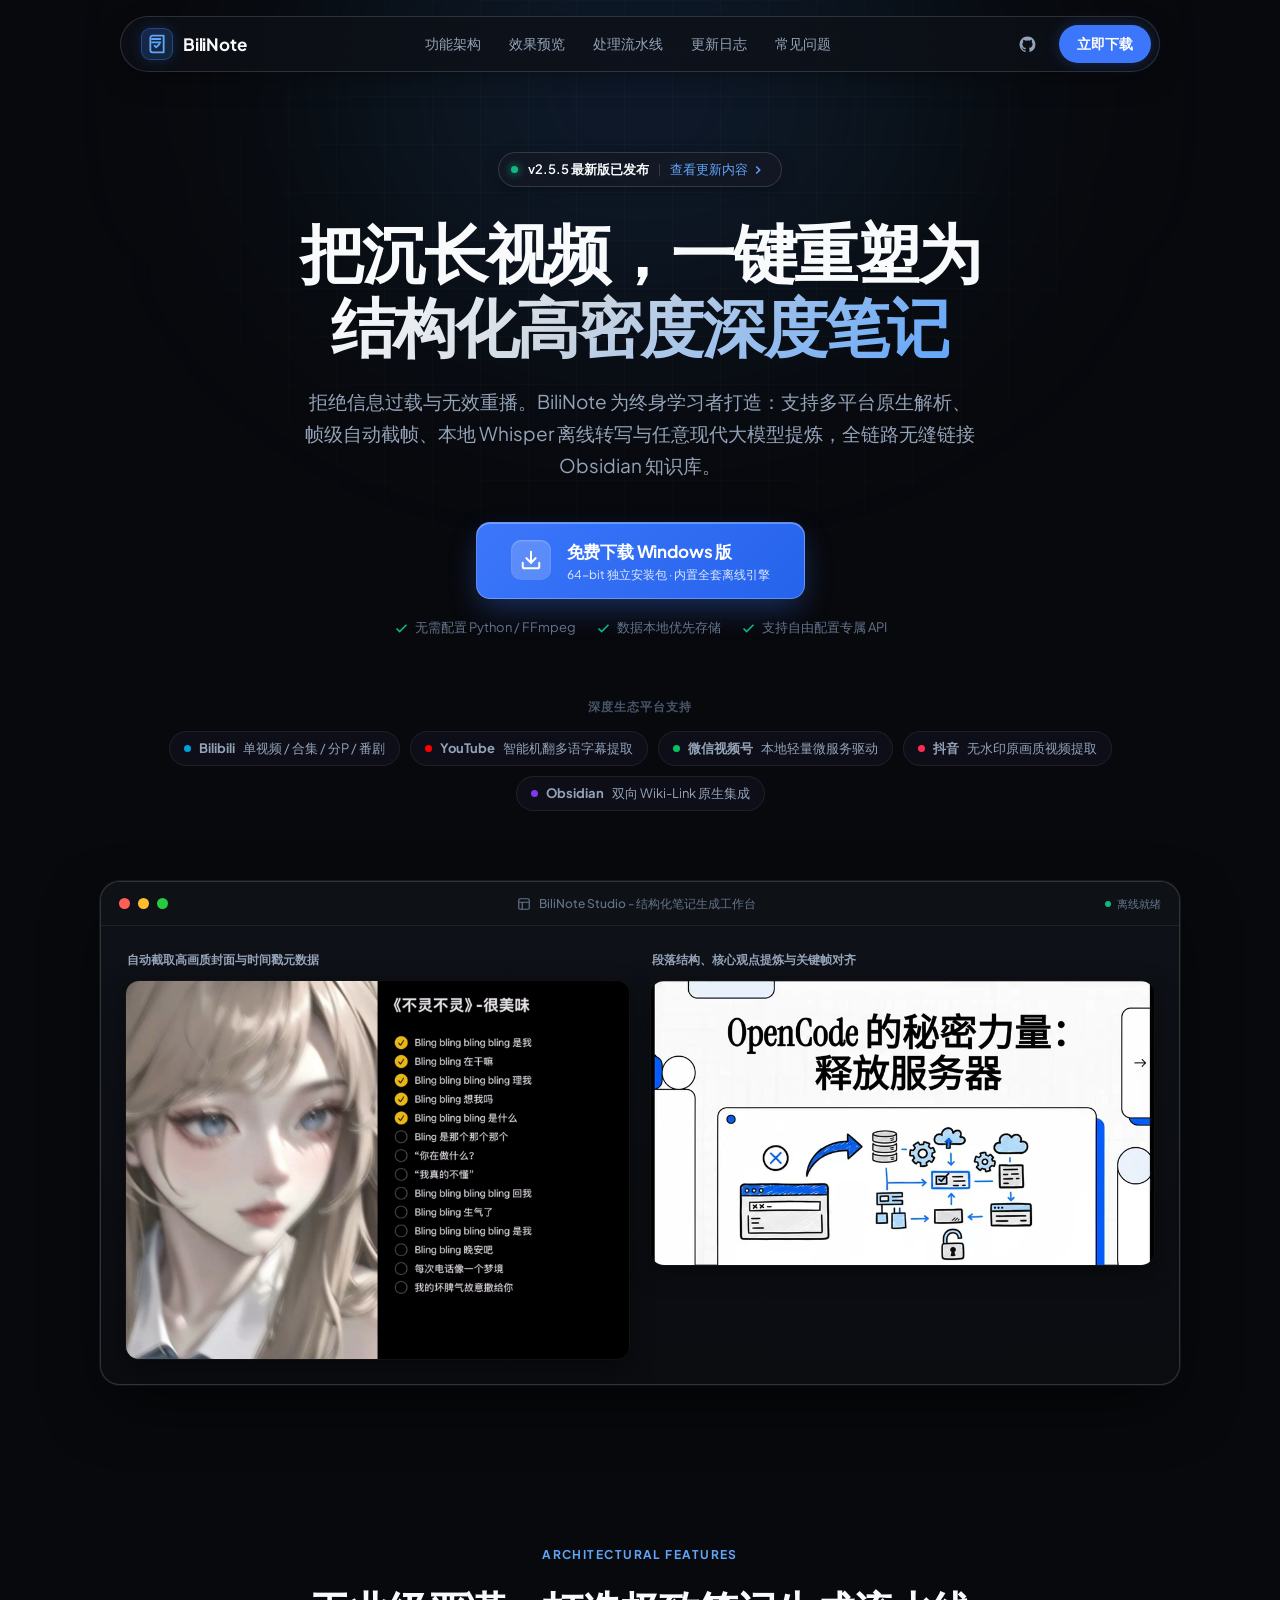
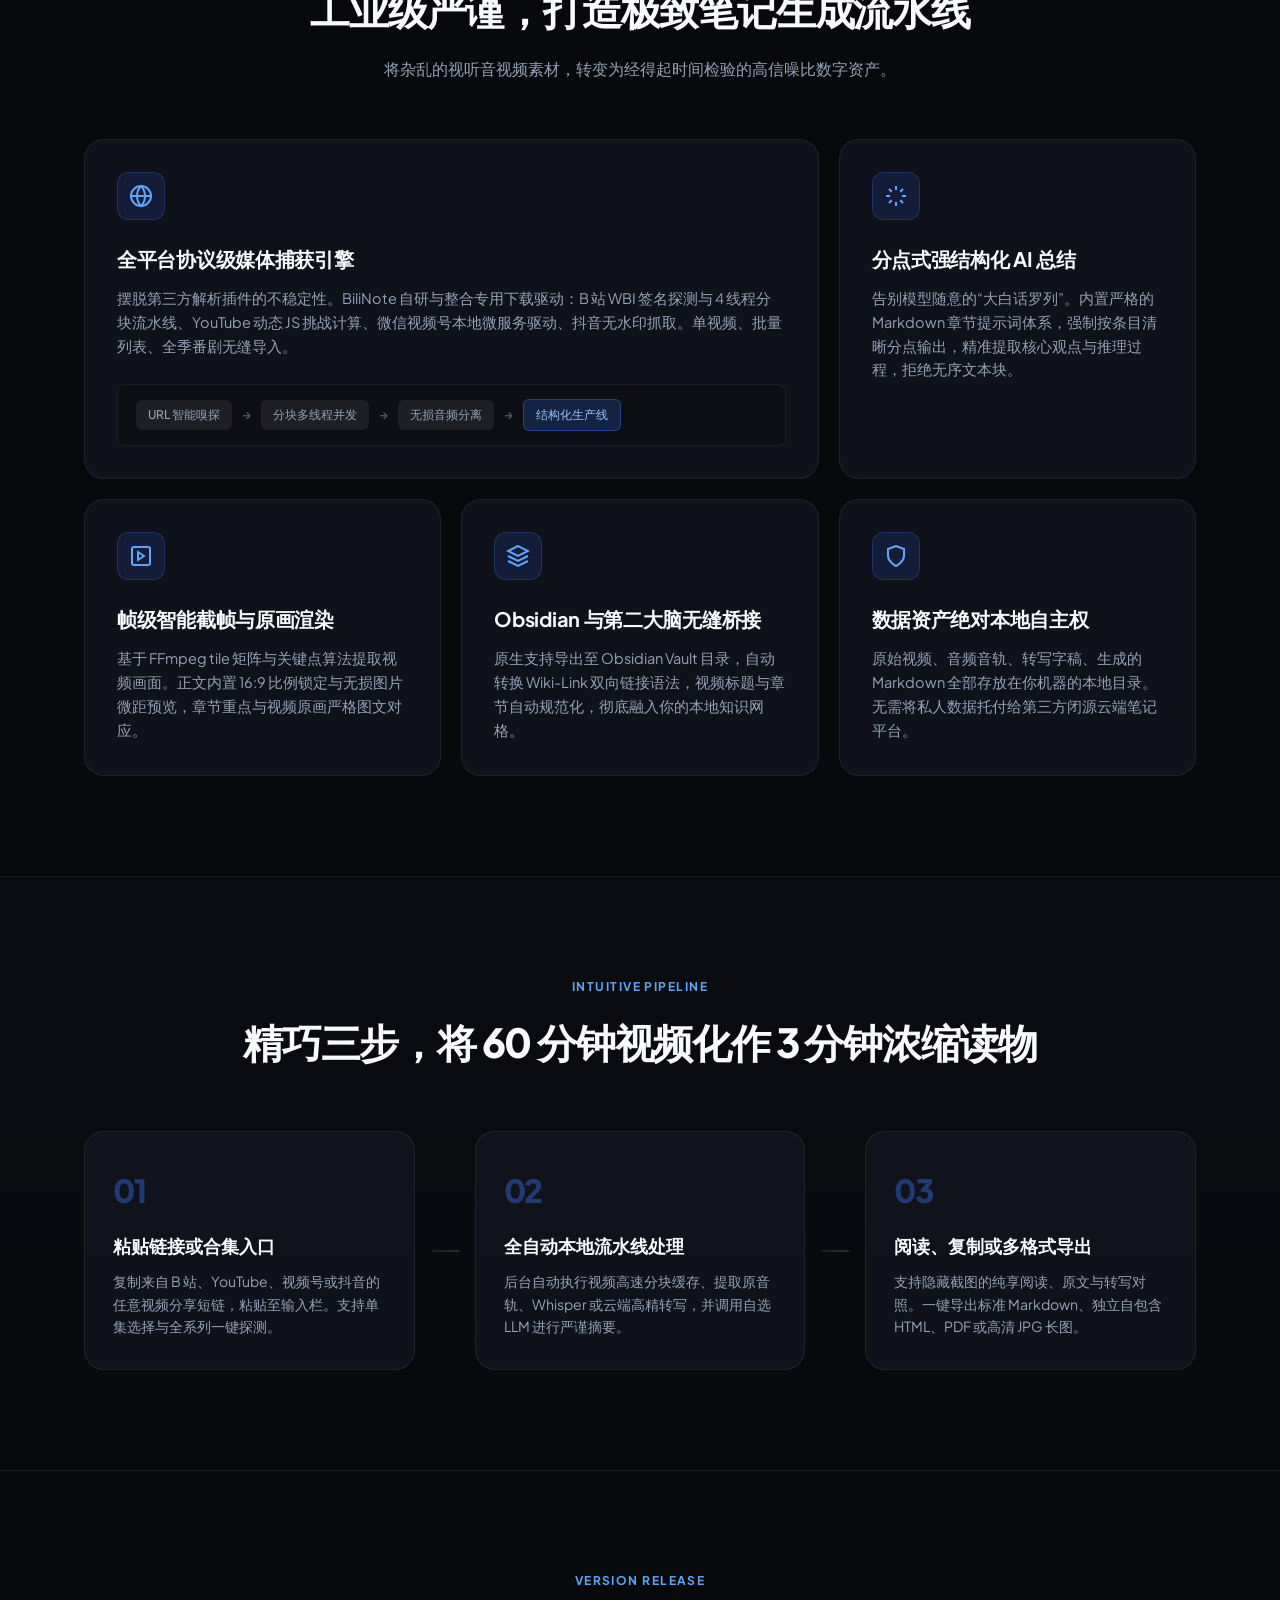
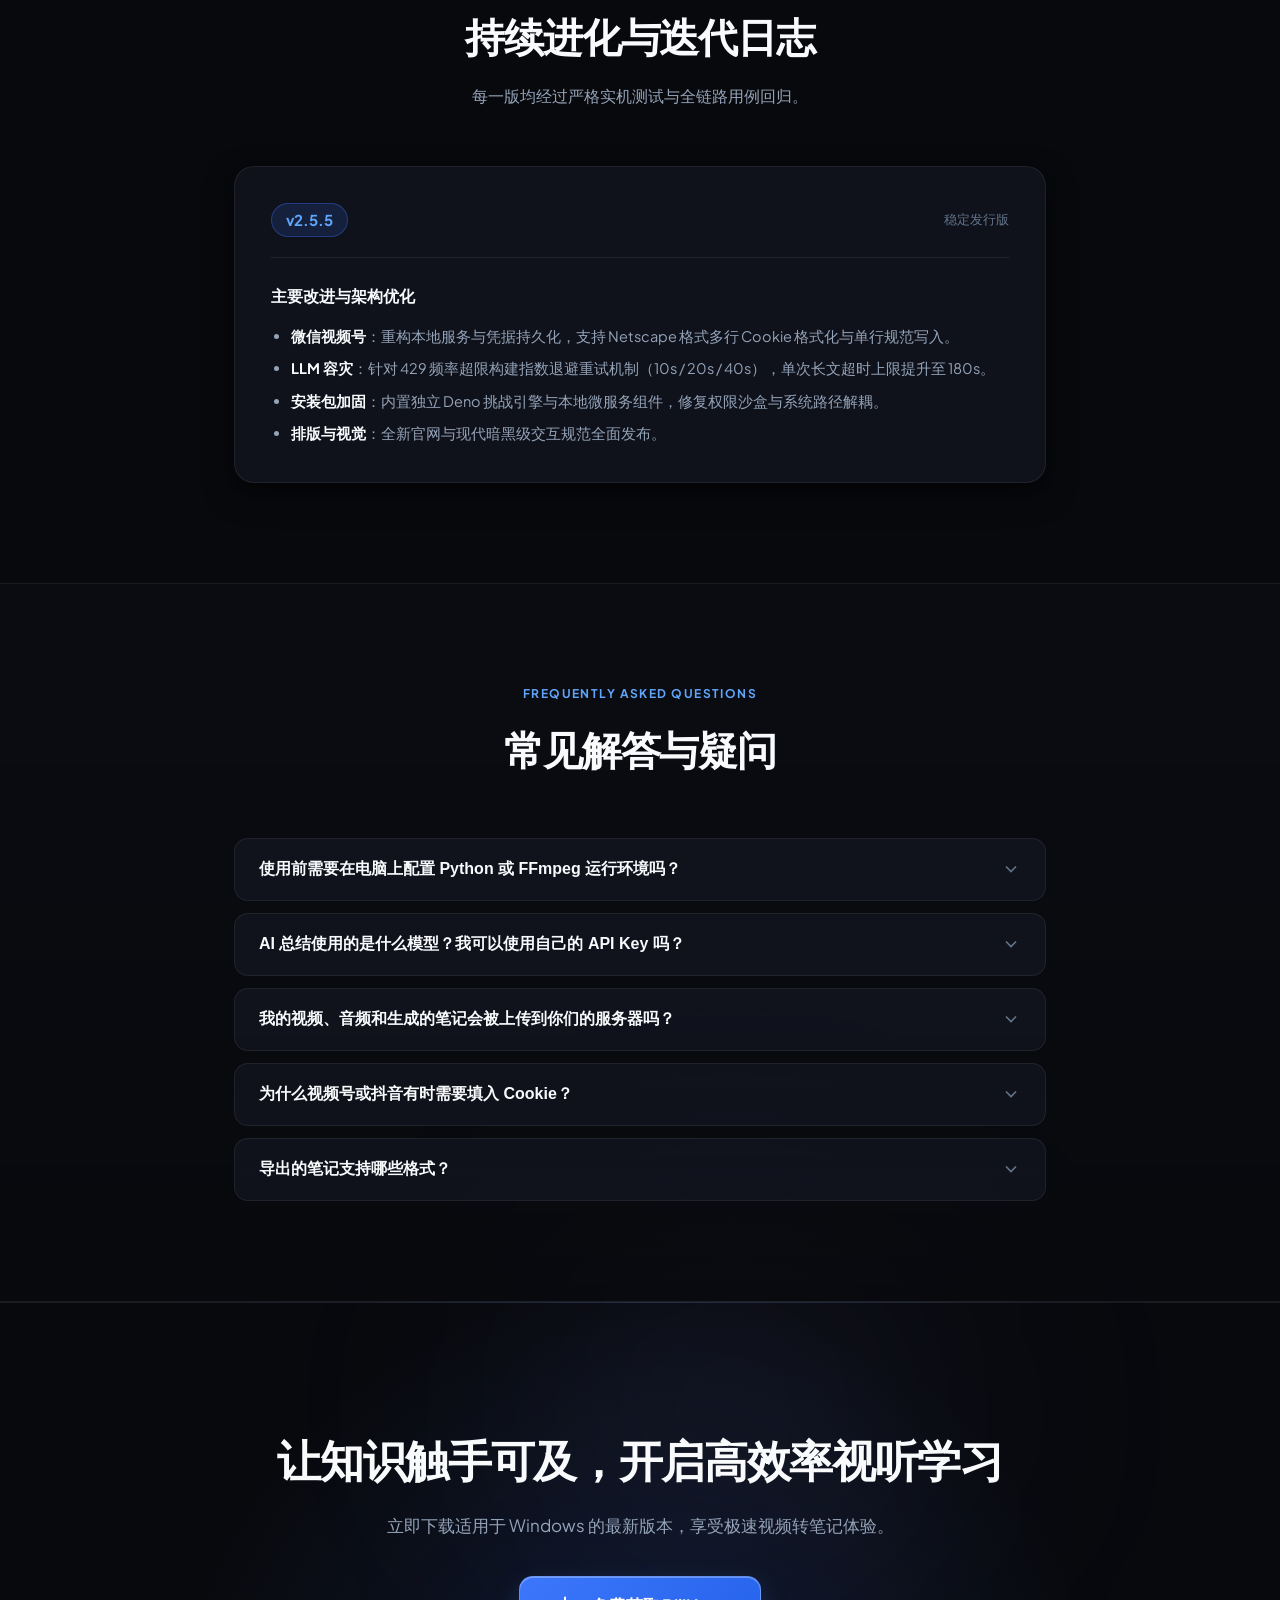
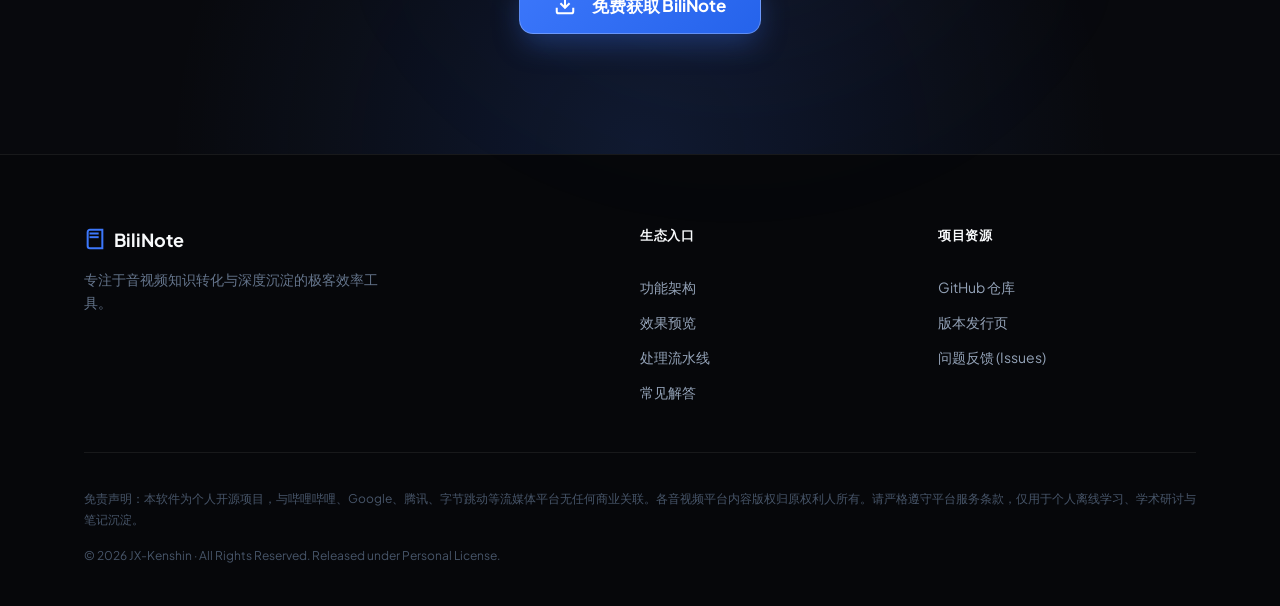
==== index.html @ 3973a1e6 "style: overhaul website design into flagship dark tech aesthetic (bento grid, app mockup, fine typog" ====
<!DOCTYPE html>
<html lang="zh-CN">
<head>
  <meta charset="UTF-8">
  <meta name="viewport" content="width=device-width, initial-scale=1.0">
  <title>BiliNote - 视频一键转 AI 结构化知识笔记</title>
  <meta name="description" content="BiliNote：面向专业学习者的现代视频笔记工具。自动解析音视频、本地帧级截帧、多引擎转写、智能大模型结构化总结，一键无缝导出 Markdown 与 Obsidian 本地知识库。">
  <link rel="preconnect" href="https://fonts.googleapis.com">
  <link rel="preconnect" href="https://fonts.gstatic.com" crossorigin>
  <link href="https://fonts.googleapis.com/css2?family=Plus+Jakarta+Sans:wght@400;500;600;700;800&display=swap" rel="stylesheet">
  <link rel="stylesheet" href="assets/styles.css">
  <link rel="icon" href="data:image/svg+xml,%3Csvg xmlns='http://www.w3.org/2000/svg' viewBox='0 0 24 24' fill='none' stroke='%233c77fb' stroke-width='2' stroke-linecap='round' stroke-linejoin='round'%3E%3Cpath d='M4 19.5v-15A2.5 2.5 0 0 1 6.5 2H20v20H6.5a2.5 2.5 0 0 1-2.5-2.5Z'/%3E%3Cpath d='M6 6h10'/%3E%3Cpath d='M6 10h10'/%3E%3C/svg%3E">
</head>
<body>
  <!-- Background Glow & Grid -->
  <div class="ambient-glow glow-top"></div>
  <div class="ambient-glow glow-bottom"></div>
  <div class="bg-grid-pattern"></div>

  <!-- Navigation -->
  <header class="nav-wrapper">
    <nav class="nav">
      <a class="brand" href="#">
        <span class="brand-badge">
          <svg width="20" height="20" viewBox="0 0 24 24" fill="none" stroke="currentColor" stroke-width="2.2" stroke-linecap="round" stroke-linejoin="round">
            <path d="M4 19.5v-15A2.5 2.5 0 0 1 6.5 2H20v20H6.5a2.5 2.5 0 0 1-2.5-2.5Z"/>
            <path d="M6 6h10"/>
            <path d="M6 10h10"/>
            <path d="m9 14 2 2 4-4"/>
          </svg>
        </span>
        <span class="brand-name">BiliNote</span>
      </a>

      <div class="nav-menu">
        <a href="#features">功能架构</a>
        <a href="#showcase">效果预览</a>
        <a href="#workflow">处理流水线</a>
        <a href="#updates">更新日志</a>
        <a href="#faq">常见问题</a>
      </div>

      <div class="nav-actions">
        <a href="https://github.com/JX-Kenshin/bilinote-site" target="_blank" rel="noopener" class="btn-ghost" title="GitHub 仓库">
          <svg width="19" height="19" viewBox="0 0 24 24" fill="currentColor">
            <path fill-rule="evenodd" clip-rule="evenodd" d="M12 2C6.477 2 2 6.484 2 12.017c0 4.425 2.865 8.18 6.839 9.504.5.092.682-.217.682-.483 0-.237-.008-.868-.013-1.703-2.782.605-3.369-1.343-3.369-1.343-.454-1.158-1.11-1.466-1.11-1.466-.908-.62.069-.608.069-.608 1.003.07 1.53 1.032 1.53 1.032.892 1.53 2.341 1.088 2.91.832.092-.647.35-1.088.636-1.338-2.22-.253-4.555-1.113-4.555-4.951 0-1.093.39-1.988 1.029-2.688-.103-.253-.446-1.272.098-2.65 0 0 .84-.27 2.75 1.026A9.564 9.564 0 0112 6.844c.85.004 1.705.115 2.504.337 1.909-1.296 2.747-1.027 2.747-1.027.546 1.379.202 2.398.1 2.651.64.7 1.028 1.595 1.028 2.688 0 3.848-2.339 4.695-4.566 4.943.359.309.678.92.678 1.855 0 1.338-.012 2.419-.012 2.747 0 .268.18.58.688.482A10.019 10.019 0 0022 12.017C22 6.484 17.522 2 12 2z"/>
          </svg>
        </a>
        <a href="#download-anchor" class="btn-nav-cta">立即下载</a>
      </div>
    </nav>
  </header>

  <!-- Hero Section -->
  <main>
    <section class="hero-section">
      <div class="container hero-container">
        <!-- Floating Pill -->
        <a href="#updates" class="hero-badge">
          <span class="badge-pulse"></span>
          <span class="badge-version" id="hero-badge-tag">v2.5.5 最新版已发布</span>
          <span class="badge-divider"></span>
          <span class="badge-cta">查看更新内容 <svg width="14" height="14" viewBox="0 0 24 24" fill="none" stroke="currentColor" stroke-width="2.5"><path d="m9 18 6-6-6-6"/></svg></span>
        </a>

        <!-- Main Title -->
        <h1 class="hero-title">
          把沉长视频，一键重塑为<br>
          <span class="title-gradient">结构化高密度深度笔记</span>
        </h1>

        <p class="hero-description">
          拒绝信息过载与无效重播。BiliNote 为终身学习者打造：支持多平台原生解析、帧级自动截帧、本地 Whisper 离线转写与任意现代大模型提炼，全链路无缝链接 Obsidian 知识库。
        </p>

        <!-- CTA Area -->
        <div class="hero-cta-wrapper" id="download-anchor">
          <a class="btn-download-hero" id="btn-download"
             href="https://github.com/JX-Kenshin/bilinote-site/releases/latest/download/BiliNote-Setup.exe"
             target="_blank" rel="noopener">
            <div class="btn-icon-wrapper">
              <svg width="22" height="22" viewBox="0 0 24 24" fill="none" stroke="currentColor" stroke-width="2.2" stroke-linecap="round" stroke-linejoin="round">
                <path d="M21 15v4a2 2 0 0 1-2 2H5a2 2 0 0 1-2-2v-4"/>
                <polyline points="7 10 12 15 17 10"/>
                <line x1="12" y1="15" x2="12" y2="3"/>
              </svg>
            </div>
            <div class="btn-label-group">
              <span class="btn-main-text">免费下载 Windows 版</span>
              <span class="btn-sub-text" id="btn-version">64-bit 独立安装包 · 内置全套离线引擎</span>
            </div>
          </a>

          <div class="hero-meta-row">
            <span class="meta-item">
              <svg width="15" height="15" viewBox="0 0 24 24" fill="none" stroke="currentColor" stroke-width="2.5"><path d="M20 6 9 17l-5-5"/></svg>
              无需配置 Python / FFmpeg
            </span>
            <span class="meta-item">
              <svg width="15" height="15" viewBox="0 0 24 24" fill="none" stroke="currentColor" stroke-width="2.5"><path d="M20 6 9 17l-5-5"/></svg>
              数据本地优先存储
            </span>
            <span class="meta-item">
              <svg width="15" height="15" viewBox="0 0 24 24" fill="none" stroke="currentColor" stroke-width="2.5"><path d="M20 6 9 17l-5-5"/></svg>
              支持自由配置专属 API
            </span>
          </div>
        </div>

        <!-- Ecosystem Platforms Floating Row -->
        <div class="platform-strip">
          <div class="platform-strip-label">深度生态平台支持</div>
          <div class="platform-chips">
            <div class="chip">
              <span class="chip-dot" style="background:#00a1d6;"></span>
              <b>Bilibili</b> 单视频 / 合集 / 分P / 番剧
            </div>
            <div class="chip">
              <span class="chip-dot" style="background:#ff0000;"></span>
              <b>YouTube</b> 智能机翻多语字幕提取
            </div>
            <div class="chip">
              <span class="chip-dot" style="background:#07c160;"></span>
              <b>微信视频号</b> 本地轻量微服务驱动
            </div>
            <div class="chip">
              <span class="chip-dot" style="background:#fe2c55;"></span>
              <b>抖音</b> 无水印原画质视频提取
            </div>
            <div class="chip">
              <span class="chip-dot" style="background:#7c3aed;"></span>
              <b>Obsidian</b> 双向 Wiki-Link 原生集成
            </div>
          </div>
        </div>

        <!-- App Window Mockup Showcase -->
        <div class="mockup-perspective" id="showcase">
          <div class="mockup-window">
            <div class="mockup-header">
              <div class="window-controls">
                <span class="ctrl ctrl-close"></span>
                <span class="ctrl ctrl-min"></span>
                <span class="ctrl ctrl-max"></span>
              </div>
              <div class="window-title">
                <svg width="14" height="14" viewBox="0 0 24 24" fill="none" stroke="currentColor" stroke-width="2"><rect width="18" height="18" x="3" y="3" rx="2"/><path d="M3 9h18"/><path d="M9 21V9"/></svg>
                BiliNote Studio - 结构化笔记生成工作台
              </div>
              <div class="window-status">
                <span class="status-indicator"></span> 离线就绪
              </div>
            </div>

            <div class="mockup-body">
              <div class="mockup-grid">
                <div class="mockup-col">
                  <div class="mockup-card-label">
                    <span>自动截取高画质封面与时间戳元数据</span>
                  </div>
                  <div class="media-frame">
                    <img src="assets/img/cover_sample.jpg" alt="BiliNote 自动生成的笔记封面" loading="lazy">
                  </div>
                </div>
                <div class="mockup-col">
                  <div class="mockup-card-label">
                    <span>段落结构、核心观点提炼与关键帧对齐</span>
                  </div>
                  <div class="media-frame">
                    <img src="assets/img/note_sample.jpg" alt="BiliNote 结构化正文与截图对齐" loading="lazy">
                  </div>
                </div>
              </div>
            </div>
          </div>
        </div>
      </div>
    </section>

    <!-- Bento Grid Features Section -->
    <section class="section" id="features">
      <div class="container">
        <div class="section-head text-center">
          <p class="section-tag">ARCHITECTURAL FEATURES</p>
          <h2 class="section-heading">工业级严谨，打造极致笔记生成流水线</h2>
          <p class="section-desc">将杂乱的视听音视频素材，转变为经得起时间检验的高信噪比数字资产。</p>
        </div>

        <div class="bento-grid">
          <!-- Card 1 (Large - 2 columns) -->
          <div class="bento-card bento-col-2">
            <div class="bento-inner">
              <div class="bento-icon-box">
                <svg width="24" height="24" viewBox="0 0 24 24" fill="none" stroke="currentColor" stroke-width="2"><circle cx="12" cy="12" r="10"/><path d="M12 2a14.5 14.5 0 0 0 0 20 14.5 14.5 0 0 0 0-20"/><path d="M2 12h20"/></svg>
              </div>
              <h3>全平台协议级媒体捕获引擎</h3>
              <p>摆脱第三方解析插件的不稳定性。BiliNote 自研与整合专用下载驱动：B 站 WBI 签名探测与 4 线程分块流水线、YouTube 动态 JS 挑战计算、微信视频号本地微服务驱动、抖音无水印抓取。单视频、批量列表、全季番剧无缝导入。</p>
              
              <div class="bento-visual-pipeline">
                <div class="pipe-node">URL 智能嗅探</div>
                <div class="pipe-arrow">→</div>
                <div class="pipe-node">分块多线程并发</div>
                <div class="pipe-arrow">→</div>
                <div class="pipe-node">无损音频分离</div>
                <div class="pipe-arrow">→</div>
                <div class="pipe-node active">结构化生产线</div>
              </div>
            </div>
          </div>

          <!-- Card 2 -->
          <div class="bento-card">
            <div class="bento-inner">
              <div class="bento-icon-box">
                <svg width="24" height="24" viewBox="0 0 24 24" fill="none" stroke="currentColor" stroke-width="2"><path d="M12 2v4"/><path d="m4.93 4.93 2.83 2.83"/><path d="M2 12h4"/><path d="m4.93 19.07 2.83-2.83"/><path d="M12 18v4"/><path d="m16.24 16.24 2.83 2.83"/><path d="M18 12h4"/><path d="m16.24 7.76 2.83-2.83"/></svg>
              </div>
              <h3>分点式强结构化 AI 总结</h3>
              <p>告别模型随意的“大白话罗列”。内置严格的 Markdown 章节提示词体系，强制按条目清晰分点输出，精准提取核心观点与推理过程，拒绝无序文本块。</p>
            </div>
          </div>

          <!-- Card 3 -->
          <div class="bento-card">
            <div class="bento-inner">
              <div class="bento-icon-box">
                <svg width="24" height="24" viewBox="0 0 24 24" fill="none" stroke="currentColor" stroke-width="2"><rect width="18" height="18" x="3" y="3" rx="2"/><path d="m9 8 6 4-6 4Z"/></svg>
              </div>
              <h3>帧级智能截帧与原画渲染</h3>
              <p>基于 FFmpeg tile 矩阵与关键点算法提取视频画面。正文内置 16:9 比例锁定与无损图片微距预览，章节重点与视频原画严格图文对应。</p>
            </div>
          </div>

          <!-- Card 4 -->
          <div class="bento-card">
            <div class="bento-inner">
              <div class="bento-icon-box">
                <svg width="24" height="24" viewBox="0 0 24 24" fill="none" stroke="currentColor" stroke-width="2"><polygon points="12 2 2 7 12 12 22 7 12 2"/><polyline points="2 17 12 22 22 17"/><polyline points="2 12 12 17 22 12"/></svg>
              </div>
              <h3>Obsidian 与第二大脑无缝桥接</h3>
              <p>原生支持导出至 Obsidian Vault 目录，自动转换 Wiki-Link 双向链接语法，视频标题与章节自动规范化，彻底融入你的本地知识网格。</p>
            </div>
          </div>

          <!-- Card 5 -->
          <div class="bento-card">
            <div class="bento-inner">
              <div class="bento-icon-box">
                <svg width="24" height="24" viewBox="0 0 24 24" fill="none" stroke="currentColor" stroke-width="2"><path d="M12 22s8-4 8-10V5l-8-3-8 3v7c0 6 8 10 8 10z"/></svg>
              </div>
              <h3>数据资产绝对本地自主权</h3>
              <p>原始视频、音频音轨、转写字稿、生成的 Markdown 全部存放在你机器的本地目录。无需将私人数据托付给第三方闭源云端笔记平台。</p>
            </div>
          </div>
        </div>
      </div>
    </section>

    <!-- Workflow / Processing Pipeline -->
    <section class="section section-darker" id="workflow">
      <div class="container">
        <div class="section-head text-center">
          <p class="section-tag">INTUITIVE PIPELINE</p>
          <h2 class="section-heading">精巧三步，将 60 分钟视频化作 3 分钟浓缩读物</h2>
        </div>

        <div class="flow-steps">
          <div class="step-card">
            <div class="step-num">01</div>
            <h4>粘贴链接或合集入口</h4>
            <p>复制来自 B 站、YouTube、视频号或抖音的任意视频分享短链，粘贴至输入栏。支持单集选择与全系列一键探测。</p>
          </div>
          <div class="step-divider-line"></div>
          <div class="step-card">
            <div class="step-num">02</div>
            <h4>全自动本地流水线处理</h4>
            <p>后台自动执行视频高速分块缓存、提取原音轨、Whisper 或云端高精转写，并调用自选 LLM 进行严谨摘要。</p>
          </div>
          <div class="step-divider-line"></div>
          <div class="step-card">
            <div class="step-num">03</div>
            <h4>阅读、复制或多格式导出</h4>
            <p>支持隐藏截图的纯享阅读、原文与转写对照。一键导出标准 Markdown、独立自包含 HTML、PDF 或高清 JPG 长图。</p>
          </div>
        </div>
      </div>
    </section>

    <!-- Release Notes Area -->
    <section class="section" id="updates">
      <div class="container narrow-container">
        <div class="section-head text-center">
          <p class="section-tag">VERSION RELEASE</p>
          <h2 class="section-heading">持续进化与迭代日志</h2>
          <p class="section-desc">每一版均经过严格实机测试与全链路用例回归。</p>
        </div>

        <div class="release-container">
          <div class="release-header-card">
            <div class="release-badge-tag" id="release-tag-display">v2.5.5</div>
            <div class="release-date" id="release-date-display">稳定发行版</div>
          </div>
          <div class="release-markdown-view" id="release-notes-body">
            <!-- Dynamic Content or Fallback -->
            <h3>主要改进与架构优化</h3>
            <ul>
              <li><b>微信视频号</b>：重构本地服务与凭据持久化，支持 Netscape 格式多行 Cookie 格式化与单行规范写入。</li>
              <li><b>LLM 容灾</b>：针对 429 频率超限构建指数退避重试机制（10s / 20s / 40s），单次长文超时上限提升至 180s。</li>
              <li><b>安装包加固</b>：内置独立 Deno 挑战引擎与本地微服务组件，修复权限沙盒与系统路径解耦。</li>
              <li><b>排版与视觉</b>：全新官网与现代暗黑级交互规范全面发布。</li>
            </ul>
          </div>
        </div>
      </div>
    </section>

    <!-- FAQ Accordion -->
    <section class="section section-darker" id="faq">
      <div class="container narrow-container">
        <div class="section-head text-center">
          <p class="section-tag">FREQUENTLY ASKED QUESTIONS</p>
          <h2 class="section-heading">常见解答与疑问</h2>
        </div>

        <div class="accordion">
          <div class="acc-item">
            <button class="acc-trigger" type="button">
              <span>使用前需要在电脑上配置 Python 或 FFmpeg 运行环境吗？</span>
              <svg class="acc-icon" width="20" height="20" viewBox="0 0 24 24" fill="none" stroke="currentColor" stroke-width="2"><path d="m6 9 6 6 6-6"/></svg>
            </button>
            <div class="acc-content">
              <p>完全不需要。BiliNote Windows 客户端为全自包含安装包，内置了优化版 FFmpeg 二进制、Deno 挑战求解引擎、离线 Whisper 转录模型与全部依赖运行时，开箱即可独立运行。</p>
            </div>
          </div>

          <div class="acc-item">
            <button class="acc-trigger" type="button">
              <span>AI 总结使用的是什么模型？我可以使用自己的 API Key 吗？</span>
              <svg class="acc-icon" width="20" height="20" viewBox="0 0 24 24" fill="none" stroke="currentColor" stroke-width="2"><path d="m6 9 6 6 6-6"/></svg>
            </button>
            <div class="acc-content">
              <p>BiliNote 采用开放协议架构。你可以无缝连接任何提供 OpenAI 兼容接口的大模型供应商（例如商汤日日新、DeepSeek、阿里通义千问、Groq、SiliconFlow 或本地 Ollama / vLLM）。在软件设置面板中填入你的专属 Base URL 与 API Key 即可。</p>
            </div>
          </div>

          <div class="acc-item">
            <button class="acc-trigger" type="button">
              <span>我的视频、音频和生成的笔记会被上传到你们的服务器吗？</span>
              <svg class="acc-icon" width="20" height="20" viewBox="0 0 24 24" fill="none" stroke="currentColor" stroke-width="2"><path d="m6 9 6 6 6-6"/></svg>
            </button>
            <div class="acc-content">
              <p>我们没有自己的中转服务器。所有多媒体下载、截帧、本地 Whisper 转写和生成的笔记都纯粹存储在你本机的 <code>backend/data/</code> 目录下。仅当你主动配置了云端大模型 API 时，音频提取出的文字转录稿会被发送到你指定的模型服务商用于生成摘要。</p>
            </div>
          </div>

          <div class="acc-item">
            <button class="acc-trigger" type="button">
              <span>为什么视频号或抖音有时需要填入 Cookie？</span>
              <svg class="acc-icon" width="20" height="20" viewBox="0 0 24 24" fill="none" stroke="currentColor" stroke-width="2"><path d="m6 9 6 6 6-6"/></svg>
            </button>
            <div class="acc-content">
              <p>部分流媒体平台具有较严格的匿名反爬策略。B 站的大多数公开视频已实现免登录指纹自动生成；对于视频号和抖音，BiliNote 设置页面提供了非常清晰的一键 F12 抓取指引，填入一次即可稳定调用数月，Cookie 纯本地加密保存。</p>
            </div>
          </div>

          <div class="acc-item">
            <button class="acc-trigger" type="button">
              <span>导出的笔记支持哪些格式？</span>
              <svg class="acc-icon" width="20" height="20" viewBox="0 0 24 24" fill="none" stroke="currentColor" stroke-width="2"><path d="m6 9 6 6 6-6"/></svg>
            </button>
            <div class="acc-content">
              <p>支持导出为标准 Markdown（含时间戳与封面）、独立自包含离线 HTML（无网络依赖也能完美排版浏览）、矢量打印级 PDF、长图 JPG，以及直接保存到 Obsidian Vault 目录中。</p>
            </div>
          </div>
        </div>
      </div>
    </section>

    <!-- Bottom Action Banner -->
    <section class="section-cta">
      <div class="container text-center">
        <h2 class="cta-heading">让知识触手可及，开启高效率视听学习</h2>
        <p class="cta-sub">立即下载适用于 Windows 的最新版本，享受极速视频转笔记体验。</p>
        <div class="cta-btn-box">
          <a class="btn-download-hero" href="https://github.com/JX-Kenshin/bilinote-site/releases/latest/download/BiliNote-Setup.exe" target="_blank" rel="noopener">
            <svg width="22" height="22" viewBox="0 0 24 24" fill="none" stroke="currentColor" stroke-width="2.2">
              <path d="M21 15v4a2 2 0 0 1-2 2H5a2 2 0 0 1-2-2v-4"/>
              <polyline points="7 10 12 15 17 10"/>
              <line x1="12" y1="15" x2="12" y2="3"/>
            </svg>
            <span class="btn-main-text">免费获取 BiliNote</span>
          </a>
        </div>
      </div>
    </section>
  </main>

  <!-- Global Footer -->
  <footer class="footer">
    <div class="container footer-container">
      <div class="footer-top">
        <div class="footer-brand-col">
          <div class="footer-logo">
            <svg width="22" height="22" viewBox="0 0 24 24" fill="none" stroke="#3c77fb" stroke-width="2.2">
              <path d="M4 19.5v-15A2.5 2.5 0 0 1 6.5 2H20v20H6.5a2.5 2.5 0 0 1-2.5-2.5Z"/>
              <path d="M6 6h10"/>
              <path d="M6 10h10"/>
            </svg>
            <span>BiliNote</span>
          </div>
          <p class="footer-tagline">专注于音视频知识转化与深度沉淀的极客效率工具。</p>
        </div>

        <div class="footer-links-col">
          <h4>生态入口</h4>
          <a href="#features">功能架构</a>
          <a href="#showcase">效果预览</a>
          <a href="#workflow">处理流水线</a>
          <a href="#faq">常见解答</a>
        </div>

        <div class="footer-links-col">
          <h4>项目资源</h4>
          <a href="https://github.com/JX-Kenshin/bilinote-site" target="_blank" rel="noopener">GitHub 仓库</a>
          <a href="https://github.com/JX-Kenshin/bilinote-site/releases/latest" target="_blank" rel="noopener">版本发行页</a>
          <a href="https://github.com/JX-Kenshin/bilinote-site/issues" target="_blank" rel="noopener">问题反馈 (Issues)</a>
        </div>
      </div>

      <div class="footer-bottom">
        <p class="footer-disclaimer">
          免责声明：本软件为个人开源项目，与哔哩哔哩、Google、腾讯、字节跳动等流媒体平台无任何商业关联。各音视频平台内容版权归原权利人所有。请严格遵守平台服务条款，仅用于个人离线学习、学术研讨与笔记沉淀。
        </p>
        <p class="footer-copyright">
          © 2026 JX-Kenshin · All Rights Reserved. Released under Personal License.
        </p>
      </div>
    </div>
  </footer>

  <script src="assets/main.js"></script>
</body>
</html>
---- assets/styles.css ----
/* ==========================================================================
   BiliNote Official Website - International Flagship Dark Tech Design System
   Inspired by Linear, Raycast, Vercel & Craft
   ========================================================================== */

:root {
  /* Color Palette */
  --bg-black: #08090d;
  --bg-deep: #0e1117;
  --bg-surface: #141824;
  --bg-surface-elevated: #1a2030;
  --bg-card: rgba(20, 24, 36, 0.65);
  --bg-card-hover: rgba(28, 34, 52, 0.85);

  /* Primary & Accents */
  --primary: #3c77fb;
  --primary-hover: #5489fd;
  --primary-glow: rgba(60, 119, 251, 0.35);
  --primary-glow-subtle: rgba(60, 119, 251, 0.12);
  --accent-cyan: #38bdf8;
  --accent-purple: #818cf8;

  /* Text Tones */
  --text-primary: #f8fafc;
  --text-secondary: #94a3b8;
  --text-muted: #64748b;
  --text-dim: #475569;

  /* Borders & Dividers */
  --border-subtle: rgba(255, 255, 255, 0.07);
  --border-highlight: rgba(255, 255, 255, 0.14);
  --border-focus: rgba(60, 119, 251, 0.6);

  /* Shadows & Radius */
  --radius-sm: 8px;
  --radius-md: 14px;
  --radius-lg: 20px;
  --radius-pill: 9999px;
  --shadow-sm: 0 2px 8px rgba(0, 0, 0, 0.3);
  --shadow-md: 0 12px 32px -4px rgba(0, 0, 0, 0.5), 0 4px 12px -2px rgba(0, 0, 0, 0.3);
  --shadow-glow: 0 0 40px -10px var(--primary-glow);
  --shadow-window: 0 24px 64px -12px rgba(0, 0, 0, 0.7), 0 0 0 1px rgba(255, 255, 255, 0.08);

  /* Transitions */
  --ease-smooth: cubic-bezier(0.16, 1, 0.3, 1);
  --duration-normal: 0.25s;
}

/* Base Reset & Typography */
*, *::before, *::after {
  margin: 0;
  padding: 0;
  box-sizing: border-box;
}

html {
  scroll-behavior: smooth;
  color-scheme: dark;
}

body {
  font-family: 'Plus Jakarta Sans', -apple-system, BlinkMacSystemFont, "Segoe UI", "PingFang SC",
    "Hiragino Sans GB", "Microsoft YaHei", sans-serif;
  background-color: var(--bg-black);
  color: var(--text-primary);
  line-height: 1.65;
  -webkit-font-smoothing: antialiased;
  -moz-osx-font-smoothing: grayscale;
  overflow-x: hidden;
  position: relative;
}

/* Background Atmosphere */
.ambient-glow {
  position: absolute;
  border-radius: 50%;
  filter: blur(120px);
  pointer-events: none;
  z-index: 0;
}

.glow-top {
  top: -150px;
  left: 50%;
  transform: translateX(-50%);
  width: 900px;
  height: 480px;
  background: radial-gradient(circle, rgba(60, 119, 251, 0.18) 0%, rgba(56, 189, 248, 0.08) 50%, transparent 80%);
}

.glow-bottom {
  bottom: 10%;
  left: 30%;
  width: 700px;
  height: 500px;
  background: radial-gradient(circle, rgba(129, 140, 248, 0.1) 0%, transparent 70%);
}

.bg-grid-pattern {
  position: absolute;
  top: 0;
  left: 0;
  right: 0;
  height: 1200px;
  background-image: 
    linear-gradient(to right, rgba(255, 255, 255, 0.02) 1px, transparent 1px),
    linear-gradient(to bottom, rgba(255, 255, 255, 0.02) 1px, transparent 1px);
  background-size: 48px 48px;
  mask-image: radial-gradient(ellipse 60% 50% at 50% 20%, #000 30%, transparent 80%);
  pointer-events: none;
  z-index: 0;
}

/* Container */
.container {
  width: 100%;
  max-width: 1160px;
  margin: 0 auto;
  padding: 0 24px;
  position: relative;
  z-index: 1;
}

.narrow-container {
  max-width: 860px;
}

/* Navigation Bar */
.nav-wrapper {
  position: sticky;
  top: 16px;
  z-index: 100;
  display: flex;
  justify-content: center;
  padding: 0 24px;
}

.nav {
  width: 100%;
  max-width: 1040px;
  height: 56px;
  background: rgba(14, 17, 23, 0.75);
  backdrop-filter: blur(16px);
  -webkit-backdrop-filter: blur(16px);
  border: 1px solid var(--border-highlight);
  border-radius: var(--radius-pill);
  display: flex;
  align-items: center;
  justify-content: space-between;
  padding: 0 8px 0 20px;
  box-shadow: 0 10px 30px -10px rgba(0, 0, 0, 0.5);
  transition: border-color var(--duration-normal) var(--ease-smooth);
}

.nav:hover {
  border-color: rgba(255, 255, 255, 0.22);
}

.brand {
  display: flex;
  align-items: center;
  gap: 10px;
  text-decoration: none;
  color: var(--text-primary);
  font-weight: 700;
  font-size: 17px;
  letter-spacing: -0.01em;
}

.brand-badge {
  display: flex;
  align-items: center;
  justify-content: center;
  width: 32px;
  height: 32px;
  border-radius: 9px;
  background: linear-gradient(135deg, rgba(60, 119, 251, 0.25) 0%, rgba(56, 189, 248, 0.15) 100%);
  border: 1px solid rgba(60, 119, 251, 0.4);
  color: #60a5fa;
  box-shadow: 0 0 15px -3px var(--primary-glow);
}

.nav-menu {
  display: flex;
  align-items: center;
  gap: 28px;
}

.nav-menu a {
  text-decoration: none;
  color: var(--text-secondary);
  font-size: 14px;
  font-weight: 500;
  transition: color var(--duration-normal) ease;
}

.nav-menu a:hover {
  color: var(--text-primary);
}

.nav-actions {
  display: flex;
  align-items: center;
  gap: 12px;
}

.btn-ghost {
  display: flex;
  align-items: center;
  justify-content: center;
  width: 38px;
  height: 38px;
  border-radius: var(--radius-pill);
  color: var(--text-secondary);
  transition: all var(--duration-normal) ease;
  border: 1px solid transparent;
}

.btn-ghost:hover {
  color: var(--text-primary);
  background: var(--border-subtle);
  border-color: var(--border-highlight);
}

.btn-nav-cta {
  display: inline-flex;
  align-items: center;
  padding: 0 18px;
  height: 38px;
  background: var(--primary);
  color: #fff;
  text-decoration: none;
  font-size: 14px;
  font-weight: 600;
  border-radius: var(--radius-pill);
  box-shadow: 0 0 16px -2px var(--primary-glow);
  transition: all var(--duration-normal) var(--ease-smooth);
}

.btn-nav-cta:hover {
  background: var(--primary-hover);
  box-shadow: 0 0 24px 0px var(--primary-glow);
  transform: scale(1.02);
}

/* ==========================================================================
   Hero Section
   ========================================================================== */
.hero-section {
  padding: 96px 0 60px;
  text-align: center;
  position: relative;
  z-index: 1;
}

.hero-container {
  display: flex;
  flex-direction: column;
  align-items: center;
}

.hero-badge {
  display: inline-flex;
  align-items: center;
  gap: 10px;
  background: rgba(20, 24, 36, 0.75);
  border: 1px solid var(--border-highlight);
  padding: 6px 16px 6px 12px;
  border-radius: var(--radius-pill);
  text-decoration: none;
  color: var(--text-secondary);
  font-size: 13px;
  font-weight: 500;
  margin-bottom: 28px;
  box-shadow: 0 4px 16px rgba(0, 0, 0, 0.25);
  transition: all var(--duration-normal) var(--ease-smooth);
}

.hero-badge:hover {
  border-color: var(--primary);
  color: var(--text-primary);
  transform: translateY(-1px);
}

.badge-pulse {
  width: 7px;
  height: 7px;
  border-radius: 50%;
  background: #10b981;
  box-shadow: 0 0 8px #10b981;
  animation: pulse-dot 2s infinite;
}

@keyframes pulse-dot {
  0% { transform: scale(0.95); box-shadow: 0 0 0 0 rgba(16, 185, 129, 0.7); }
  70% { transform: scale(1); box-shadow: 0 0 0 6px rgba(16, 185, 129, 0); }
  100% { transform: scale(0.95); box-shadow: 0 0 0 0 rgba(16, 185, 129, 0); }
}

.badge-version {
  color: var(--text-primary);
  font-weight: 600;
}

.badge-divider {
  width: 1px;
  height: 12px;
  background: var(--border-highlight);
}

.badge-cta {
  display: flex;
  align-items: center;
  gap: 3px;
  color: #60a5fa;
}

.hero-title {
  font-size: clamp(38px, 5.5vw, 64px);
  font-weight: 800;
  line-height: 1.15;
  letter-spacing: -0.035em;
  color: var(--text-primary);
  max-width: 920px;
  margin-bottom: 22px;
}

.title-gradient {
  background: linear-gradient(135deg, #ffffff 0%, #cbd5e1 40%, #60a5fa 100%);
  -webkit-background-clip: text;
  -webkit-text-fill-color: transparent;
}

.hero-description {
  font-size: clamp(16px, 1.8vw, 19px);
  color: var(--text-secondary);
  max-width: 680px;
  line-height: 1.7;
  margin-bottom: 40px;
  font-weight: 400;
}

/* CTA Download Button Area */
.hero-cta-wrapper {
  display: flex;
  flex-direction: column;
  align-items: center;
  gap: 18px;
  margin-bottom: 48px;
}

.btn-download-hero {
  display: inline-flex;
  align-items: center;
  gap: 16px;
  background: linear-gradient(135deg, #3c77fb 0%, #2563eb 100%);
  color: #ffffff;
  text-decoration: none;
  padding: 14px 34px;
  border-radius: var(--radius-md);
  border: 1px solid rgba(255, 255, 255, 0.25);
  box-shadow: 0 12px 30px -4px var(--primary-glow), inset 0 1px 0 rgba(255, 255, 255, 0.3);
  transition: all var(--duration-normal) var(--ease-smooth);
  cursor: pointer;
  position: relative;
  overflow: hidden;
}

.btn-download-hero::after {
  content: '';
  position: absolute;
  top: 0;
  left: -100%;
  width: 100%;
  height: 100%;
  background: linear-gradient(90deg, transparent, rgba(255, 255, 255, 0.15), transparent);
  transition: left 0.6s ease;
}

.btn-download-hero:hover::after {
  left: 100%;
}

.btn-download-hero:hover {
  transform: translateY(-2px);
  box-shadow: 0 16px 36px -2px var(--primary-glow), 0 0 50px -10px var(--primary-glow);
  border-color: rgba(255, 255, 255, 0.45);
}

.btn-icon-wrapper {
  display: flex;
  align-items: center;
  justify-content: center;
  width: 40px;
  height: 40px;
  border-radius: 10px;
  background: rgba(255, 255, 255, 0.18);
  box-shadow: inset 0 1px 2px rgba(255, 255, 255, 0.3);
}

.btn-label-group {
  display: flex;
  flex-direction: column;
  align-items: flex-start;
  text-align: left;
}

.btn-main-text {
  font-size: 17px;
  font-weight: 700;
  letter-spacing: -0.01em;
}

.btn-sub-text {
  font-size: 12px;
  font-weight: 400;
  color: rgba(255, 255, 255, 0.85);
}

.hero-meta-row {
  display: flex;
  flex-wrap: wrap;
  align-items: center;
  justify-content: center;
  gap: 20px;
  font-size: 13px;
  color: var(--text-muted);
}

.meta-item {
  display: flex;
  align-items: center;
  gap: 6px;
}

.meta-item svg {
  color: #10b981;
}

/* Platform Chips Floating Strip */
.platform-strip {
  width: 100%;
  max-width: 960px;
  margin: 10px auto 60px;
  display: flex;
  flex-direction: column;
  align-items: center;
  gap: 14px;
}

.platform-strip-label {
  font-size: 12px;
  font-weight: 600;
  letter-spacing: 0.08em;
  text-transform: uppercase;
  color: var(--text-dim);
}

.platform-chips {
  display: flex;
  flex-wrap: wrap;
  justify-content: center;
  gap: 10px;
}

.chip {
  display: inline-flex;
  align-items: center;
  gap: 8px;
  padding: 6px 14px;
  background: rgba(20, 24, 36, 0.45);
  border: 1px solid var(--border-subtle);
  border-radius: var(--radius-pill);
  font-size: 13px;
  color: var(--text-secondary);
  transition: all var(--duration-normal) ease;
}

.chip:hover {
  border-color: var(--border-highlight);
  background: rgba(20, 24, 36, 0.8);
  color: var(--text-primary);
  transform: translateY(-1px);
}

.chip-dot {
  width: 7px;
  height: 7px;
  border-radius: 50%;
}

/* App Window Mockup */
.mockup-perspective {
  width: 100%;
  max-width: 1080px;
  margin-top: 10px;
  perspective: 1200px;
}

.mockup-window {
  background: var(--bg-deep);
  border-radius: var(--radius-lg);
  border: 1px solid var(--border-highlight);
  box-shadow: var(--shadow-window);
  overflow: hidden;
  transition: transform 0.4s var(--ease-smooth), box-shadow 0.4s var(--ease-smooth);
}

.mockup-window:hover {
  box-shadow: 0 32px 80px -16px rgba(0, 0, 0, 0.85), 0 0 0 1px rgba(255, 255, 255, 0.16);
}

.mockup-header {
  height: 44px;
  background: rgba(14, 17, 23, 0.95);
  border-bottom: 1px solid var(--border-subtle);
  display: flex;
  align-items: center;
  justify-content: space-between;
  padding: 0 18px;
}

.window-controls {
  display: flex;
  align-items: center;
  gap: 8px;
}

.ctrl {
  width: 11px;
  height: 11px;
  border-radius: 50%;
}

.ctrl-close { background: #ff5f56; }
.ctrl-min { background: #ffbd2e; }
.ctrl-max { background: #27c93f; }

.window-title {
  display: flex;
  align-items: center;
  gap: 8px;
  font-size: 12px;
  font-weight: 500;
  color: var(--text-muted);
}

.window-status {
  display: flex;
  align-items: center;
  gap: 6px;
  font-size: 11px;
  color: var(--text-muted);
}

.status-indicator {
  width: 6px;
  height: 6px;
  border-radius: 50%;
  background: #10b981;
}

.mockup-body {
  padding: 24px;
  background: linear-gradient(180deg, rgba(14, 17, 23, 0.6) 0%, rgba(10, 12, 16, 0.9) 100%);
}

.mockup-grid {
  display: grid;
  grid-template-columns: repeat(2, 1fr);
  gap: 20px;
}

.mockup-col {
  display: flex;
  flex-direction: column;
  gap: 10px;
}

.mockup-card-label {
  font-size: 12px;
  font-weight: 600;
  color: var(--text-secondary);
  text-align: left;
  padding-left: 2px;
}

.media-frame {
  background: #000;
  border-radius: var(--radius-md);
  border: 1px solid var(--border-subtle);
  overflow: hidden;
  box-shadow: 0 8px 24px rgba(0, 0, 0, 0.4);
}

.media-frame img {
  width: 100%;
  height: auto;
  display: block;
  object-fit: cover;
  transition: transform 0.4s var(--ease-smooth);
}

.media-frame:hover img {
  transform: scale(1.015);
}

/* ==========================================================================
   Section Common
   ========================================================================== */
.section {
  padding: 100px 0;
  position: relative;
  z-index: 1;
}

.section-darker {
  background: linear-gradient(180deg, rgba(14, 17, 23, 0.4) 0%, rgba(8, 9, 13, 0.8) 100%);
  border-top: 1px solid var(--border-subtle);
  border-bottom: 1px solid var(--border-subtle);
}

.section-head {
  margin-bottom: 56px;
}

.text-center {
  text-align: center;
}

.section-tag {
  font-size: 12px;
  font-weight: 700;
  letter-spacing: 0.12em;
  text-transform: uppercase;
  color: #60a5fa;
  margin-bottom: 12px;
}

.section-heading {
  font-size: clamp(28px, 3.5vw, 40px);
  font-weight: 800;
  letter-spacing: -0.03em;
  color: var(--text-primary);
  margin-bottom: 14px;
}

.section-desc {
  font-size: 16px;
  color: var(--text-secondary);
  max-width: 600px;
  margin: 0 auto;
}

/* ==========================================================================
   Bento Grid Layout
   ========================================================================== */
.bento-grid {
  display: grid;
  grid-template-columns: repeat(3, 1fr);
  gap: 20px;
}

.bento-col-2 {
  grid-column: span 2;
}

.bento-card {
  background: var(--bg-card);
  backdrop-filter: blur(12px);
  -webkit-backdrop-filter: blur(12px);
  border: 1px solid var(--border-subtle);
  border-radius: var(--radius-lg);
  padding: 32px;
  transition: all var(--duration-normal) var(--ease-smooth);
  position: relative;
  overflow: hidden;
}

.bento-card::before {
  content: '';
  position: absolute;
  top: 0;
  left: 0;
  right: 0;
  height: 1px;
  background: linear-gradient(90deg, transparent, rgba(255, 255, 255, 0.15), transparent);
  opacity: 0;
  transition: opacity var(--duration-normal) ease;
}

.bento-card:hover {
  background: var(--bg-card-hover);
  border-color: var(--border-highlight);
  transform: translateY(-3px);
  box-shadow: var(--shadow-md);
}

.bento-card:hover::before {
  opacity: 1;
}

.bento-inner {
  display: flex;
  flex-direction: column;
  height: 100%;
}

.bento-icon-box {
  width: 48px;
  height: 48px;
  border-radius: 12px;
  background: rgba(60, 119, 251, 0.12);
  border: 1px solid rgba(60, 119, 251, 0.25);
  color: #60a5fa;
  display: flex;
  align-items: center;
  justify-content: center;
  margin-bottom: 22px;
}

.bento-card h3 {
  font-size: 20px;
  font-weight: 700;
  letter-spacing: -0.015em;
  color: var(--text-primary);
  margin-bottom: 12px;
}

.bento-card p {
  font-size: 14.5px;
  color: var(--text-secondary);
  line-height: 1.65;
}

/* Visual pipeline inside Bento */
.bento-visual-pipeline {
  margin-top: 26px;
  padding: 14px 18px;
  background: rgba(10, 12, 16, 0.6);
  border: 1px solid var(--border-subtle);
  border-radius: var(--radius-sm);
  display: flex;
  flex-wrap: wrap;
  align-items: center;
  gap: 10px;
  font-size: 12px;
  font-weight: 500;
}

.pipe-node {
  padding: 5px 12px;
  background: var(--border-subtle);
  border-radius: 6px;
  color: var(--text-secondary);
}

.pipe-node.active {
  background: rgba(60, 119, 251, 0.2);
  border: 1px solid rgba(60, 119, 251, 0.4);
  color: #93c5fd;
}

.pipe-arrow {
  color: var(--text-dim);
  font-weight: 700;
}

/* ==========================================================================
   Workflow Steps
   ========================================================================== */
.flow-steps {
  display: grid;
  grid-template-columns: 1fr auto 1fr auto 1fr;
  align-items: center;
  gap: 16px;
}

.step-card {
  background: var(--bg-card);
  border: 1px solid var(--border-subtle);
  border-radius: var(--radius-lg);
  padding: 32px 28px;
  position: relative;
  transition: all var(--duration-normal) var(--ease-smooth);
}

.step-card:hover {
  border-color: var(--border-highlight);
  transform: translateY(-2px);
  background: var(--bg-card-hover);
}

.step-num {
  font-family: 'Plus Jakarta Sans', monospace;
  font-size: 32px;
  font-weight: 800;
  color: rgba(60, 119, 251, 0.4);
  letter-spacing: -0.04em;
  margin-bottom: 14px;
}

.step-card h4 {
  font-size: 18px;
  font-weight: 700;
  color: var(--text-primary);
  margin-bottom: 10px;
}

.step-card p {
  font-size: 14px;
  color: var(--text-secondary);
  line-height: 1.6;
}

.step-divider-line {
  width: 28px;
  height: 2px;
  background: linear-gradient(90deg, var(--border-subtle), var(--border-highlight));
}

/* ==========================================================================
   Release Container
   ========================================================================== */
.release-container {
  background: var(--bg-card);
  border: 1px solid var(--border-subtle);
  border-radius: var(--radius-lg);
  padding: 36px;
  box-shadow: var(--shadow-md);
  position: relative;
}

.release-header-card {
  display: flex;
  align-items: center;
  justify-content: space-between;
  border-bottom: 1px solid var(--border-subtle);
  padding-bottom: 20px;
  margin-bottom: 24px;
}

.release-badge-tag {
  background: rgba(60, 119, 251, 0.15);
  border: 1px solid rgba(60, 119, 251, 0.35);
  color: #60a5fa;
  font-size: 15px;
  font-weight: 700;
  padding: 4px 14px;
  border-radius: var(--radius-pill);
}

.release-date {
  font-size: 13px;
  color: var(--text-muted);
}

.release-markdown-view {
  color: var(--text-secondary);
  font-size: 14.5px;
  line-height: 1.7;
}

.release-markdown-view h3 {
  font-size: 16px;
  font-weight: 600;
  color: var(--text-primary);
  margin-bottom: 14px;
}

.release-markdown-view ul {
  padding-left: 20px;
  display: flex;
  flex-direction: column;
  gap: 8px;
}

.release-markdown-view li b {
  color: var(--text-primary);
}

/* ==========================================================================
   Accordion / FAQ
   ========================================================================== */
.accordion {
  display: flex;
  flex-direction: column;
  gap: 12px;
}

.acc-item {
  background: var(--bg-card);
  border: 1px solid var(--border-subtle);
  border-radius: var(--radius-md);
  overflow: hidden;
  transition: border-color var(--duration-normal) ease;
}

.acc-item:hover {
  border-color: var(--border-highlight);
}

.acc-trigger {
  width: 100%;
  background: transparent;
  border: none;
  padding: 20px 24px;
  display: flex;
  align-items: center;
  justify-content: space-between;
  gap: 16px;
  color: var(--text-primary);
  font-size: 16px;
  font-weight: 600;
  text-align: left;
  cursor: pointer;
  outline: none;
}

.acc-icon {
  color: var(--text-muted);
  transition: transform var(--duration-normal) var(--ease-smooth);
  flex-shrink: 0;
}

.acc-item.open .acc-icon {
  transform: rotate(180deg);
  color: var(--primary);
}

.acc-content {
  max-height: 0;
  overflow: hidden;
  transition: max-height 0.3s var(--ease-smooth);
  padding: 0 24px;
}

.acc-item.open .acc-content {
  padding-bottom: 22px;
}

.acc-content p {
  color: var(--text-secondary);
  font-size: 14.5px;
  line-height: 1.7;
}

.acc-content code {
  background: rgba(255, 255, 255, 0.08);
  padding: 2px 6px;
  border-radius: 4px;
  font-size: 13px;
  color: #93c5fd;
}

/* ==========================================================================
   Bottom Action Banner
   ========================================================================== */
.section-cta {
  padding: 120px 0;
  background: radial-gradient(circle at 50% 100%, rgba(60, 119, 251, 0.15) 0%, transparent 60%);
  border-top: 1px solid var(--border-subtle);
}

.cta-heading {
  font-size: clamp(30px, 4vw, 44px);
  font-weight: 800;
  letter-spacing: -0.03em;
  color: var(--text-primary);
  margin-bottom: 16px;
}

.cta-sub {
  font-size: 17px;
  color: var(--text-secondary);
  max-width: 580px;
  margin: 0 auto 36px;
}

.cta-btn-box {
  display: flex;
  justify-content: center;
}

/* ==========================================================================
   Footer
   ========================================================================== */
.footer {
  background: #06070a;
  border-top: 1px solid var(--border-subtle);
  padding: 70px 0 40px;
}

.footer-top {
  display: grid;
  grid-template-columns: 2fr 1fr 1fr;
  gap: 40px;
  padding-bottom: 48px;
  border-bottom: 1px solid var(--border-subtle);
}

.footer-logo {
  display: flex;
  align-items: center;
  gap: 8px;
  font-size: 18px;
  font-weight: 700;
  color: var(--text-primary);
  margin-bottom: 14px;
}

.footer-tagline {
  font-size: 14px;
  color: var(--text-muted);
  max-width: 320px;
  line-height: 1.6;
}

.footer-links-col h4 {
  font-size: 13px;
  font-weight: 700;
  letter-spacing: 0.05em;
  text-transform: uppercase;
  color: var(--text-primary);
  margin-bottom: 18px;
}

.footer-links-col {
  display: flex;
  flex-direction: column;
  gap: 12px;
}

.footer-links-col a {
  color: var(--text-secondary);
  font-size: 14px;
  text-decoration: none;
  transition: color var(--duration-normal) ease;
}

.footer-links-col a:hover {
  color: var(--primary);
}

.footer-bottom {
  padding-top: 36px;
  display: flex;
  flex-direction: column;
  gap: 16px;
}

.footer-disclaimer {
  font-size: 12px;
  color: var(--text-dim);
  line-height: 1.7;
}

.footer-copyright {
  font-size: 12px;
  color: var(--text-dim);
}

/* ==========================================================================
   Responsive Adaptations
   ========================================================================== */
@media (max-width: 960px) {
  .bento-grid {
    grid-template-columns: 1fr;
  }
  .bento-col-2 {
    grid-column: span 1;
  }
  .flow-steps {
    grid-template-columns: 1fr;
    gap: 24px;
  }
  .step-divider-line {
    display: none;
  }
  .footer-top {
    grid-template-columns: 1fr;
    gap: 32px;
  }
  .mockup-grid {
    grid-template-columns: 1fr;
  }
}

@media (max-width: 640px) {
  .nav-menu {
    display: none;
  }
  .hero-section {
    padding: 60px 0 40px;
  }
  .hero-meta-row {
    flex-direction: column;
    gap: 8px;
  }
  .btn-download-hero {
    width: 100%;
    justify-content: center;
  }
}
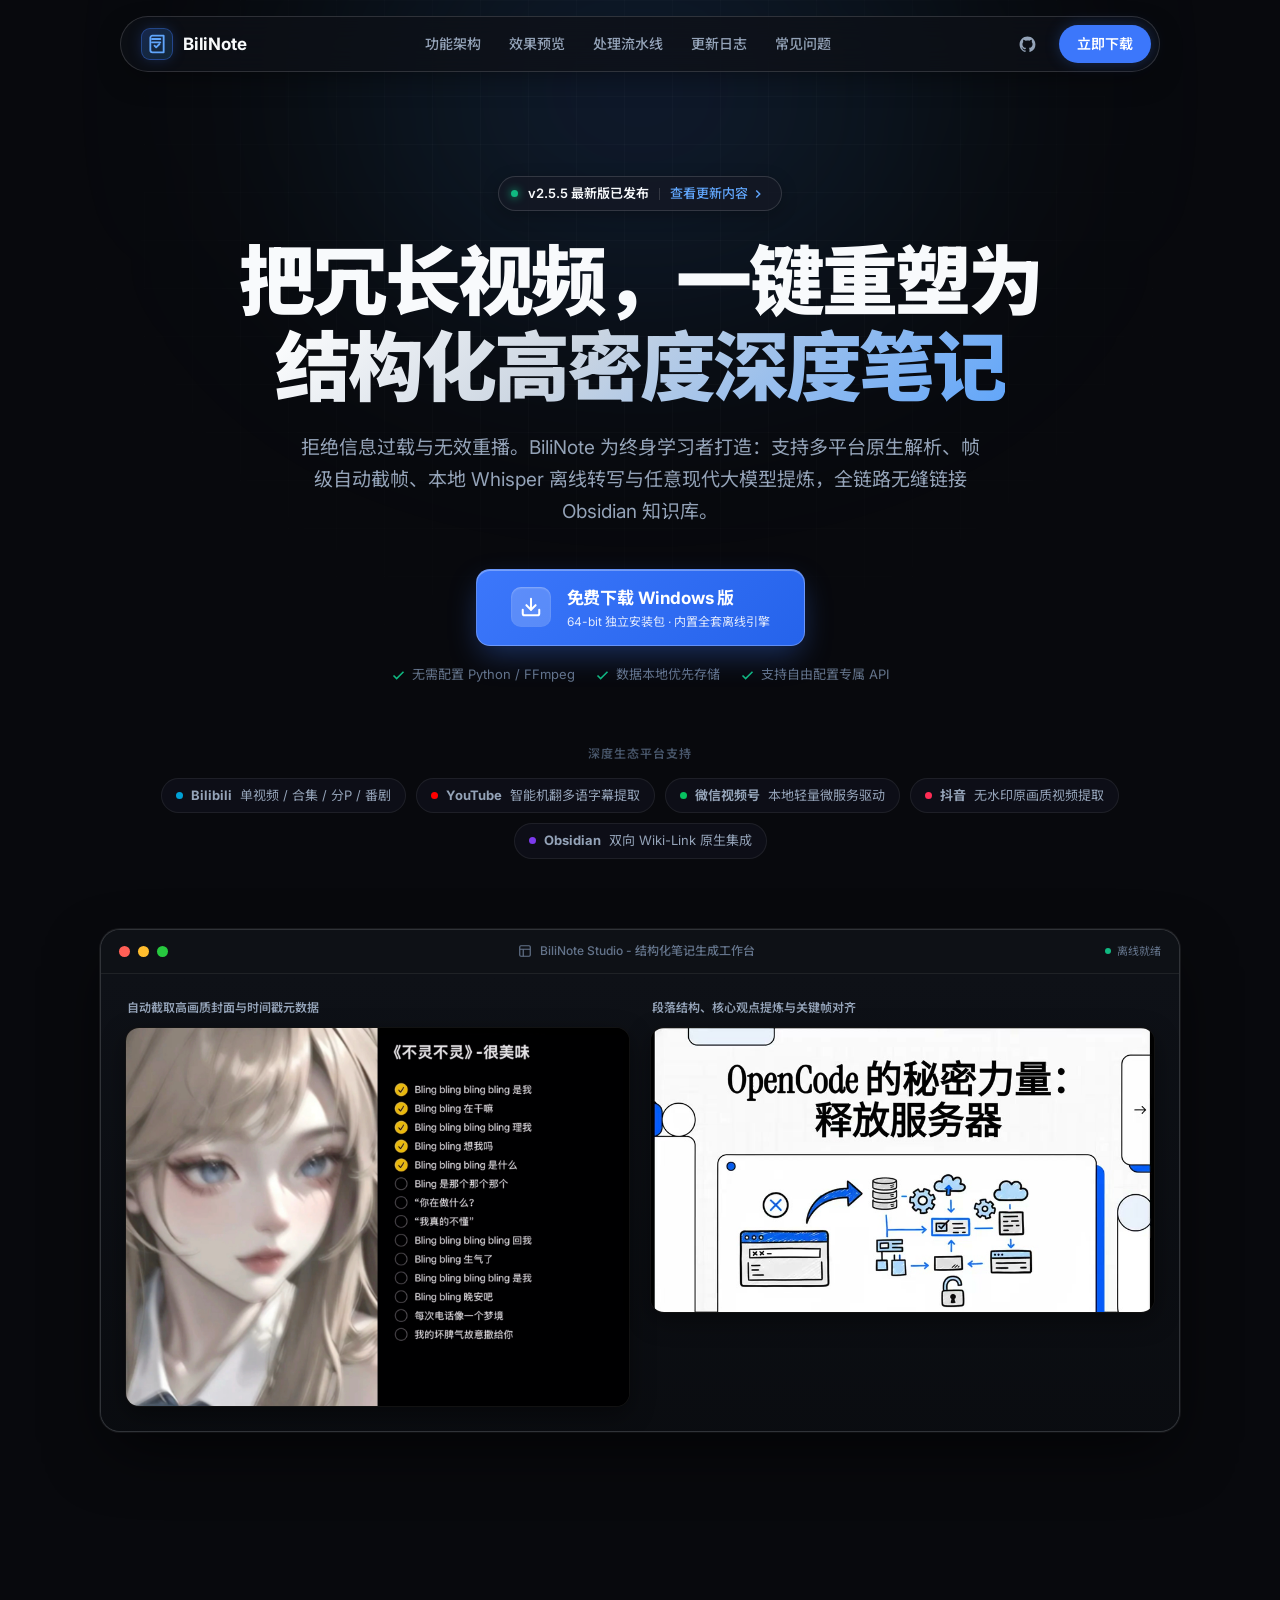
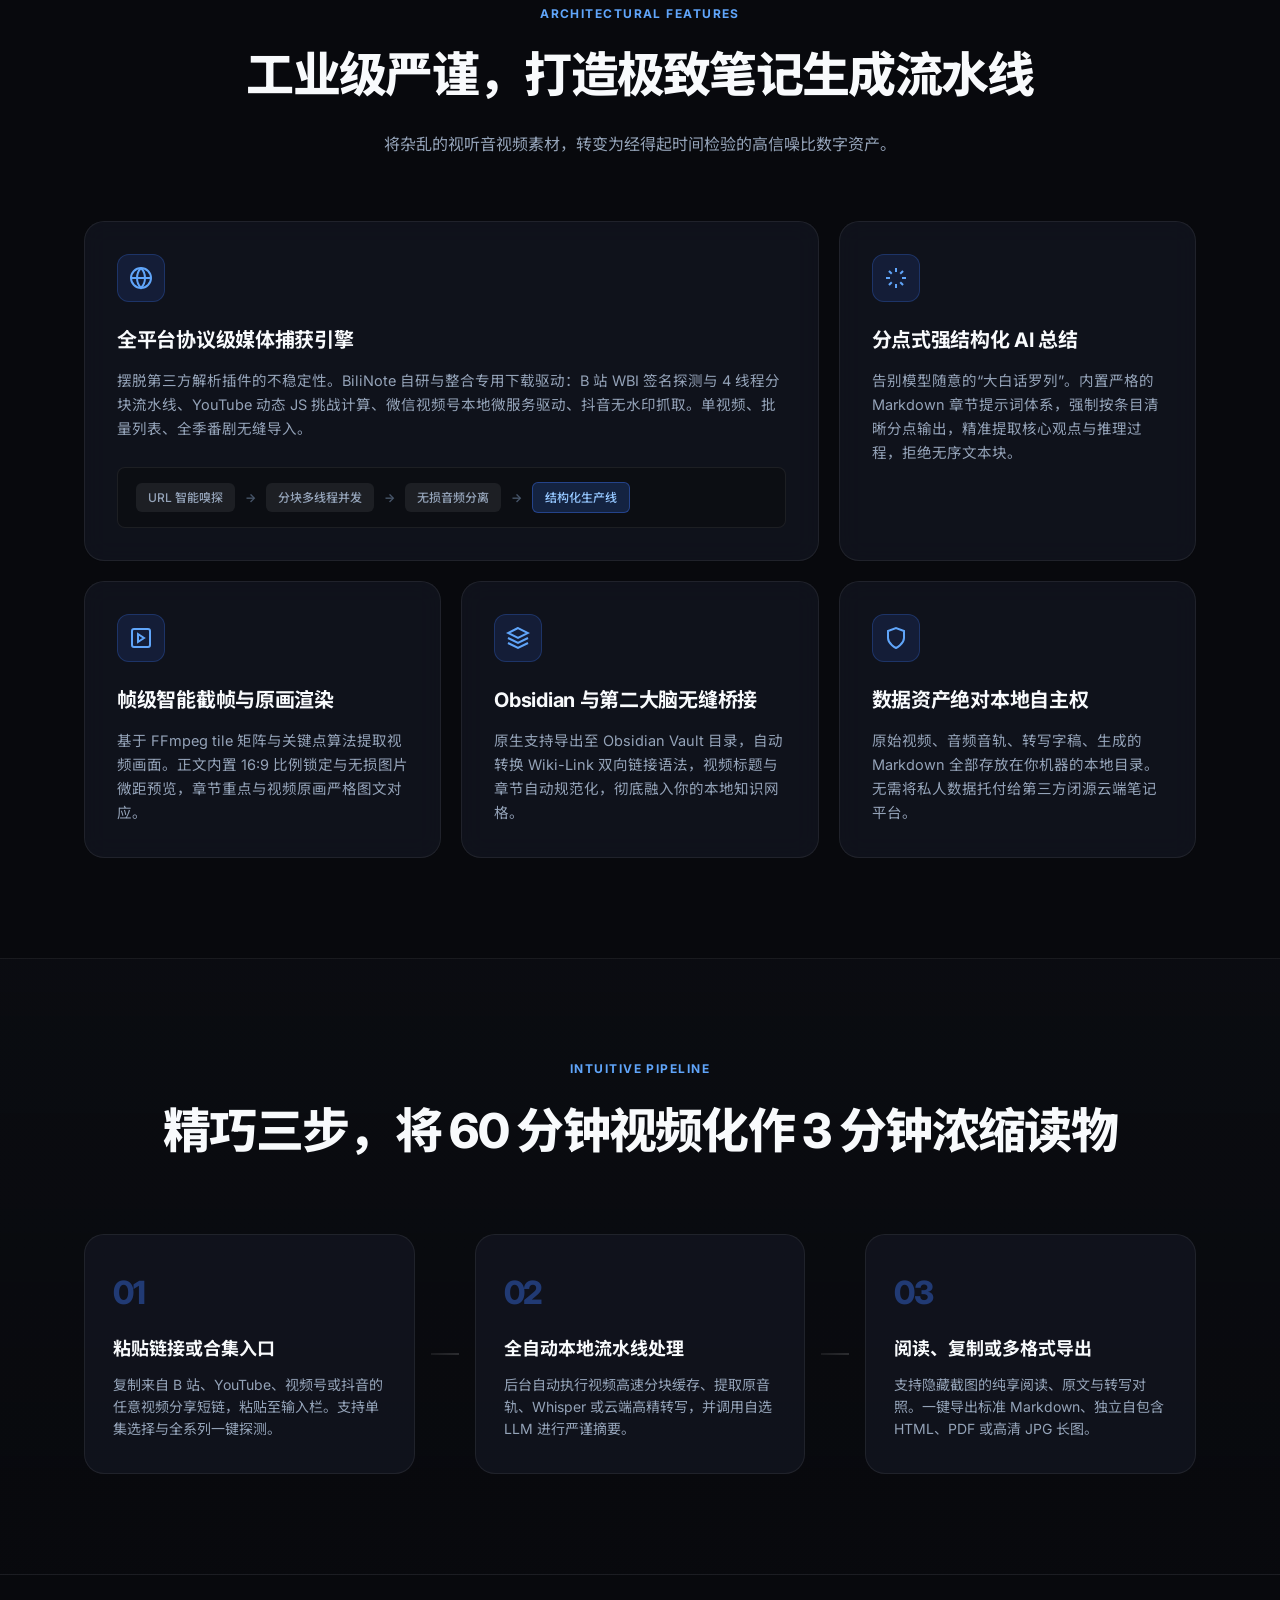
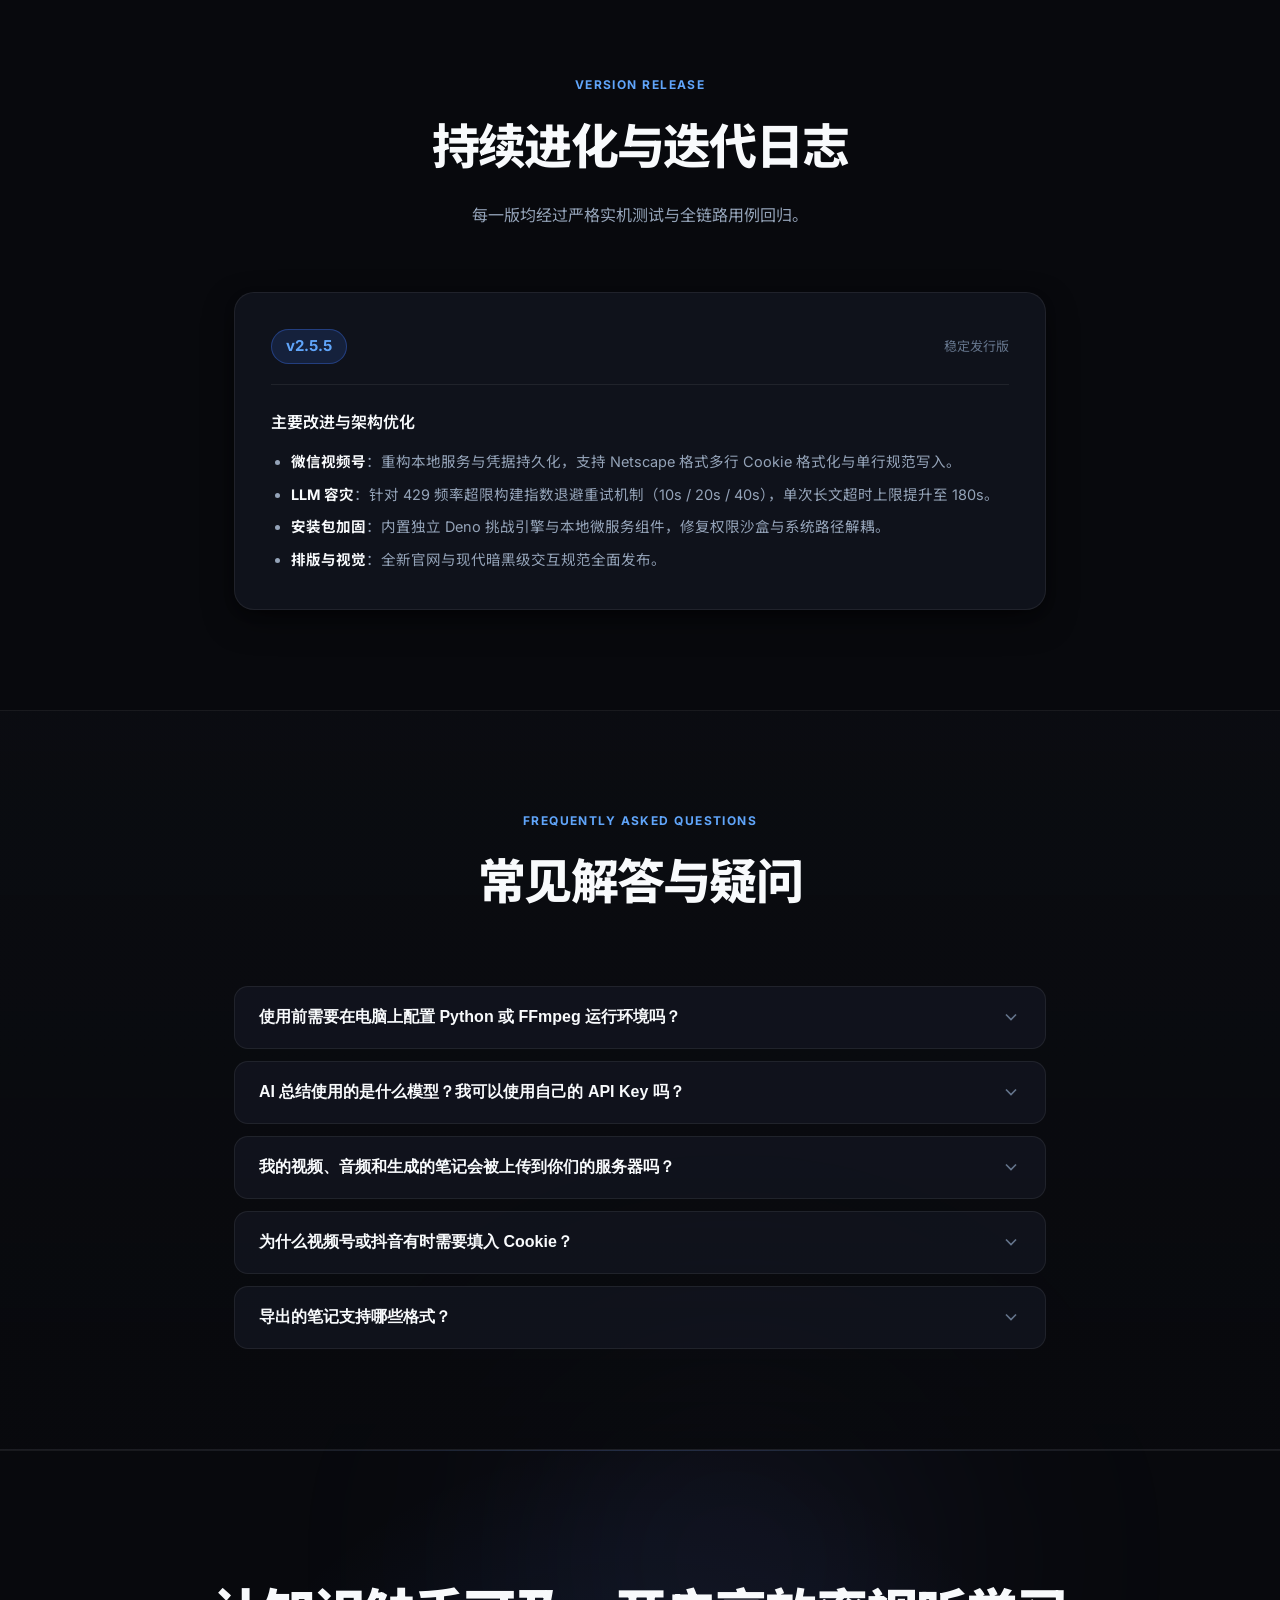
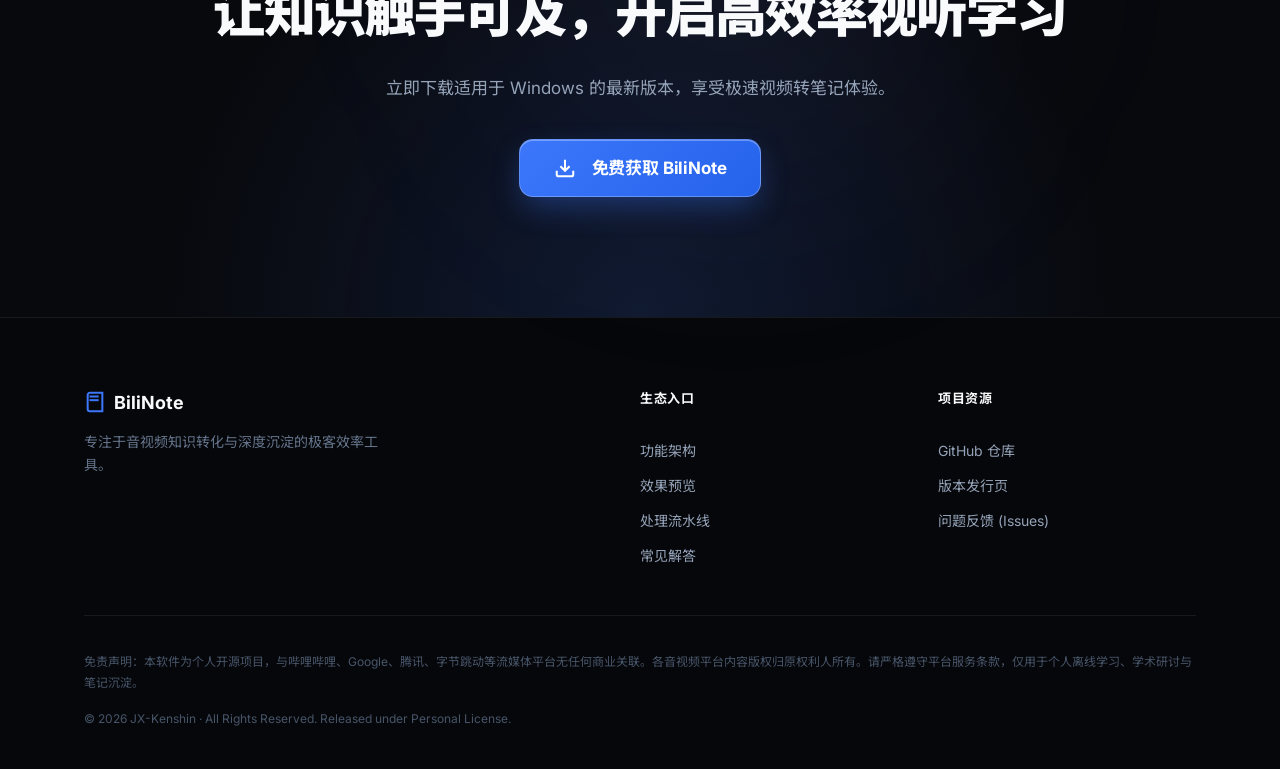
==== commit 71d8e6f9: "style: upgrade typography system and fix copy - Replace Plus Jakarta Sans with Inter + Noto Sans SC " ====
--- a/index.html
+++ b/index.html
@@ -2,12 +2,12 @@
 <html lang="zh-CN">
 <head>
   <meta charset="UTF-8">
-  <meta name="viewport" content="width=device-width, initial-scale=1.0">
+  <meta name="viewport" content="width=device-width, initial-scale=1.0, maximum-scale=5.0">
   <title>BiliNote - 视频一键转 AI 结构化知识笔记</title>
-  <meta name="description" content="BiliNote：面向专业学习者的现代视频笔记工具。自动解析音视频、本地帧级截帧、多引擎转写、智能大模型结构化总结，一键无缝导出 Markdown 与 Obsidian 本地知识库。">
+  <meta name="description" content="BiliNote 是一款面向终身学习者的本地优先 AI 视频笔记工作台。支持 Bilibili、YouTube、微信视频号、抖音等全平台视频，自动完成原音频分离、帧级截图对齐、本地 Whisper 离线转录与现代 LLM 深度提炼，一键无缝接入 Obsidian 知识库。">
   <link rel="preconnect" href="https://fonts.googleapis.com">
   <link rel="preconnect" href="https://fonts.gstatic.com" crossorigin>
-  <link href="https://fonts.googleapis.com/css2?family=Plus+Jakarta+Sans:wght@400;500;600;700;800&display=swap" rel="stylesheet">
+  <link href="https://fonts.googleapis.com/css2?family=Inter:wght@400;500;600;700;800;900&family=Noto+Sans+SC:wght@400;500;700;900&display=swap" rel="stylesheet">
   <link rel="stylesheet" href="assets/styles.css">
   <link rel="icon" href="data:image/svg+xml,%3Csvg xmlns='http://www.w3.org/2000/svg' viewBox='0 0 24 24' fill='none' stroke='%233c77fb' stroke-width='2' stroke-linecap='round' stroke-linejoin='round'%3E%3Cpath d='M4 19.5v-15A2.5 2.5 0 0 1 6.5 2H20v20H6.5a2.5 2.5 0 0 1-2.5-2.5Z'/%3E%3Cpath d='M6 6h10'/%3E%3Cpath d='M6 10h10'/%3E%3C/svg%3E">
 </head>
@@ -65,7 +65,7 @@
 
         <!-- Main Title -->
         <h1 class="hero-title">
-          把沉长视频，一键重塑为<br>
+          把冗长视频，一键重塑为<br>
           <span class="title-gradient">结构化高密度深度笔记</span>
         </h1>
 
--- a/assets/styles.css
+++ b/assets/styles.css
@@ -59,7 +59,7 @@
 }
 
 body {
-  font-family: 'Plus Jakarta Sans', -apple-system, BlinkMacSystemFont, "Segoe UI", "PingFang SC",
+  font-family: 'Inter', 'Noto Sans SC', -apple-system, BlinkMacSystemFont, "Segoe UI", "PingFang SC",
     "Hiragino Sans GB", "Microsoft YaHei", sans-serif;
   background-color: var(--bg-black);
   color: var(--text-primary);
@@ -247,7 +247,7 @@
    Hero Section
    ========================================================================== */
 .hero-section {
-  padding: 96px 0 60px;
+  padding: 120px 0 72px;
   text-align: center;
   position: relative;
   z-index: 1;
@@ -316,10 +316,12 @@
 }
 
 .hero-title {
-  font-size: clamp(38px, 5.5vw, 64px);
-  font-weight: 800;
-  line-height: 1.15;
-  letter-spacing: -0.035em;
+  font-size: clamp(44px, 6vw, 76px);
+  font-weight: 900;
+  line-height: 1.12;
+  letter-spacing: -0.04em;
+  word-break: keep-all;
+  overflow-wrap: break-word;
   color: var(--text-primary);
   max-width: 920px;
   margin-bottom: 22px;
@@ -621,7 +623,7 @@
 }
 
 .section-head {
-  margin-bottom: 56px;
+  margin-bottom: 64px;
 }
 
 .text-center {
@@ -638,11 +640,13 @@
 }
 
 .section-heading {
-  font-size: clamp(28px, 3.5vw, 40px);
+  font-size: clamp(32px, 4vw, 48px);
   font-weight: 800;
-  letter-spacing: -0.03em;
-  color: var(--text-primary);
-  margin-bottom: 14px;
+  letter-spacing: -0.035em;
+  color: var(--text-primary);
+  margin-bottom: 16px;
+  word-break: keep-all;
+  overflow-wrap: break-word;
 }
 
 .section-desc {
@@ -792,7 +796,7 @@
 }
 
 .step-num {
-  font-family: 'Plus Jakarta Sans', monospace;
+  font-family: 'Inter', monospace;
   font-size: 32px;
   font-weight: 800;
   color: rgba(60, 119, 251, 0.4);
@@ -963,11 +967,13 @@
 }
 
 .cta-heading {
-  font-size: clamp(30px, 4vw, 44px);
-  font-weight: 800;
-  letter-spacing: -0.03em;
-  color: var(--text-primary);
-  margin-bottom: 16px;
+  font-size: clamp(34px, 4.5vw, 52px);
+  font-weight: 900;
+  letter-spacing: -0.035em;
+  color: var(--text-primary);
+  margin-bottom: 18px;
+  word-break: keep-all;
+  overflow-wrap: break-word;
 }
 
 .cta-sub {
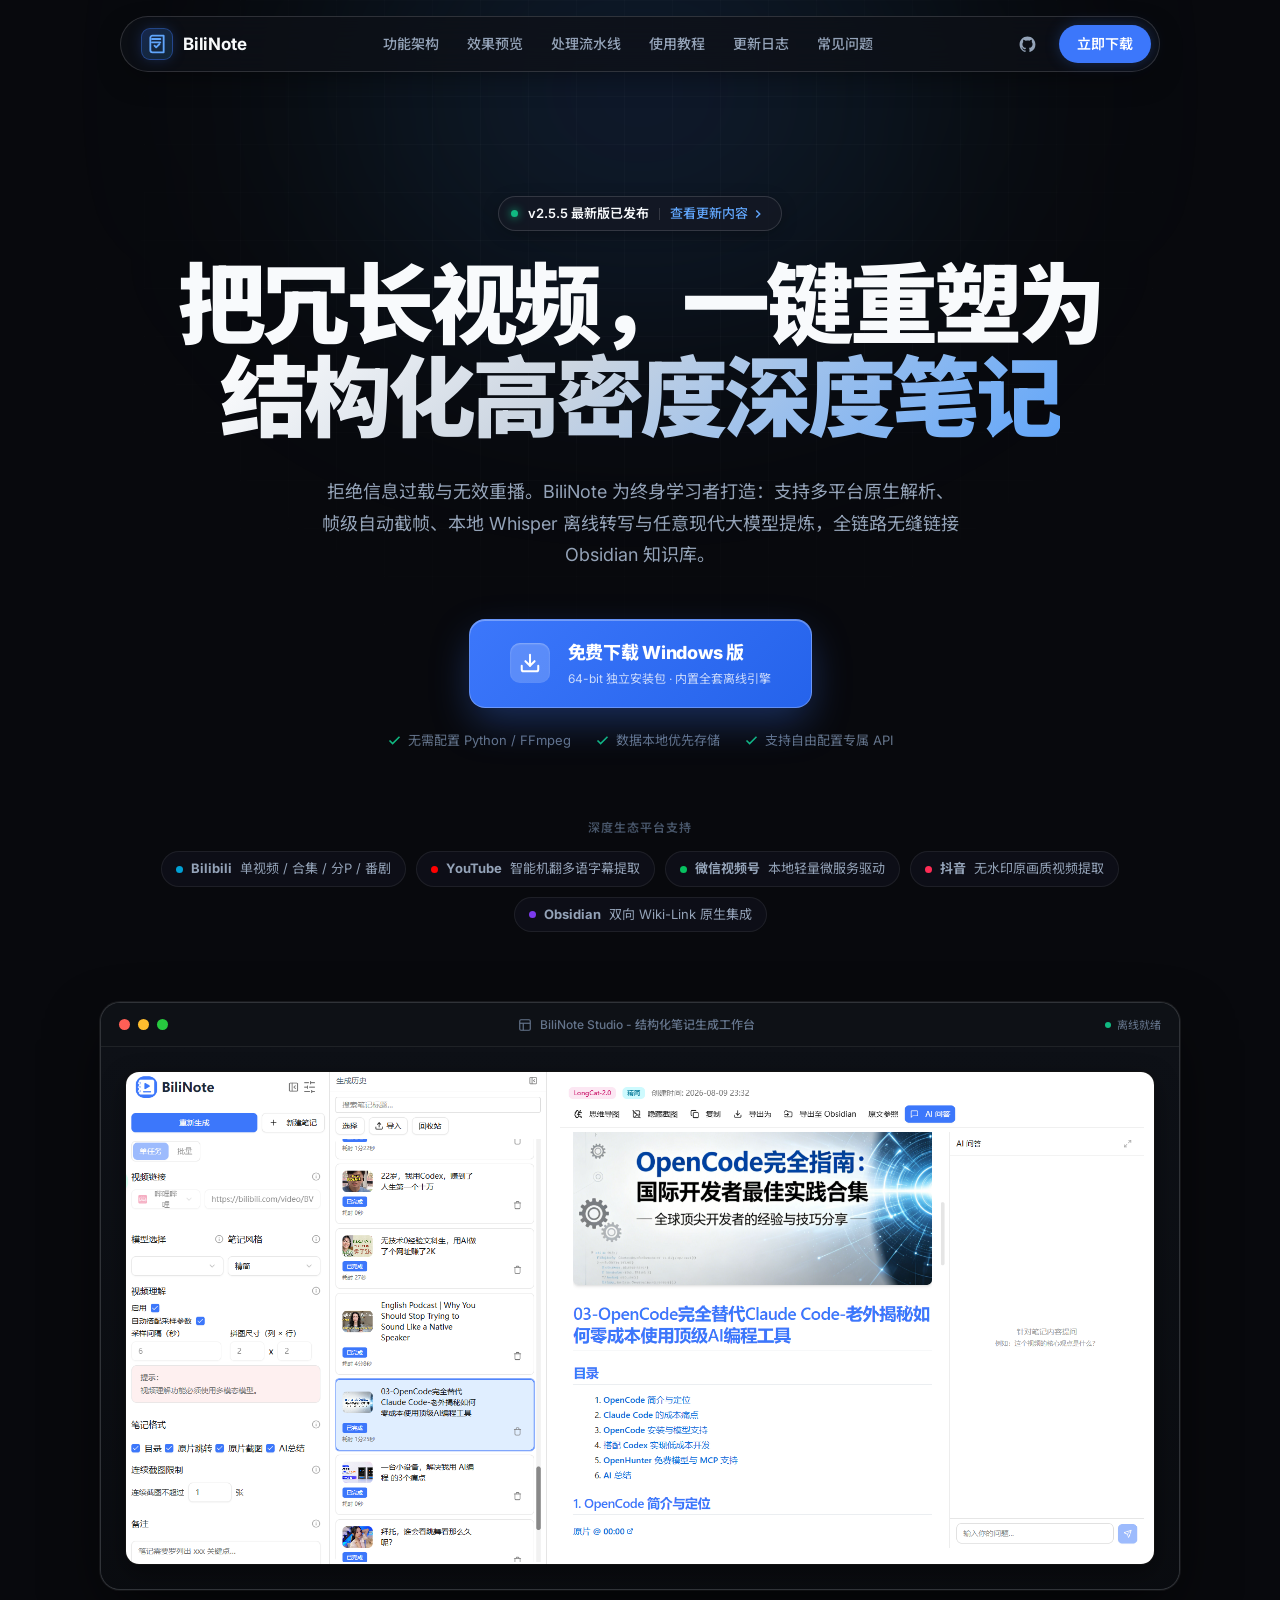
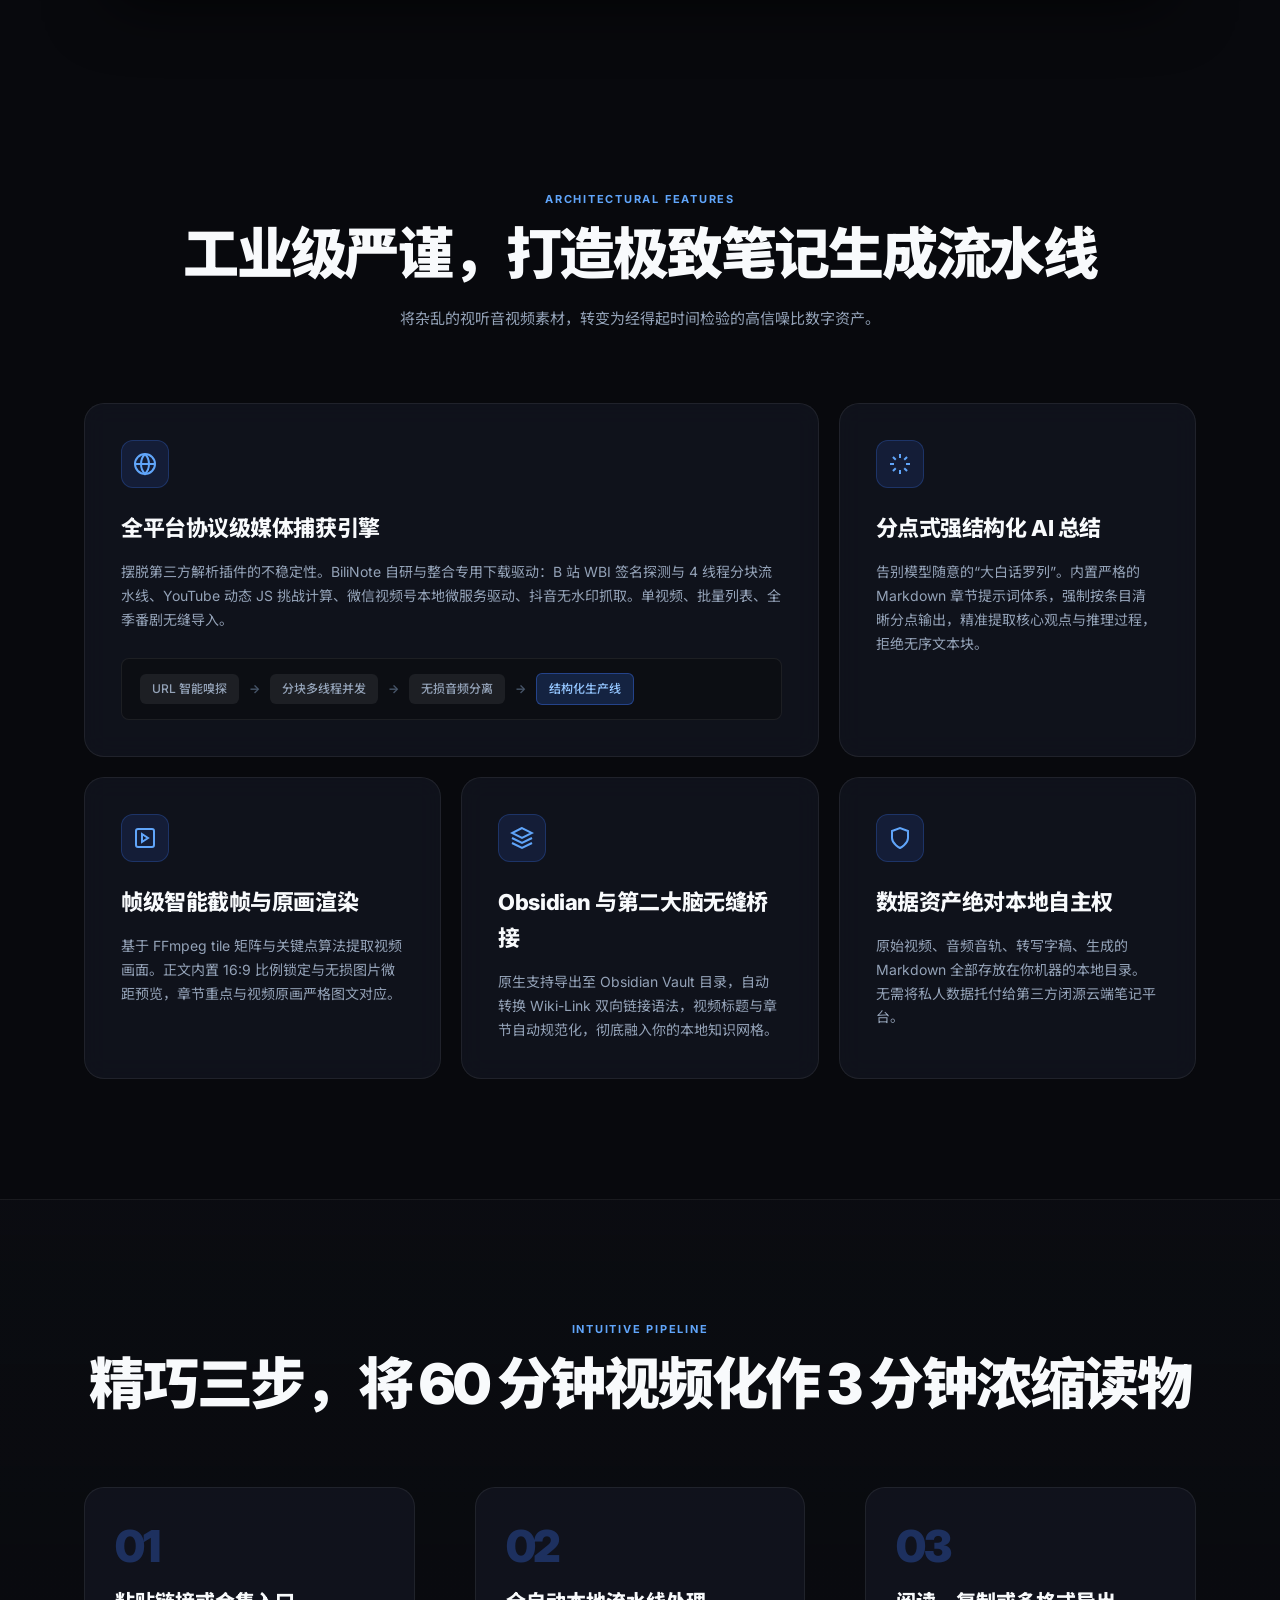
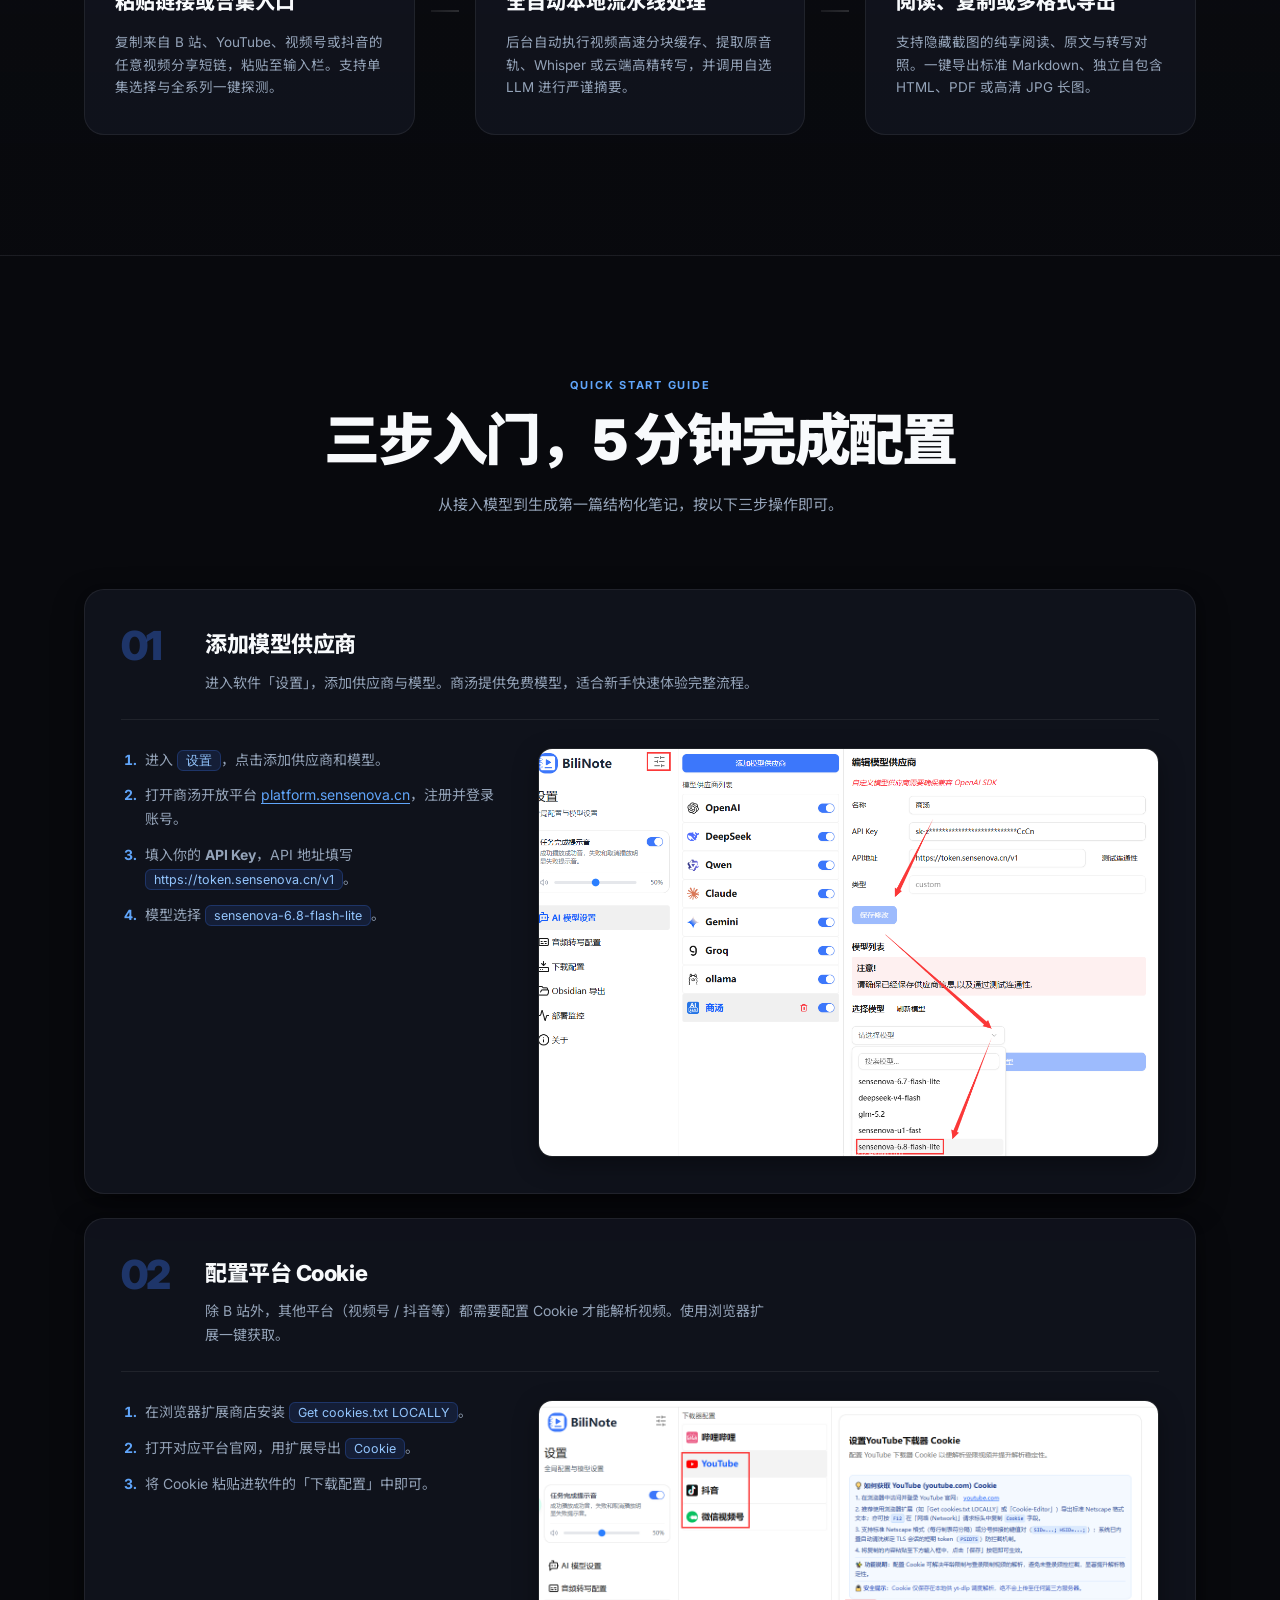
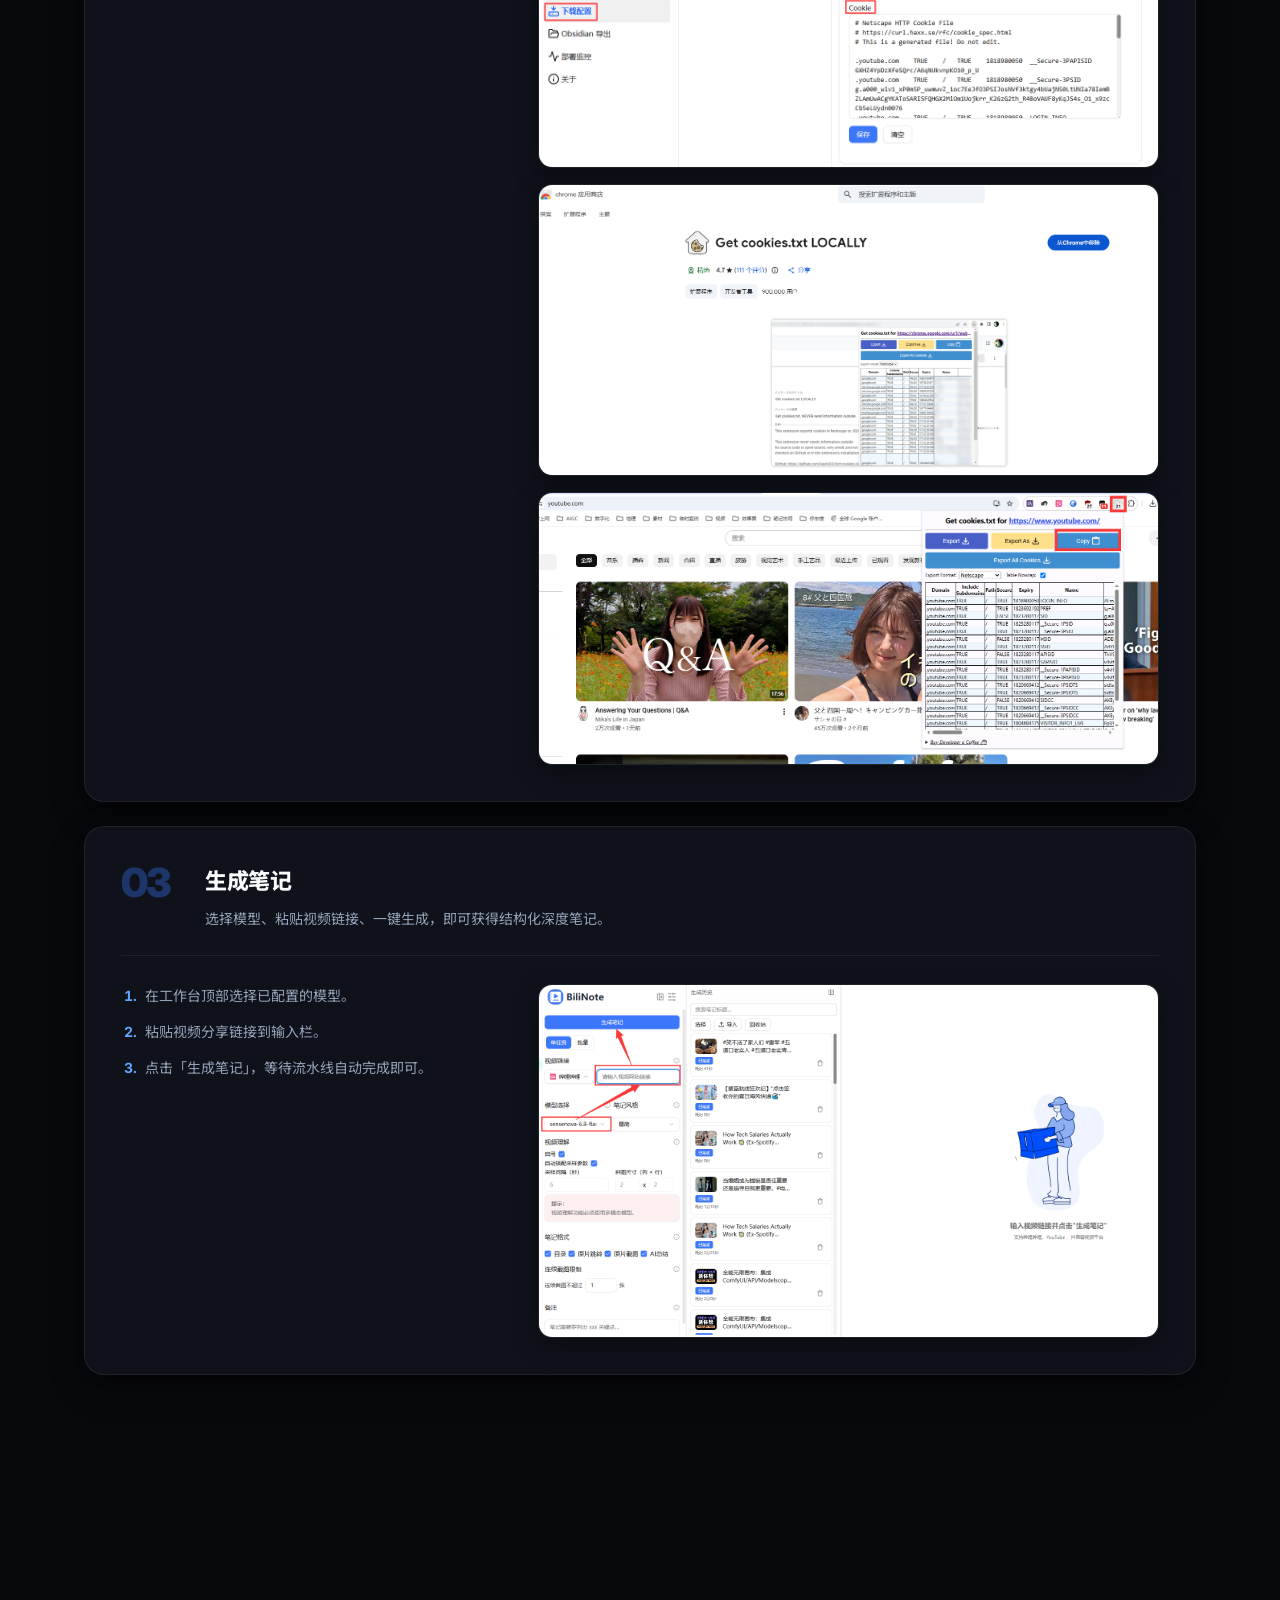
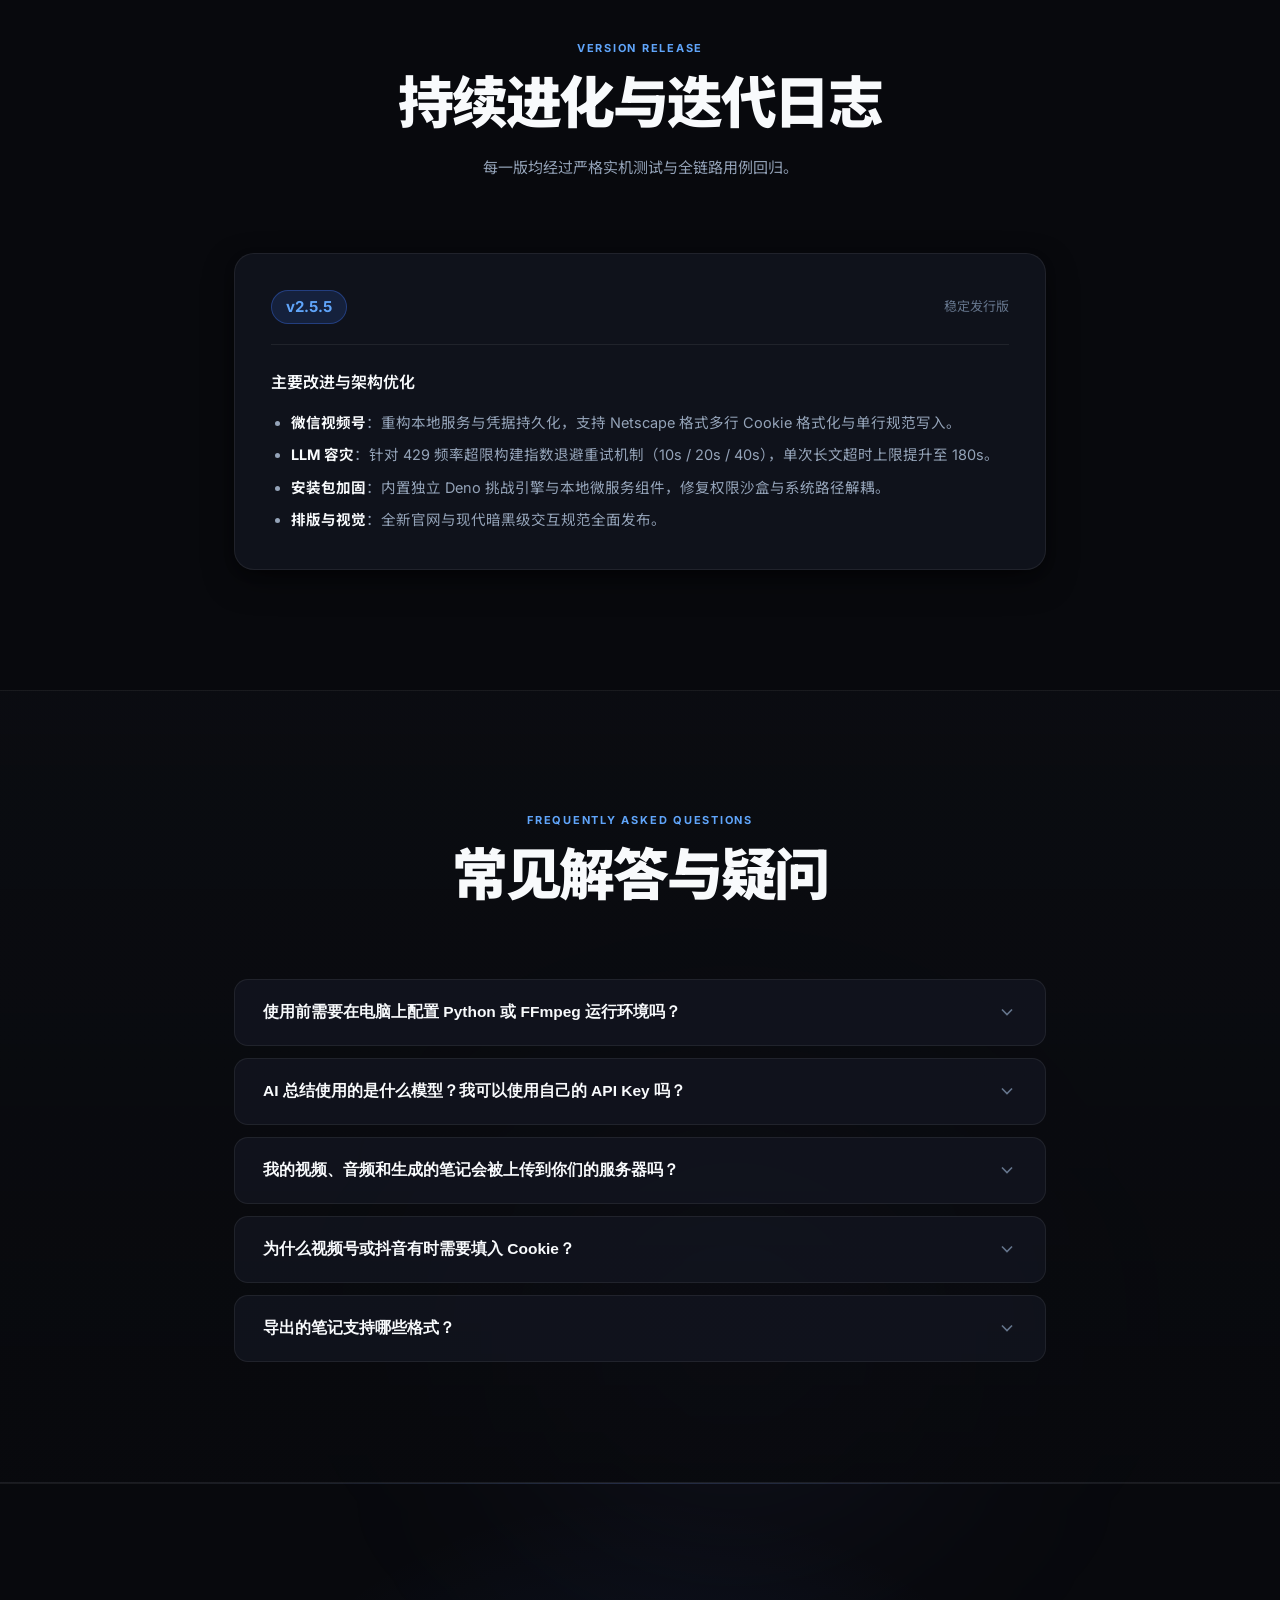
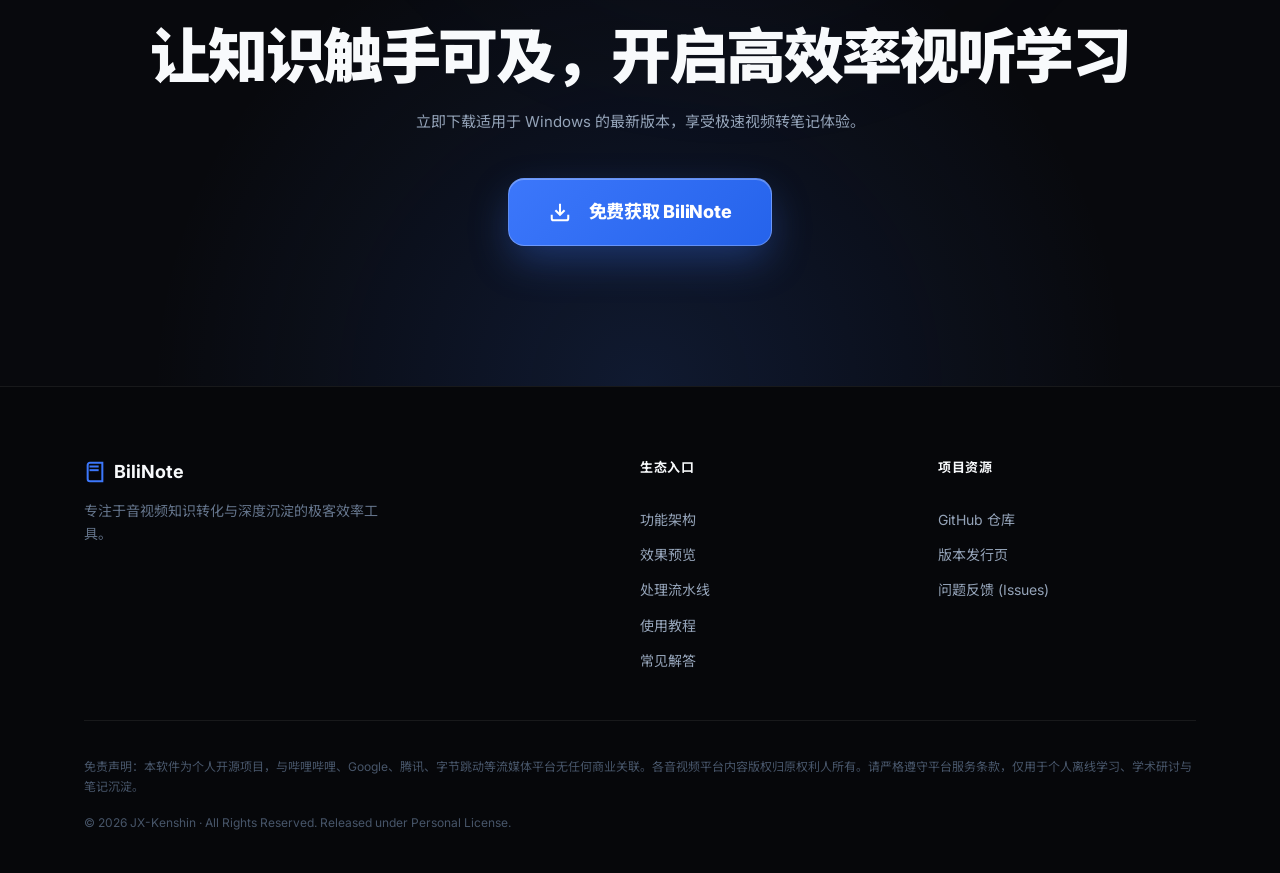
==== commit d26aa63b: "feat: replace showcase image, fix nav download link, add setup tutorial section - Replace two unrela" ====
--- a/index.html
+++ b/index.html
@@ -36,6 +36,7 @@
         <a href="#features">功能架构</a>
         <a href="#showcase">效果预览</a>
         <a href="#workflow">处理流水线</a>
+        <a href="#guide">使用教程</a>
         <a href="#updates">更新日志</a>
         <a href="#faq">常见问题</a>
       </div>
@@ -46,7 +47,7 @@
             <path fill-rule="evenodd" clip-rule="evenodd" d="M12 2C6.477 2 2 6.484 2 12.017c0 4.425 2.865 8.18 6.839 9.504.5.092.682-.217.682-.483 0-.237-.008-.868-.013-1.703-2.782.605-3.369-1.343-3.369-1.343-.454-1.158-1.11-1.466-1.11-1.466-.908-.62.069-.608.069-.608 1.003.07 1.53 1.032 1.53 1.032.892 1.53 2.341 1.088 2.91.832.092-.647.35-1.088.636-1.338-2.22-.253-4.555-1.113-4.555-4.951 0-1.093.39-1.988 1.029-2.688-.103-.253-.446-1.272.098-2.65 0 0 .84-.27 2.75 1.026A9.564 9.564 0 0112 6.844c.85.004 1.705.115 2.504.337 1.909-1.296 2.747-1.027 2.747-1.027.546 1.379.202 2.398.1 2.651.64.7 1.028 1.595 1.028 2.688 0 3.848-2.339 4.695-4.566 4.943.359.309.678.92.678 1.855 0 1.338-.012 2.419-.012 2.747 0 .268.18.58.688.482A10.019 10.019 0 0022 12.017C22 6.484 17.522 2 12 2z"/>
           </svg>
         </a>
-        <a href="#download-anchor" class="btn-nav-cta">立即下载</a>
+        <a href="https://github.com/JX-Kenshin/bilinote-site/releases/latest/download/BiliNote-Setup.exe" target="_blank" rel="noopener" class="btn-nav-cta">立即下载</a>
       </div>
     </nav>
   </header>
@@ -153,22 +154,9 @@
             </div>
 
             <div class="mockup-body">
-              <div class="mockup-grid">
-                <div class="mockup-col">
-                  <div class="mockup-card-label">
-                    <span>自动截取高画质封面与时间戳元数据</span>
-                  </div>
-                  <div class="media-frame">
-                    <img src="assets/img/cover_sample.jpg" alt="BiliNote 自动生成的笔记封面" loading="lazy">
-                  </div>
-                </div>
-                <div class="mockup-col">
-                  <div class="mockup-card-label">
-                    <span>段落结构、核心观点提炼与关键帧对齐</span>
-                  </div>
-                  <div class="media-frame">
-                    <img src="assets/img/note_sample.jpg" alt="BiliNote 结构化正文与截图对齐" loading="lazy">
-                  </div>
+              <div class="mockup-single">
+                <div class="media-frame media-frame-full">
+                  <img src="assets/img/showcase_app.png" alt="BiliNote 主界面截图" loading="lazy">
                 </div>
               </div>
             </div>
@@ -280,6 +268,89 @@
             <div class="step-num">03</div>
             <h4>阅读、复制或多格式导出</h4>
             <p>支持隐藏截图的纯享阅读、原文与转写对照。一键导出标准 Markdown、独立自包含 HTML、PDF 或高清 JPG 长图。</p>
+          </div>
+        </div>
+      </div>
+    </section>
+
+    <!-- Usage Guide / Setup Tutorial -->
+    <section class="section" id="guide">
+      <div class="container">
+        <div class="section-head text-center">
+          <p class="section-tag">QUICK START GUIDE</p>
+          <h2 class="section-heading">三步入门，5 分钟完成配置</h2>
+          <p class="section-desc">从接入模型到生成第一篇结构化笔记，按以下三步操作即可。</p>
+        </div>
+
+        <!-- Step 1: Model Provider -->
+        <div class="guide-card">
+          <div class="guide-step-head">
+            <span class="guide-step-num">01</span>
+            <div>
+              <h3 class="guide-step-title">添加模型供应商</h3>
+              <p class="guide-step-desc">进入软件「设置」，添加供应商与模型。商汤提供免费模型，适合新手快速体验完整流程。</p>
+            </div>
+          </div>
+          <div class="guide-body">
+            <ol class="guide-list">
+              <li>进入 <code>设置</code>，点击添加供应商和模型。</li>
+              <li>打开商汤开放平台 <a href="https://platform.sensenova.cn/login?login_challenge=f4ddc60aecda4fe693b56a1680839eec&lang=zh-CN" target="_blank" rel="noopener">platform.sensenova.cn</a>，注册并登录账号。</li>
+              <li>填入你的 <b>API Key</b>，API 地址填写 <code>https://token.sensenova.cn/v1</code>。</li>
+              <li>模型选择 <code>sensenova-6.8-flash-lite</code>。</li>
+            </ol>
+            <figure class="guide-figure">
+              <img src="assets/img/tutorial/step1-provider.png" alt="设置界面：添加模型供应商" loading="lazy">
+            </figure>
+          </div>
+        </div>
+
+        <!-- Step 2: Cookie -->
+        <div class="guide-card">
+          <div class="guide-step-head">
+            <span class="guide-step-num">02</span>
+            <div>
+              <h3 class="guide-step-title">配置平台 Cookie</h3>
+              <p class="guide-step-desc">除 B 站外，其他平台（视频号 / 抖音等）都需要配置 Cookie 才能解析视频。使用浏览器扩展一键获取。</p>
+            </div>
+          </div>
+          <div class="guide-body">
+            <ol class="guide-list">
+              <li>在浏览器扩展商店安装 <code>Get cookies.txt LOCALLY</code>。</li>
+              <li>打开对应平台官网，用扩展导出 <code>Cookie</code>。</li>
+              <li>将 Cookie 粘贴进软件的「下载配置」中即可。</li>
+            </ol>
+            <div class="guide-figure-group">
+              <figure class="guide-figure">
+                <img src="assets/img/tutorial/step2-cookie-1.png" alt="下载配置界面" loading="lazy">
+              </figure>
+              <figure class="guide-figure">
+                <img src="assets/img/tutorial/step2-cookie-2.png" alt="浏览器扩展导出 Cookie" loading="lazy">
+              </figure>
+              <figure class="guide-figure">
+                <img src="assets/img/tutorial/step2-cookie-3.png" alt="Cookie 粘贴进下载配置" loading="lazy">
+              </figure>
+            </div>
+          </div>
+        </div>
+
+        <!-- Step 3: Generate Note -->
+        <div class="guide-card">
+          <div class="guide-step-head">
+            <span class="guide-step-num">03</span>
+            <div>
+              <h3 class="guide-step-title">生成笔记</h3>
+              <p class="guide-step-desc">选择模型、粘贴视频链接、一键生成，即可获得结构化深度笔记。</p>
+            </div>
+          </div>
+          <div class="guide-body">
+            <ol class="guide-list">
+              <li>在工作台顶部选择已配置的模型。</li>
+              <li>粘贴视频分享链接到输入栏。</li>
+              <li>点击「生成笔记」，等待流水线自动完成即可。</li>
+            </ol>
+            <figure class="guide-figure">
+              <img src="assets/img/tutorial/step3-generate.png" alt="生成笔记界面" loading="lazy">
+            </figure>
           </div>
         </div>
       </div>
@@ -415,6 +486,7 @@
           <a href="#features">功能架构</a>
           <a href="#showcase">效果预览</a>
           <a href="#workflow">处理流水线</a>
+          <a href="#guide">使用教程</a>
           <a href="#faq">常见解答</a>
         </div>
 
--- a/assets/styles.css
+++ b/assets/styles.css
@@ -247,7 +247,7 @@
    Hero Section
    ========================================================================== */
 .hero-section {
-  padding: 120px 0 72px;
+  padding: 140px 0 80px;
   text-align: center;
   position: relative;
   z-index: 1;
@@ -316,15 +316,15 @@
 }
 
 .hero-title {
-  font-size: clamp(44px, 6vw, 76px);
+  font-size: clamp(48px, 7vw, 88px);
   font-weight: 900;
-  line-height: 1.12;
-  letter-spacing: -0.04em;
+  line-height: 1.05;
+  letter-spacing: -0.045em;
   word-break: keep-all;
   overflow-wrap: break-word;
   color: var(--text-primary);
-  max-width: 920px;
-  margin-bottom: 22px;
+  max-width: 960px;
+  margin-bottom: 32px;
 }
 
 .title-gradient {
@@ -334,11 +334,11 @@
 }
 
 .hero-description {
-  font-size: clamp(16px, 1.8vw, 19px);
-  color: var(--text-secondary);
-  max-width: 680px;
-  line-height: 1.7;
-  margin-bottom: 40px;
+  font-size: clamp(15px, 1.6vw, 18px);
+  color: var(--text-secondary);
+  max-width: 640px;
+  line-height: 1.75;
+  margin-bottom: 48px;
   font-weight: 400;
 }
 
@@ -347,21 +347,21 @@
   display: flex;
   flex-direction: column;
   align-items: center;
-  gap: 18px;
-  margin-bottom: 48px;
+  gap: 22px;
+  margin-bottom: 56px;
 }
 
 .btn-download-hero {
   display: inline-flex;
   align-items: center;
-  gap: 16px;
+  gap: 18px;
   background: linear-gradient(135deg, #3c77fb 0%, #2563eb 100%);
   color: #ffffff;
   text-decoration: none;
-  padding: 14px 34px;
-  border-radius: var(--radius-md);
+  padding: 18px 40px;
+  border-radius: 16px;
   border: 1px solid rgba(255, 255, 255, 0.25);
-  box-shadow: 0 12px 30px -4px var(--primary-glow), inset 0 1px 0 rgba(255, 255, 255, 0.3);
+  box-shadow: 0 16px 40px -4px var(--primary-glow), inset 0 1px 0 rgba(255, 255, 255, 0.3);
   transition: all var(--duration-normal) var(--ease-smooth);
   cursor: pointer;
   position: relative;
@@ -408,15 +408,16 @@
 }
 
 .btn-main-text {
-  font-size: 17px;
-  font-weight: 700;
-  letter-spacing: -0.01em;
+  font-size: 18px;
+  font-weight: 800;
+  letter-spacing: -0.015em;
 }
 
 .btn-sub-text {
   font-size: 12px;
   font-weight: 400;
-  color: rgba(255, 255, 255, 0.85);
+  color: rgba(255, 255, 255, 0.75);
+  margin-top: 2px;
 }
 
 .hero-meta-row {
@@ -424,7 +425,7 @@
   flex-wrap: wrap;
   align-items: center;
   justify-content: center;
-  gap: 20px;
+  gap: 24px;
   font-size: 13px;
   color: var(--text-muted);
 }
@@ -567,24 +568,15 @@
   background: linear-gradient(180deg, rgba(14, 17, 23, 0.6) 0%, rgba(10, 12, 16, 0.9) 100%);
 }
 
-.mockup-grid {
-  display: grid;
-  grid-template-columns: repeat(2, 1fr);
-  gap: 20px;
-}
-
-.mockup-col {
+.mockup-single {
   display: flex;
   flex-direction: column;
   gap: 10px;
 }
 
-.mockup-card-label {
-  font-size: 12px;
-  font-weight: 600;
-  color: var(--text-secondary);
-  text-align: left;
-  padding-left: 2px;
+.media-frame-full img {
+  object-fit: contain;
+  background: #000;
 }
 
 .media-frame {
@@ -611,7 +603,7 @@
    Section Common
    ========================================================================== */
 .section {
-  padding: 100px 0;
+  padding: 120px 0;
   position: relative;
   z-index: 1;
 }
@@ -623,7 +615,7 @@
 }
 
 .section-head {
-  margin-bottom: 64px;
+  margin-bottom: 72px;
 }
 
 .text-center {
@@ -631,29 +623,31 @@
 }
 
 .section-tag {
-  font-size: 12px;
+  font-size: 11px;
   font-weight: 700;
-  letter-spacing: 0.12em;
+  letter-spacing: 0.16em;
   text-transform: uppercase;
   color: #60a5fa;
-  margin-bottom: 12px;
+  margin-bottom: 16px;
 }
 
 .section-heading {
-  font-size: clamp(32px, 4vw, 48px);
-  font-weight: 800;
-  letter-spacing: -0.035em;
-  color: var(--text-primary);
-  margin-bottom: 16px;
+  font-size: clamp(34px, 4.5vw, 56px);
+  font-weight: 900;
+  letter-spacing: -0.04em;
+  line-height: 1.1;
+  color: var(--text-primary);
+  margin-bottom: 20px;
   word-break: keep-all;
   overflow-wrap: break-word;
 }
 
 .section-desc {
-  font-size: 16px;
-  color: var(--text-secondary);
-  max-width: 600px;
+  font-size: 15px;
+  color: var(--text-secondary);
+  max-width: 560px;
   margin: 0 auto;
+  line-height: 1.7;
 }
 
 /* ==========================================================================
@@ -675,7 +669,7 @@
   -webkit-backdrop-filter: blur(12px);
   border: 1px solid var(--border-subtle);
   border-radius: var(--radius-lg);
-  padding: 32px;
+  padding: 36px;
   transition: all var(--duration-normal) var(--ease-smooth);
   position: relative;
   overflow: hidden;
@@ -724,17 +718,17 @@
 }
 
 .bento-card h3 {
-  font-size: 20px;
-  font-weight: 700;
-  letter-spacing: -0.015em;
-  color: var(--text-primary);
-  margin-bottom: 12px;
+  font-size: 22px;
+  font-weight: 800;
+  letter-spacing: -0.02em;
+  color: var(--text-primary);
+  margin-bottom: 14px;
 }
 
 .bento-card p {
-  font-size: 14.5px;
-  color: var(--text-secondary);
-  line-height: 1.65;
+  font-size: 14px;
+  color: var(--text-secondary);
+  line-height: 1.7;
 }
 
 /* Visual pipeline inside Bento */
@@ -784,7 +778,7 @@
   background: var(--bg-card);
   border: 1px solid var(--border-subtle);
   border-radius: var(--radius-lg);
-  padding: 32px 28px;
+  padding: 36px 30px;
   position: relative;
   transition: all var(--duration-normal) var(--ease-smooth);
 }
@@ -797,30 +791,157 @@
 
 .step-num {
   font-family: 'Inter', monospace;
-  font-size: 32px;
+  font-size: 44px;
+  font-weight: 900;
+  color: rgba(60, 119, 251, 0.3);
+  letter-spacing: -0.05em;
+  margin-bottom: 18px;
+  line-height: 1;
+}
+
+.step-card h4 {
+  font-size: 20px;
   font-weight: 800;
-  color: rgba(60, 119, 251, 0.4);
-  letter-spacing: -0.04em;
-  margin-bottom: 14px;
-}
-
-.step-card h4 {
-  font-size: 18px;
-  font-weight: 700;
-  color: var(--text-primary);
-  margin-bottom: 10px;
+  color: var(--text-primary);
+  margin-bottom: 12px;
 }
 
 .step-card p {
-  font-size: 14px;
-  color: var(--text-secondary);
-  line-height: 1.6;
+  font-size: 13.5px;
+  color: var(--text-secondary);
+  line-height: 1.65;
 }
 
 .step-divider-line {
   width: 28px;
   height: 2px;
   background: linear-gradient(90deg, var(--border-subtle), var(--border-highlight));
+}
+
+/* ==========================================================================
+   Usage Guide (Setup Tutorial)
+   ========================================================================== */
+.guide-card {
+  background: var(--bg-card);
+  border: 1px solid var(--border-subtle);
+  border-radius: var(--radius-lg);
+  padding: 36px;
+  box-shadow: var(--shadow-md);
+  margin-bottom: 24px;
+  transition: border-color var(--duration-normal) var(--ease-smooth);
+}
+
+.guide-card:hover {
+  border-color: var(--border-highlight);
+}
+
+.guide-step-head {
+  display: flex;
+  align-items: flex-start;
+  gap: 20px;
+  padding-bottom: 24px;
+  border-bottom: 1px solid var(--border-subtle);
+  margin-bottom: 28px;
+}
+
+.guide-step-num {
+  flex-shrink: 0;
+  font-family: 'Inter', monospace;
+  font-size: 40px;
+  font-weight: 900;
+  line-height: 1;
+  letter-spacing: -0.04em;
+  color: rgba(60, 119, 251, 0.35);
+  width: 64px;
+}
+
+.guide-step-title {
+  font-size: 22px;
+  font-weight: 800;
+  letter-spacing: -0.02em;
+  color: var(--text-primary);
+  margin-bottom: 8px;
+}
+
+.guide-step-desc {
+  font-size: 14px;
+  color: var(--text-secondary);
+  line-height: 1.7;
+  max-width: 560px;
+}
+
+.guide-body {
+  display: flex;
+  align-items: flex-start;
+  gap: 36px;
+}
+
+.guide-list {
+  min-width: 0;
+  flex: 1 1 38%;
+  margin: 0;
+  padding-left: 20px;
+  display: flex;
+  flex-direction: column;
+  gap: 12px;
+}
+
+.guide-list li {
+  font-size: 14px;
+  line-height: 1.7;
+  color: var(--text-secondary);
+  padding-left: 4px;
+}
+
+.guide-list li::marker {
+  color: #60a5fa;
+  font-weight: 700;
+}
+
+.guide-list code {
+  font-family: 'Inter', monospace;
+  font-size: 12.5px;
+  background: rgba(60, 119, 251, 0.12);
+  border: 1px solid rgba(60, 119, 251, 0.25);
+  color: #93c5fd;
+  padding: 2px 8px;
+  border-radius: 6px;
+  white-space: nowrap;
+}
+
+.guide-list a {
+  color: #60a5fa;
+  text-decoration: underline;
+  text-underline-offset: 3px;
+}
+
+.guide-list a:hover {
+  color: #93c5fd;
+}
+
+.guide-figure {
+  flex: 1 1 62%;
+  min-width: 0;
+  margin: 0;
+  background: var(--bg-deep);
+  border: 1px solid var(--border-subtle);
+  border-radius: var(--radius-md);
+  overflow: hidden;
+  box-shadow: 0 8px 24px rgba(0, 0, 0, 0.35);
+}
+
+.guide-figure img {
+  width: 100%;
+  height: auto;
+  display: block;
+}
+
+.guide-figure-group {
+  flex: 1 1 62%;
+  min-width: 0;
+  display: flex;
+  flex-direction: column;
+  gap: 16px;
 }
 
 /* ==========================================================================
@@ -908,13 +1029,13 @@
   width: 100%;
   background: transparent;
   border: none;
-  padding: 20px 24px;
+  padding: 22px 28px;
   display: flex;
   align-items: center;
   justify-content: space-between;
   gap: 16px;
   color: var(--text-primary);
-  font-size: 16px;
+  font-size: 15.5px;
   font-weight: 600;
   text-align: left;
   cursor: pointer;
@@ -945,8 +1066,8 @@
 
 .acc-content p {
   color: var(--text-secondary);
-  font-size: 14.5px;
-  line-height: 1.7;
+  font-size: 14px;
+  line-height: 1.75;
 }
 
 .acc-content code {
@@ -961,26 +1082,28 @@
    Bottom Action Banner
    ========================================================================== */
 .section-cta {
-  padding: 120px 0;
+  padding: 140px 0;
   background: radial-gradient(circle at 50% 100%, rgba(60, 119, 251, 0.15) 0%, transparent 60%);
   border-top: 1px solid var(--border-subtle);
 }
 
 .cta-heading {
-  font-size: clamp(34px, 4.5vw, 52px);
+  font-size: clamp(36px, 5vw, 60px);
   font-weight: 900;
-  letter-spacing: -0.035em;
-  color: var(--text-primary);
-  margin-bottom: 18px;
+  letter-spacing: -0.04em;
+  line-height: 1.08;
+  color: var(--text-primary);
+  margin-bottom: 20px;
   word-break: keep-all;
   overflow-wrap: break-word;
 }
 
 .cta-sub {
-  font-size: 17px;
-  color: var(--text-secondary);
-  max-width: 580px;
-  margin: 0 auto 36px;
+  font-size: 15px;
+  color: var(--text-secondary);
+  max-width: 520px;
+  margin: 0 auto 44px;
+  line-height: 1.7;
 }
 
 .cta-btn-box {
@@ -1087,8 +1210,17 @@
     grid-template-columns: 1fr;
     gap: 32px;
   }
-  .mockup-grid {
-    grid-template-columns: 1fr;
+  .guide-body {
+    flex-direction: column;
+  }
+  .guide-list {
+    flex: none;
+    width: 100%;
+  }
+  .guide-figure,
+  .guide-figure-group {
+    flex: none;
+    width: 100%;
   }
 }
 
@@ -1097,7 +1229,16 @@
     display: none;
   }
   .hero-section {
-    padding: 60px 0 40px;
+    padding: 80px 0 48px;
+  }
+  .hero-title {
+    font-size: clamp(36px, 9vw, 52px);
+  }
+  .section {
+    padding: 80px 0;
+  }
+  .section-cta {
+    padding: 100px 0;
   }
   .hero-meta-row {
     flex-direction: column;
@@ -1107,4 +1248,11 @@
     width: 100%;
     justify-content: center;
   }
-}
+  .guide-card {
+    padding: 24px;
+  }
+  .guide-step-head {
+    flex-direction: column;
+    gap: 12px;
+  }
+}
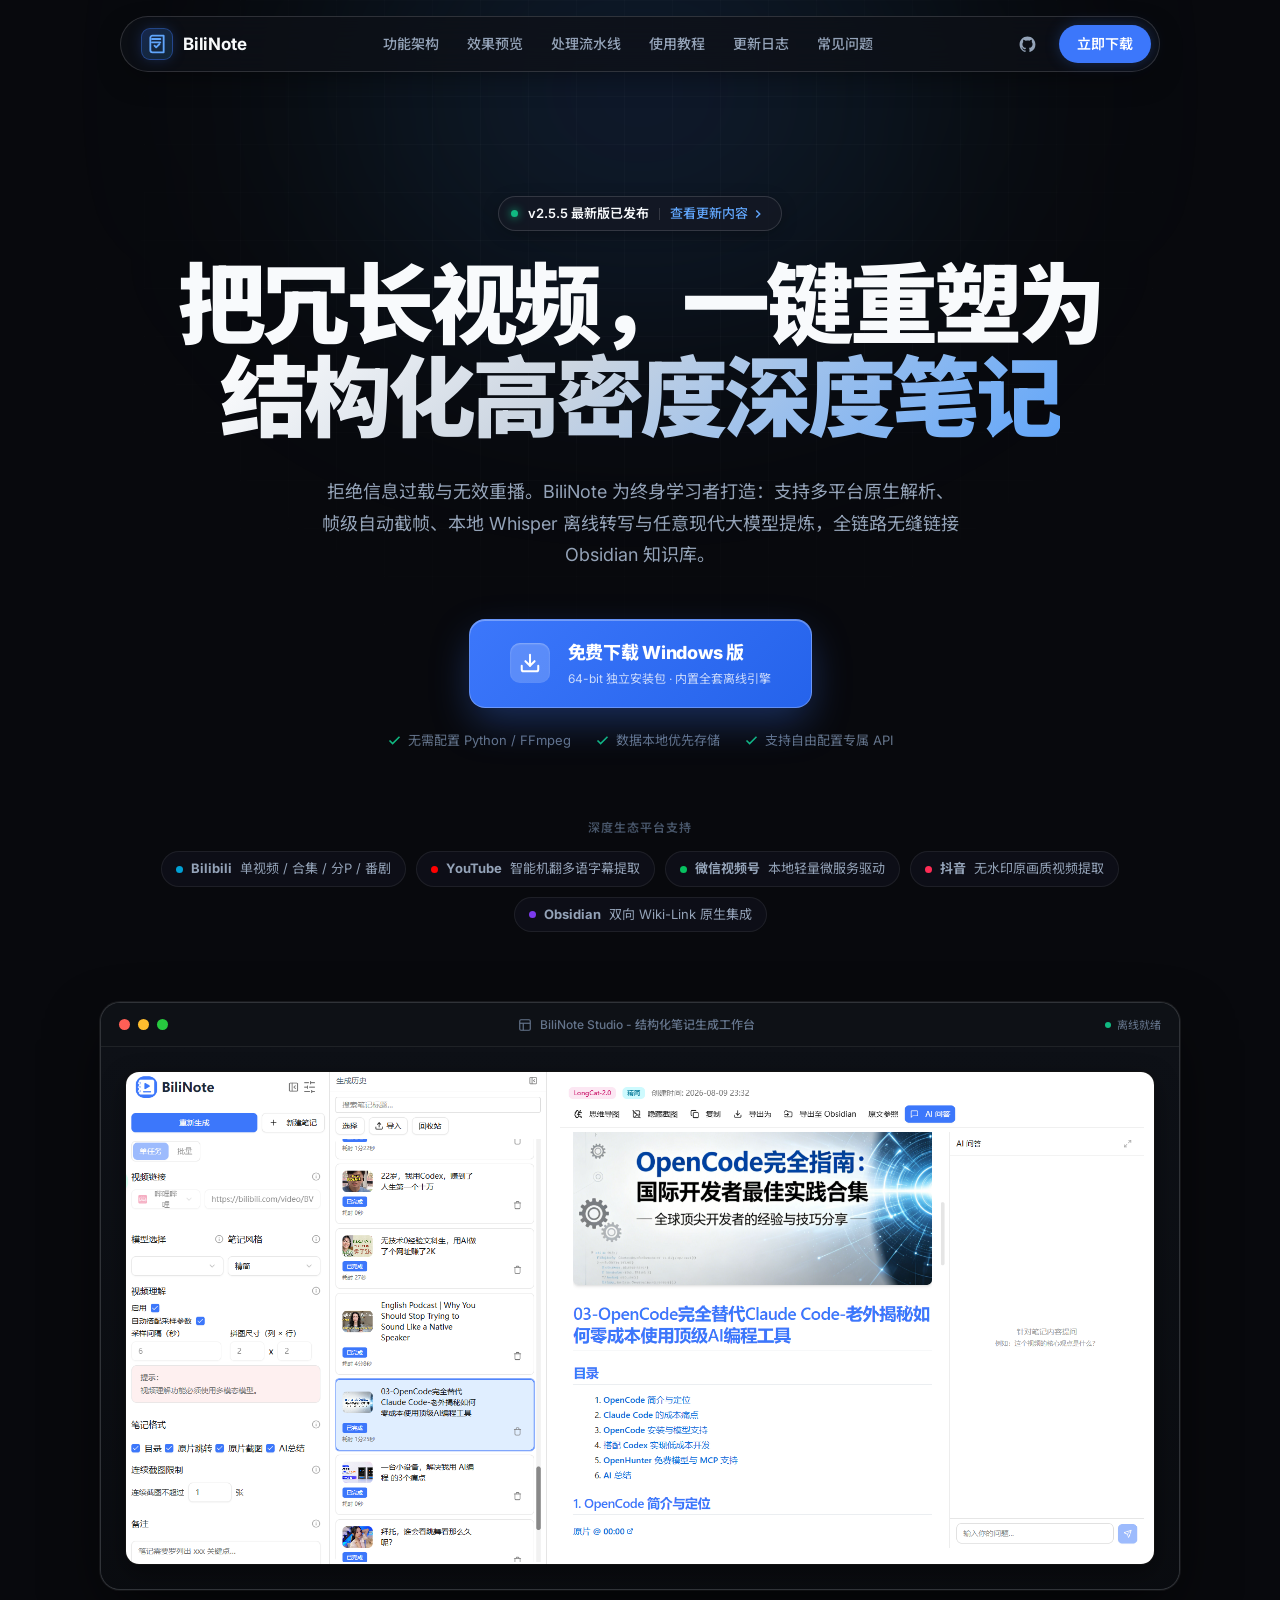
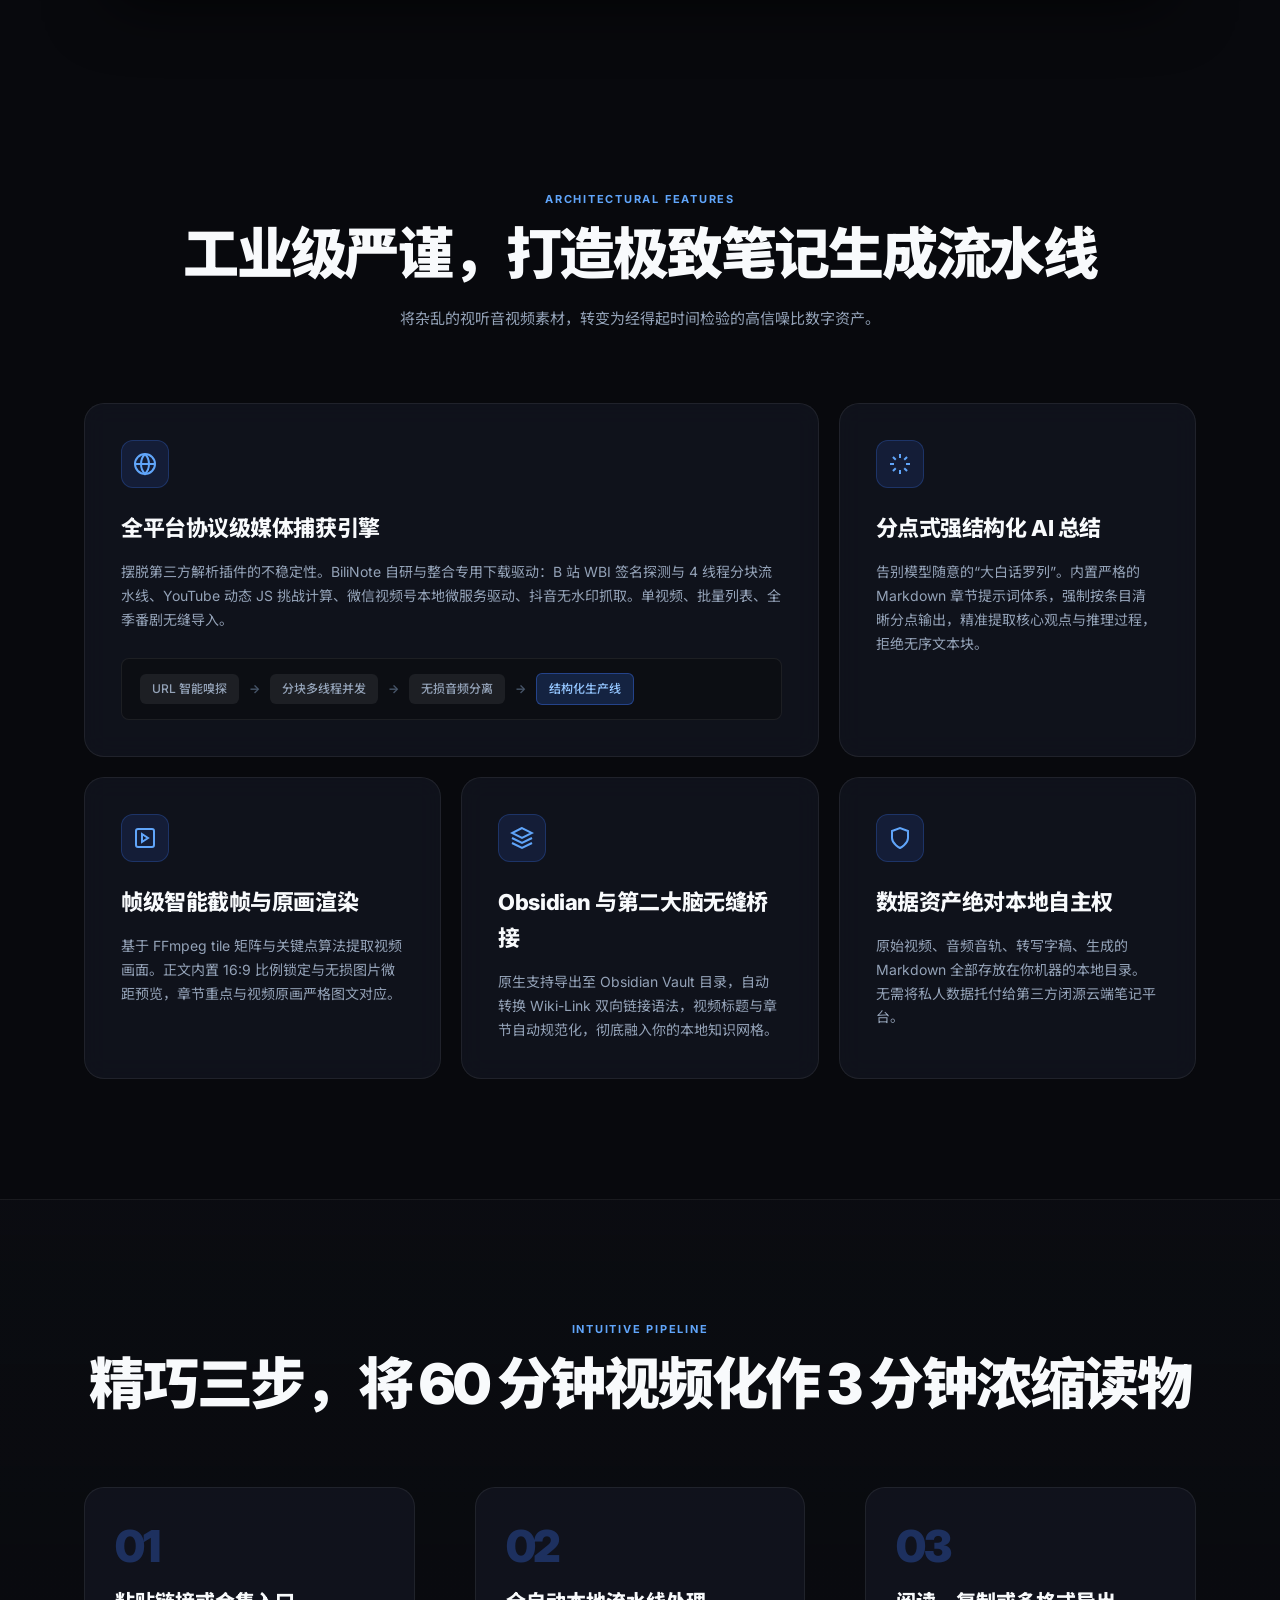
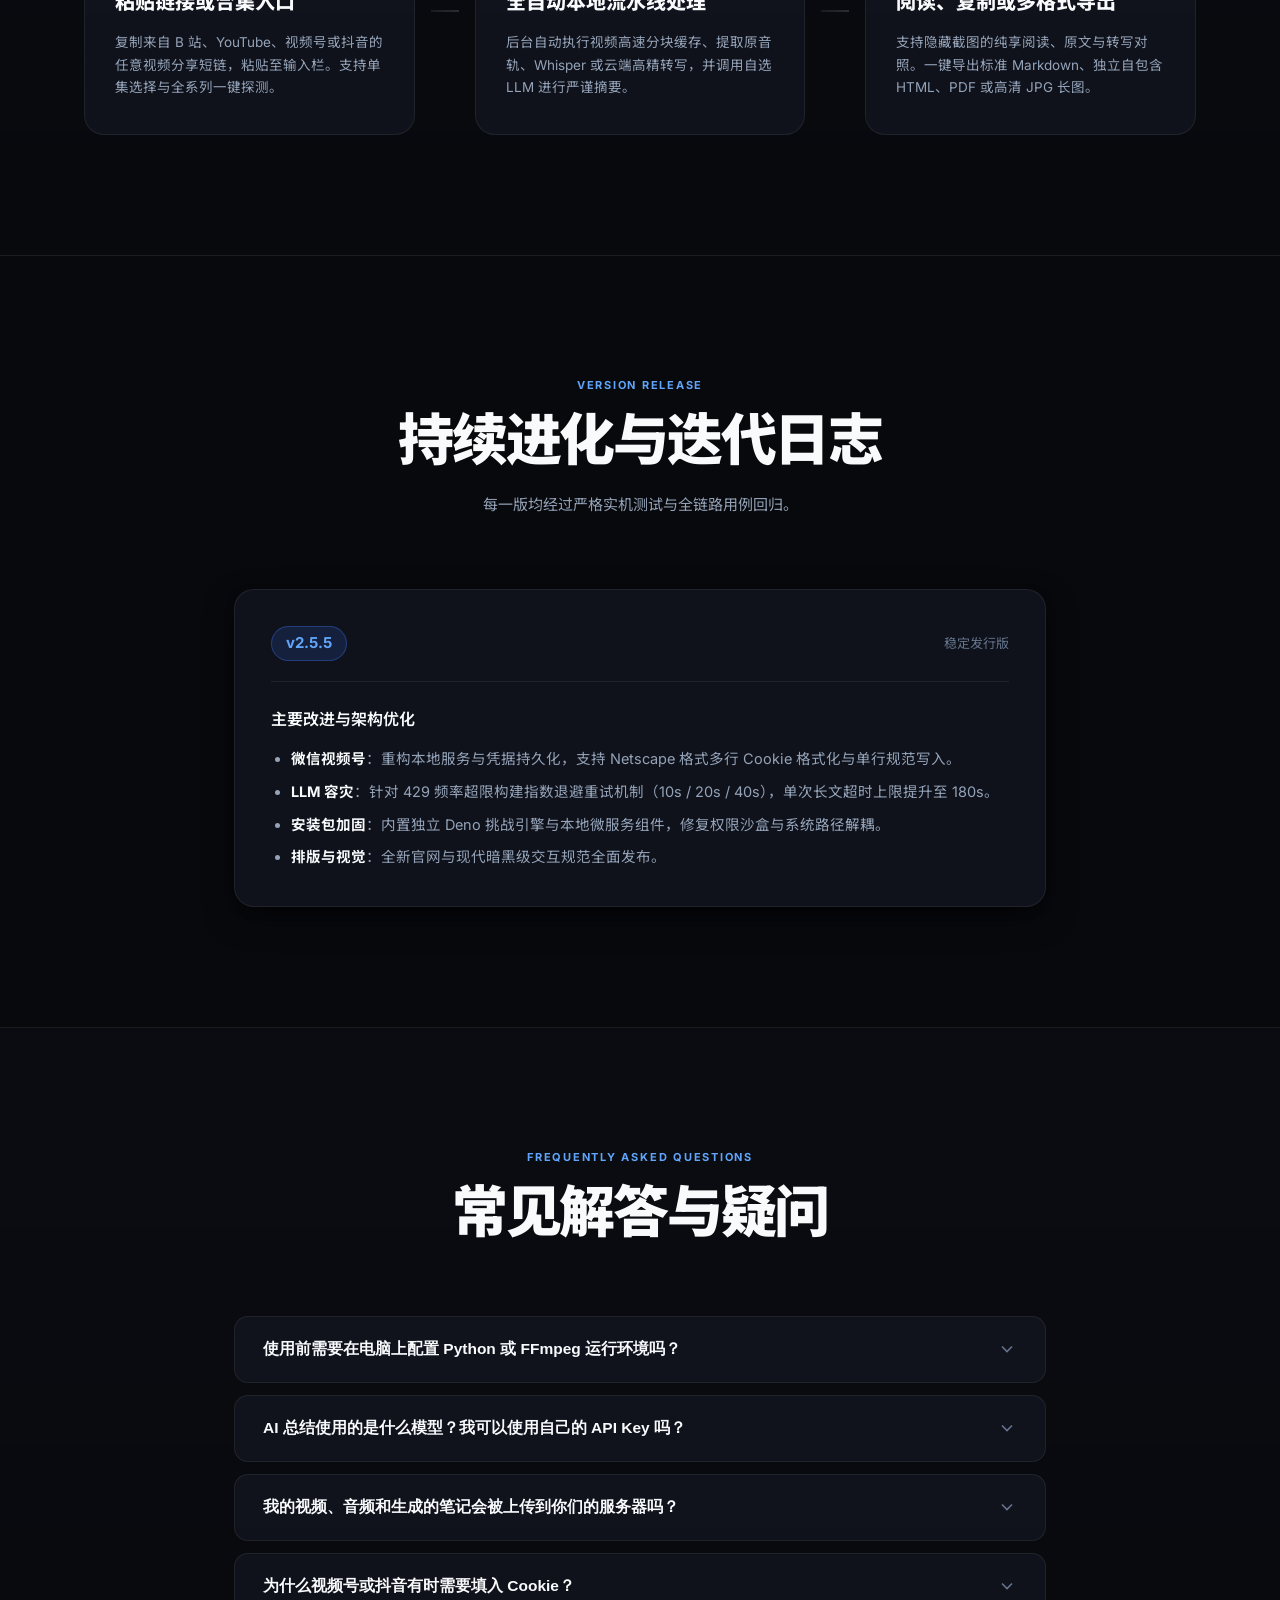
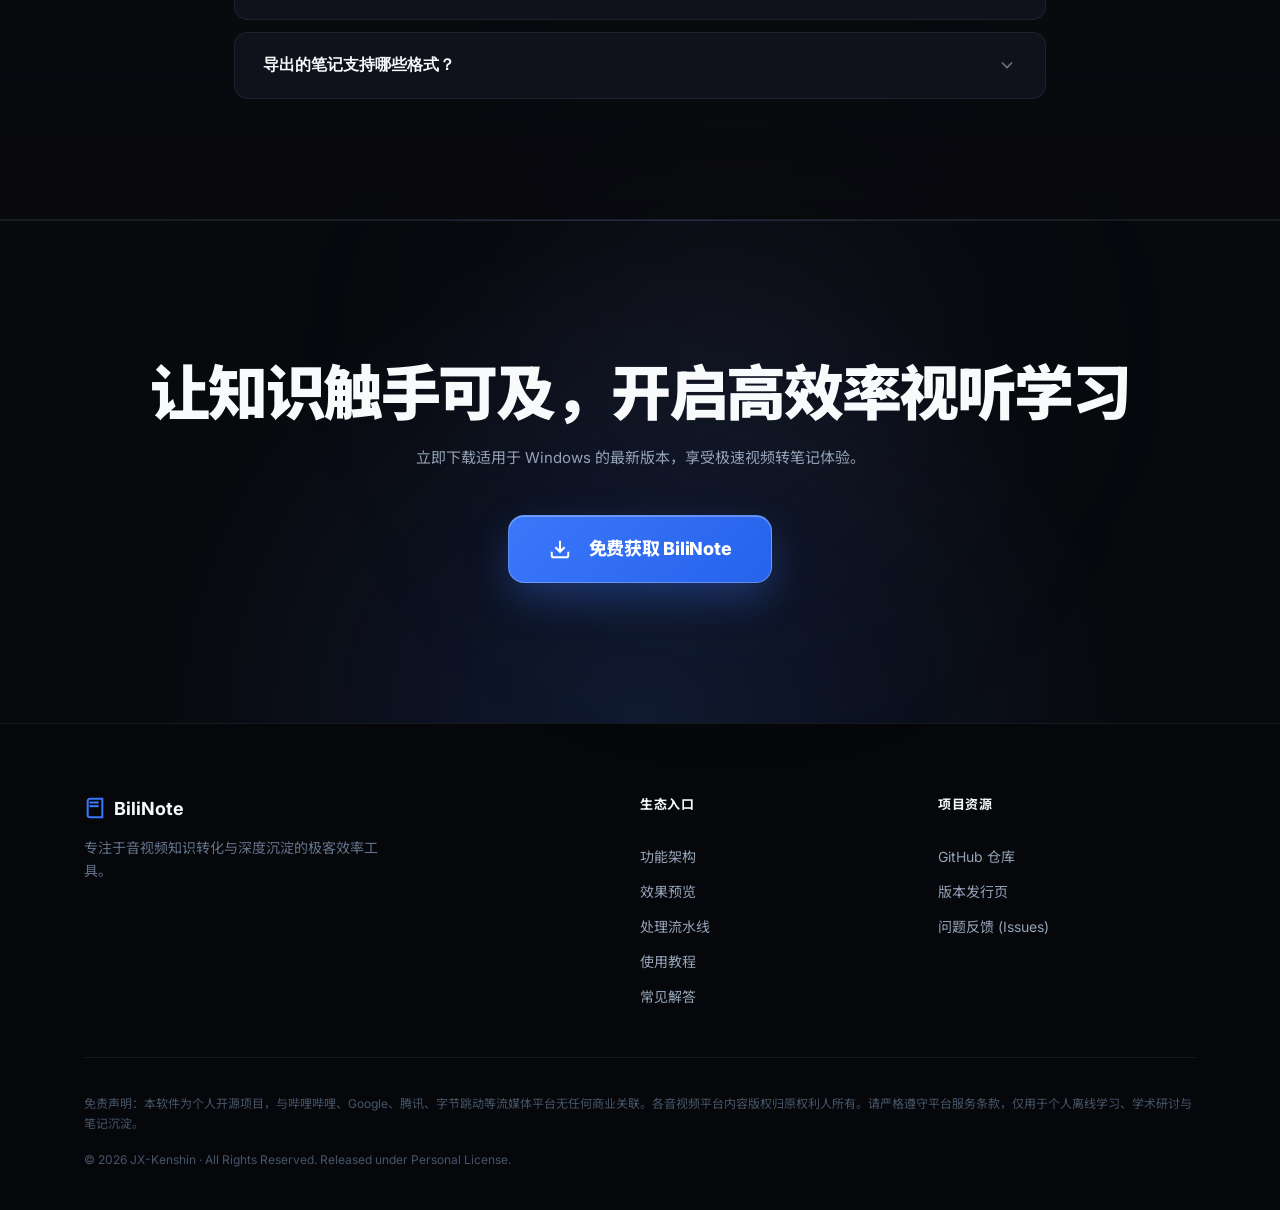
==== commit 6f50ad11: "fix: lightbox event delegation, extract tutorial to dedicated page - Fix lightbox not opening: switc" ====
--- a/index.html
+++ b/index.html
@@ -36,7 +36,7 @@
         <a href="#features">功能架构</a>
         <a href="#showcase">效果预览</a>
         <a href="#workflow">处理流水线</a>
-        <a href="#guide">使用教程</a>
+        <a href="guide.html">使用教程</a>
         <a href="#updates">更新日志</a>
         <a href="#faq">常见问题</a>
       </div>
@@ -47,7 +47,7 @@
             <path fill-rule="evenodd" clip-rule="evenodd" d="M12 2C6.477 2 2 6.484 2 12.017c0 4.425 2.865 8.18 6.839 9.504.5.092.682-.217.682-.483 0-.237-.008-.868-.013-1.703-2.782.605-3.369-1.343-3.369-1.343-.454-1.158-1.11-1.466-1.11-1.466-.908-.62.069-.608.069-.608 1.003.07 1.53 1.032 1.53 1.032.892 1.53 2.341 1.088 2.91.832.092-.647.35-1.088.636-1.338-2.22-.253-4.555-1.113-4.555-4.951 0-1.093.39-1.988 1.029-2.688-.103-.253-.446-1.272.098-2.65 0 0 .84-.27 2.75 1.026A9.564 9.564 0 0112 6.844c.85.004 1.705.115 2.504.337 1.909-1.296 2.747-1.027 2.747-1.027.546 1.379.202 2.398.1 2.651.64.7 1.028 1.595 1.028 2.688 0 3.848-2.339 4.695-4.566 4.943.359.309.678.92.678 1.855 0 1.338-.012 2.419-.012 2.747 0 .268.18.58.688.482A10.019 10.019 0 0022 12.017C22 6.484 17.522 2 12 2z"/>
           </svg>
         </a>
-        <a href="https://github.com/JX-Kenshin/bilinote-site/releases/latest/download/BiliNote-Setup.exe" target="_blank" rel="noopener" class="btn-nav-cta">立即下载</a>
+        <a href="https://github.com/JX-Kenshin/bilinote-site/releases/download/v2.5.5/BiliNote-2.5.5-Setup.exe" target="_blank" rel="noopener" class="btn-nav-cta">立即下载</a>
       </div>
     </nav>
   </header>
@@ -77,7 +77,7 @@
         <!-- CTA Area -->
         <div class="hero-cta-wrapper" id="download-anchor">
           <a class="btn-download-hero" id="btn-download"
-             href="https://github.com/JX-Kenshin/bilinote-site/releases/latest/download/BiliNote-Setup.exe"
+             href="https://github.com/JX-Kenshin/bilinote-site/releases/download/v2.5.5/BiliNote-2.5.5-Setup.exe"
              target="_blank" rel="noopener">
             <div class="btn-icon-wrapper">
               <svg width="22" height="22" viewBox="0 0 24 24" fill="none" stroke="currentColor" stroke-width="2.2" stroke-linecap="round" stroke-linejoin="round">
@@ -156,7 +156,7 @@
             <div class="mockup-body">
               <div class="mockup-single">
                 <div class="media-frame media-frame-full">
-                  <img src="assets/img/showcase_app.png" alt="BiliNote 主界面截图" loading="lazy">
+                  <img src="assets/img/showcase_app.png" alt="BiliNote 主界面截图" loading="lazy" class="lightbox-img" data-caption="BiliNote 主界面">
                 </div>
               </div>
             </div>
@@ -273,88 +273,7 @@
       </div>
     </section>
 
-    <!-- Usage Guide / Setup Tutorial -->
-    <section class="section" id="guide">
-      <div class="container">
-        <div class="section-head text-center">
-          <p class="section-tag">QUICK START GUIDE</p>
-          <h2 class="section-heading">三步入门，5 分钟完成配置</h2>
-          <p class="section-desc">从接入模型到生成第一篇结构化笔记，按以下三步操作即可。</p>
-        </div>
-
-        <!-- Step 1: Model Provider -->
-        <div class="guide-card">
-          <div class="guide-step-head">
-            <span class="guide-step-num">01</span>
-            <div>
-              <h3 class="guide-step-title">添加模型供应商</h3>
-              <p class="guide-step-desc">进入软件「设置」，添加供应商与模型。商汤提供免费模型，适合新手快速体验完整流程。</p>
-            </div>
-          </div>
-          <div class="guide-body">
-            <ol class="guide-list">
-              <li>进入 <code>设置</code>，点击添加供应商和模型。</li>
-              <li>打开商汤开放平台 <a href="https://platform.sensenova.cn/login?login_challenge=f4ddc60aecda4fe693b56a1680839eec&lang=zh-CN" target="_blank" rel="noopener">platform.sensenova.cn</a>，注册并登录账号。</li>
-              <li>填入你的 <b>API Key</b>，API 地址填写 <code>https://token.sensenova.cn/v1</code>。</li>
-              <li>模型选择 <code>sensenova-6.8-flash-lite</code>。</li>
-            </ol>
-            <figure class="guide-figure">
-              <img src="assets/img/tutorial/step1-provider.png" alt="设置界面：添加模型供应商" loading="lazy">
-            </figure>
-          </div>
-        </div>
-
-        <!-- Step 2: Cookie -->
-        <div class="guide-card">
-          <div class="guide-step-head">
-            <span class="guide-step-num">02</span>
-            <div>
-              <h3 class="guide-step-title">配置平台 Cookie</h3>
-              <p class="guide-step-desc">除 B 站外，其他平台（视频号 / 抖音等）都需要配置 Cookie 才能解析视频。使用浏览器扩展一键获取。</p>
-            </div>
-          </div>
-          <div class="guide-body">
-            <ol class="guide-list">
-              <li>在浏览器扩展商店安装 <code>Get cookies.txt LOCALLY</code>。</li>
-              <li>打开对应平台官网，用扩展导出 <code>Cookie</code>。</li>
-              <li>将 Cookie 粘贴进软件的「下载配置」中即可。</li>
-            </ol>
-            <div class="guide-figure-group">
-              <figure class="guide-figure">
-                <img src="assets/img/tutorial/step2-cookie-1.png" alt="下载配置界面" loading="lazy">
-              </figure>
-              <figure class="guide-figure">
-                <img src="assets/img/tutorial/step2-cookie-2.png" alt="浏览器扩展导出 Cookie" loading="lazy">
-              </figure>
-              <figure class="guide-figure">
-                <img src="assets/img/tutorial/step2-cookie-3.png" alt="Cookie 粘贴进下载配置" loading="lazy">
-              </figure>
-            </div>
-          </div>
-        </div>
-
-        <!-- Step 3: Generate Note -->
-        <div class="guide-card">
-          <div class="guide-step-head">
-            <span class="guide-step-num">03</span>
-            <div>
-              <h3 class="guide-step-title">生成笔记</h3>
-              <p class="guide-step-desc">选择模型、粘贴视频链接、一键生成，即可获得结构化深度笔记。</p>
-            </div>
-          </div>
-          <div class="guide-body">
-            <ol class="guide-list">
-              <li>在工作台顶部选择已配置的模型。</li>
-              <li>粘贴视频分享链接到输入栏。</li>
-              <li>点击「生成笔记」，等待流水线自动完成即可。</li>
-            </ol>
-            <figure class="guide-figure">
-              <img src="assets/img/tutorial/step3-generate.png" alt="生成笔记界面" loading="lazy">
-            </figure>
-          </div>
-        </div>
-      </div>
-    </section>
+    <!-- Usage Guide: moved to dedicated page guide.html -->
 
     <!-- Release Notes Area -->
     <section class="section" id="updates">
@@ -452,7 +371,7 @@
         <h2 class="cta-heading">让知识触手可及，开启高效率视听学习</h2>
         <p class="cta-sub">立即下载适用于 Windows 的最新版本，享受极速视频转笔记体验。</p>
         <div class="cta-btn-box">
-          <a class="btn-download-hero" href="https://github.com/JX-Kenshin/bilinote-site/releases/latest/download/BiliNote-Setup.exe" target="_blank" rel="noopener">
+          <a class="btn-download-hero" href="https://github.com/JX-Kenshin/bilinote-site/releases/download/v2.5.5/BiliNote-2.5.5-Setup.exe" target="_blank" rel="noopener">
             <svg width="22" height="22" viewBox="0 0 24 24" fill="none" stroke="currentColor" stroke-width="2.2">
               <path d="M21 15v4a2 2 0 0 1-2 2H5a2 2 0 0 1-2-2v-4"/>
               <polyline points="7 10 12 15 17 10"/>
@@ -486,7 +405,7 @@
           <a href="#features">功能架构</a>
           <a href="#showcase">效果预览</a>
           <a href="#workflow">处理流水线</a>
-          <a href="#guide">使用教程</a>
+          <a href="guide.html">使用教程</a>
           <a href="#faq">常见解答</a>
         </div>
 
@@ -509,6 +428,15 @@
     </div>
   </footer>
 
+  <!-- Lightbox -->
+  <div class="lightbox" id="lightbox" aria-hidden="true" role="dialog" aria-label="图片预览">
+    <button class="lightbox-close" type="button" aria-label="关闭">×</button>
+    <figure class="lightbox-figure">
+      <img class="lightbox-image" src="" alt="预览图片">
+      <figcaption class="lightbox-caption"></figcaption>
+    </figure>
+  </div>
+
   <script src="assets/main.js"></script>
 </body>
 </html>
--- a/assets/styles.css
+++ b/assets/styles.css
@@ -198,6 +198,11 @@
   color: var(--text-primary);
 }
 
+.nav-menu a.nav-active {
+  color: #60a5fa;
+  font-weight: 700;
+}
+
 .nav-actions {
   display: flex;
   align-items: center;
@@ -251,6 +256,10 @@
   text-align: center;
   position: relative;
   z-index: 1;
+}
+
+.guide-hero {
+  padding: 120px 0 48px;
 }
 
 .hero-container {
@@ -1256,3 +1265,84 @@
     gap: 12px;
   }
 }
+
+/* ==========================================================================
+   Lightbox
+   ========================================================================== */
+.lightbox-img {
+  cursor: zoom-in;
+}
+
+.lightbox {
+  position: fixed;
+  inset: 0;
+  z-index: 1000;
+  background: rgba(4, 6, 10, 0.92);
+  backdrop-filter: blur(8px);
+  display: none;
+  align-items: center;
+  justify-content: center;
+  padding: 40px;
+  opacity: 0;
+  transition: opacity var(--duration-normal) var(--ease-smooth);
+}
+
+.lightbox.open {
+  display: flex;
+  opacity: 1;
+}
+
+.lightbox-figure {
+  margin: 0;
+  max-width: 90vw;
+  max-height: 90vh;
+  display: flex;
+  flex-direction: column;
+  align-items: center;
+  gap: 16px;
+}
+
+.lightbox-image {
+  max-width: 90vw;
+  max-height: 82vh;
+  width: auto;
+  height: auto;
+  object-fit: contain;
+  border-radius: var(--radius-md);
+  box-shadow: 0 24px 80px rgba(0, 0, 0, 0.6);
+  border: 1px solid var(--border-highlight);
+}
+
+.lightbox-caption {
+  font-size: 13px;
+  color: var(--text-secondary);
+  text-align: center;
+}
+
+.lightbox-close {
+  position: fixed;
+  top: 24px;
+  right: 28px;
+  width: 44px;
+  height: 44px;
+  border-radius: 50%;
+  border: 1px solid var(--border-subtle);
+  background: rgba(14, 17, 23, 0.8);
+  color: var(--text-primary);
+  font-size: 26px;
+  line-height: 1;
+  cursor: pointer;
+  transition: all var(--duration-normal) var(--ease-smooth);
+  z-index: 1001;
+}
+
+.lightbox-close:hover {
+  border-color: var(--border-highlight);
+  transform: rotate(90deg);
+}
+
+@media (max-width: 640px) {
+  .lightbox {
+    padding: 16px;
+  }
+}
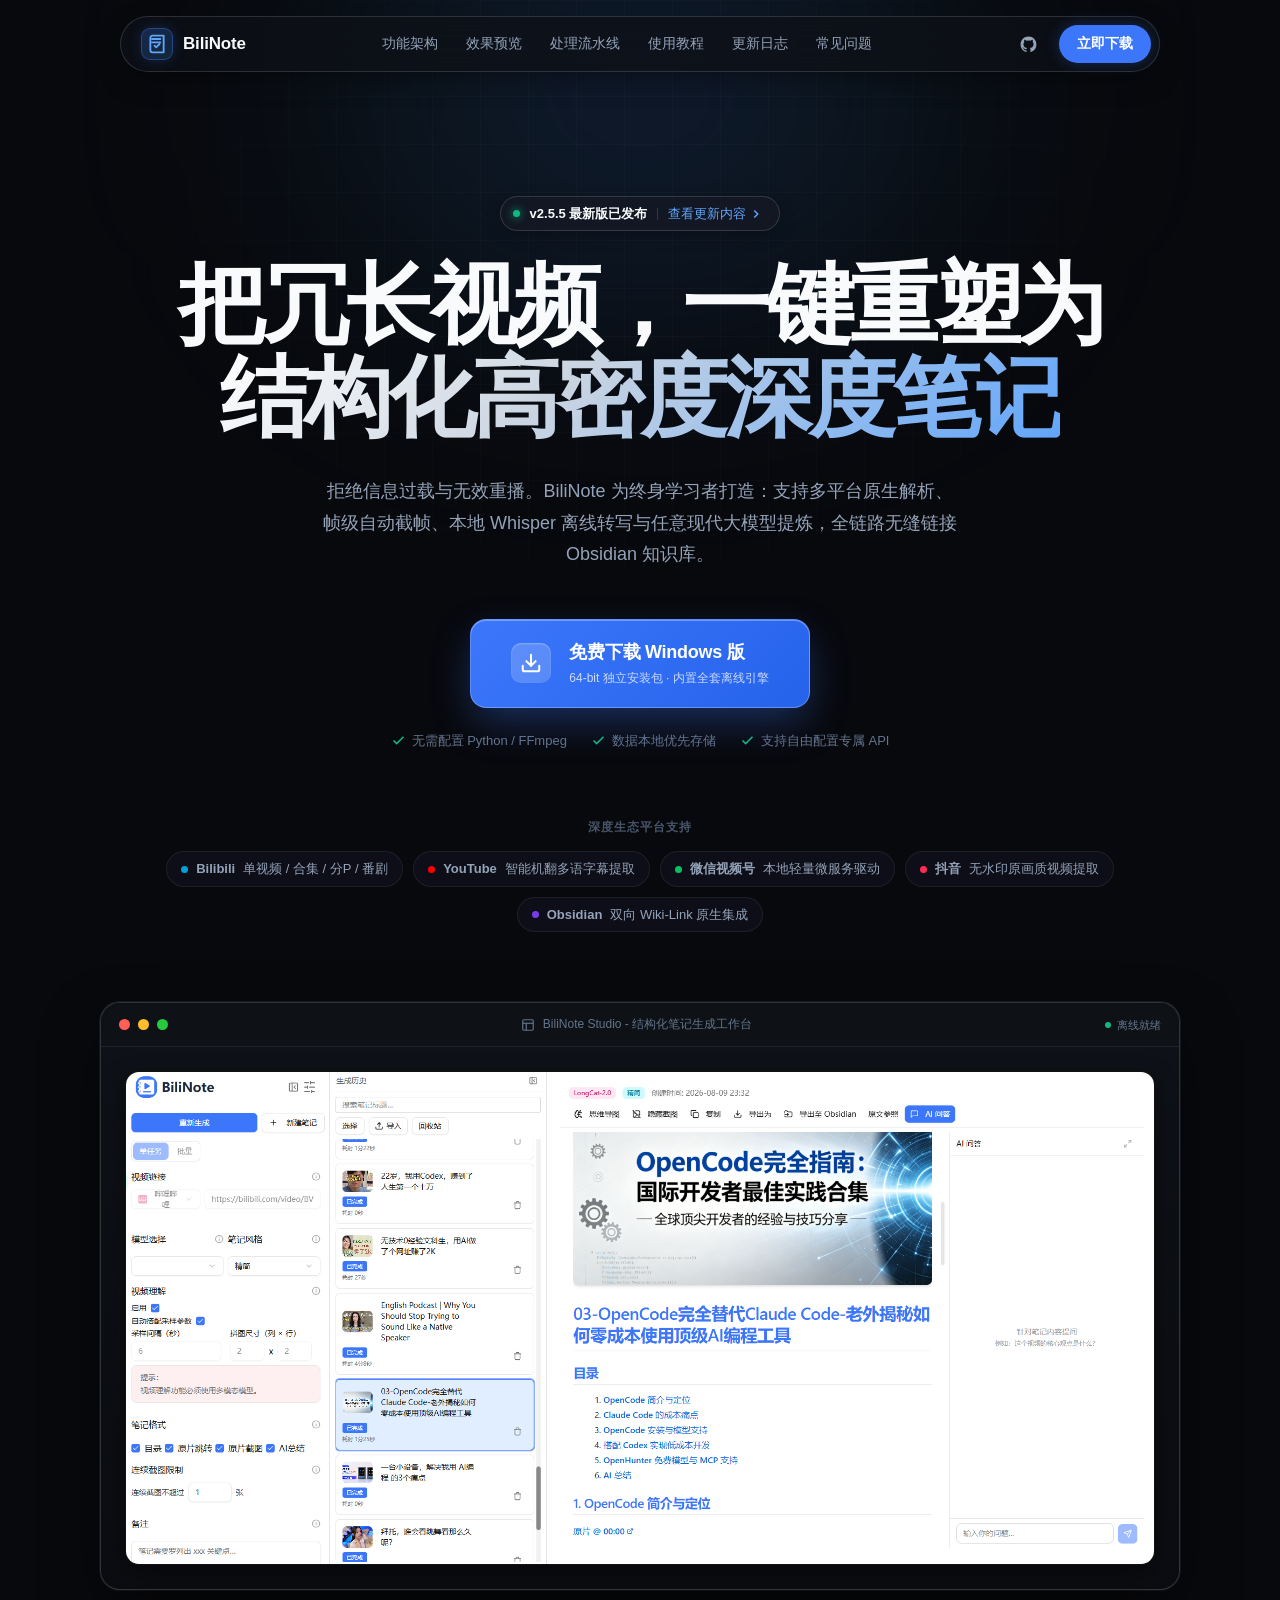
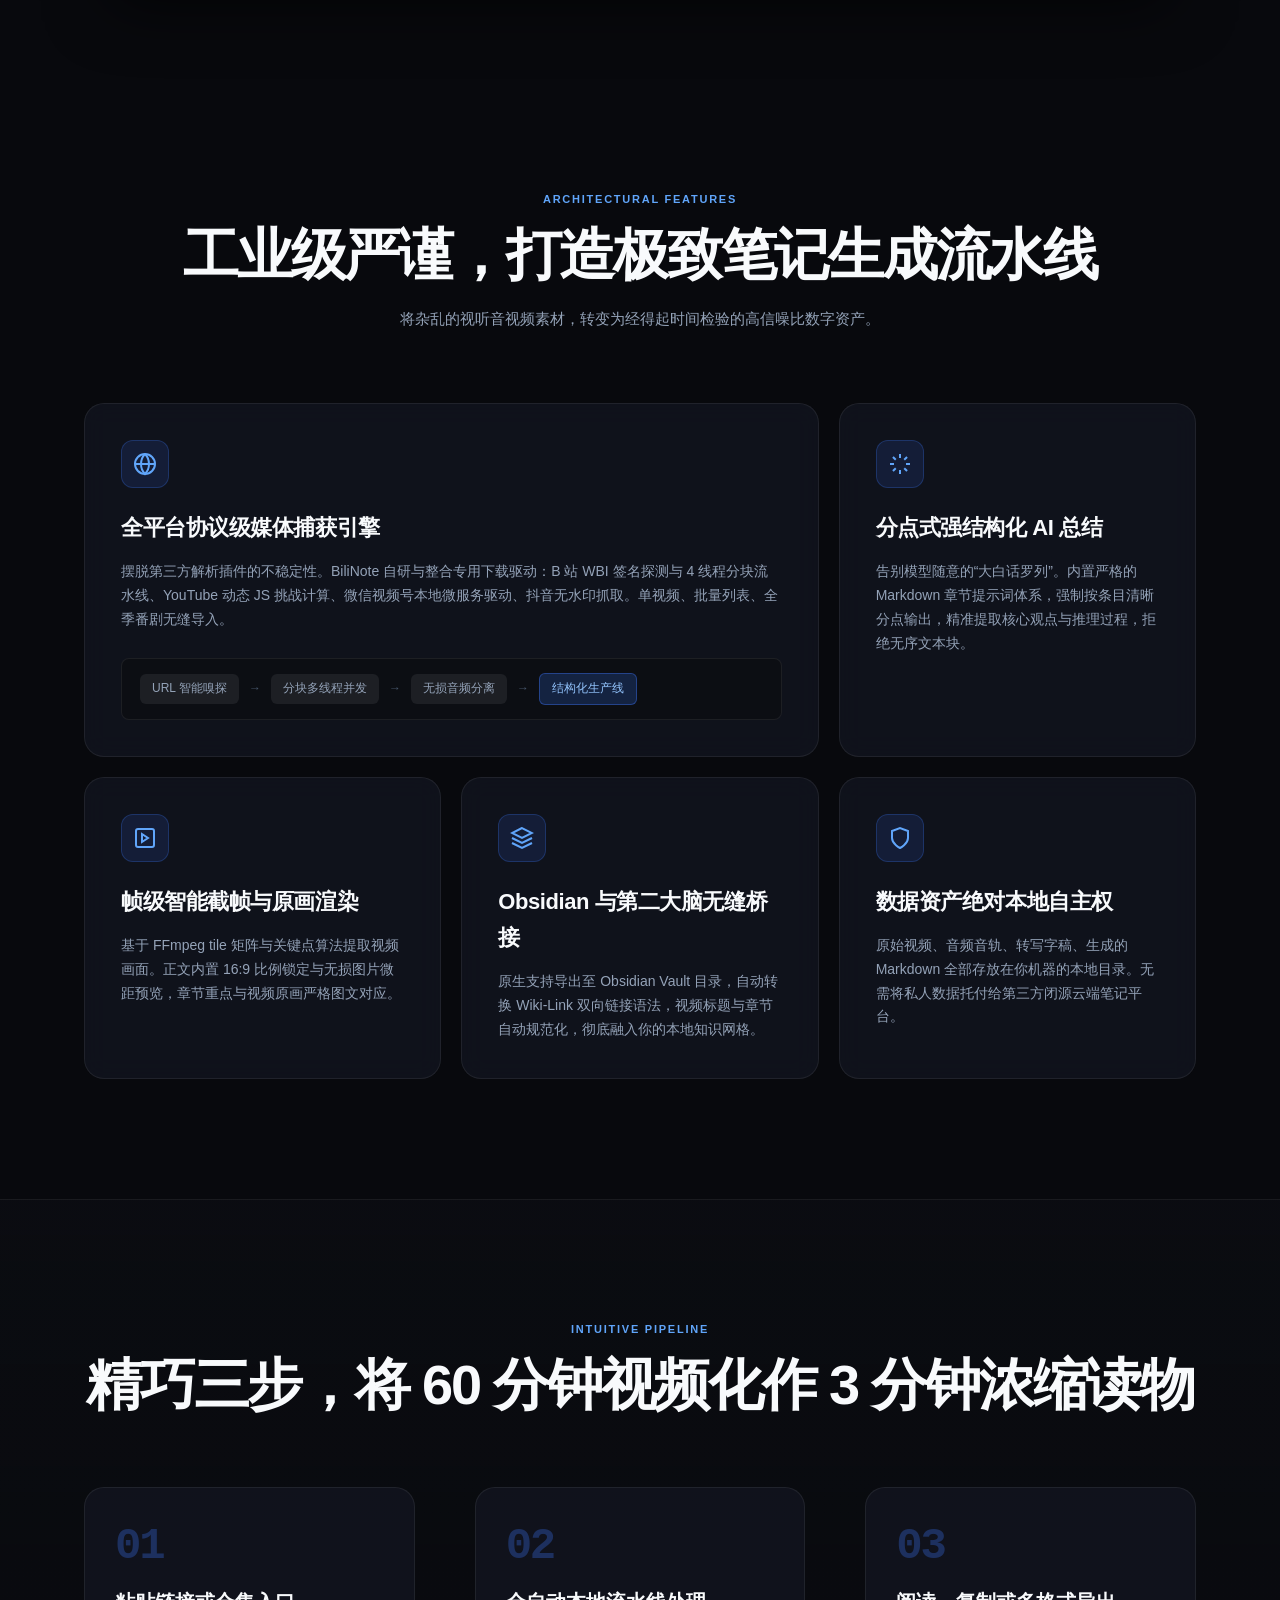
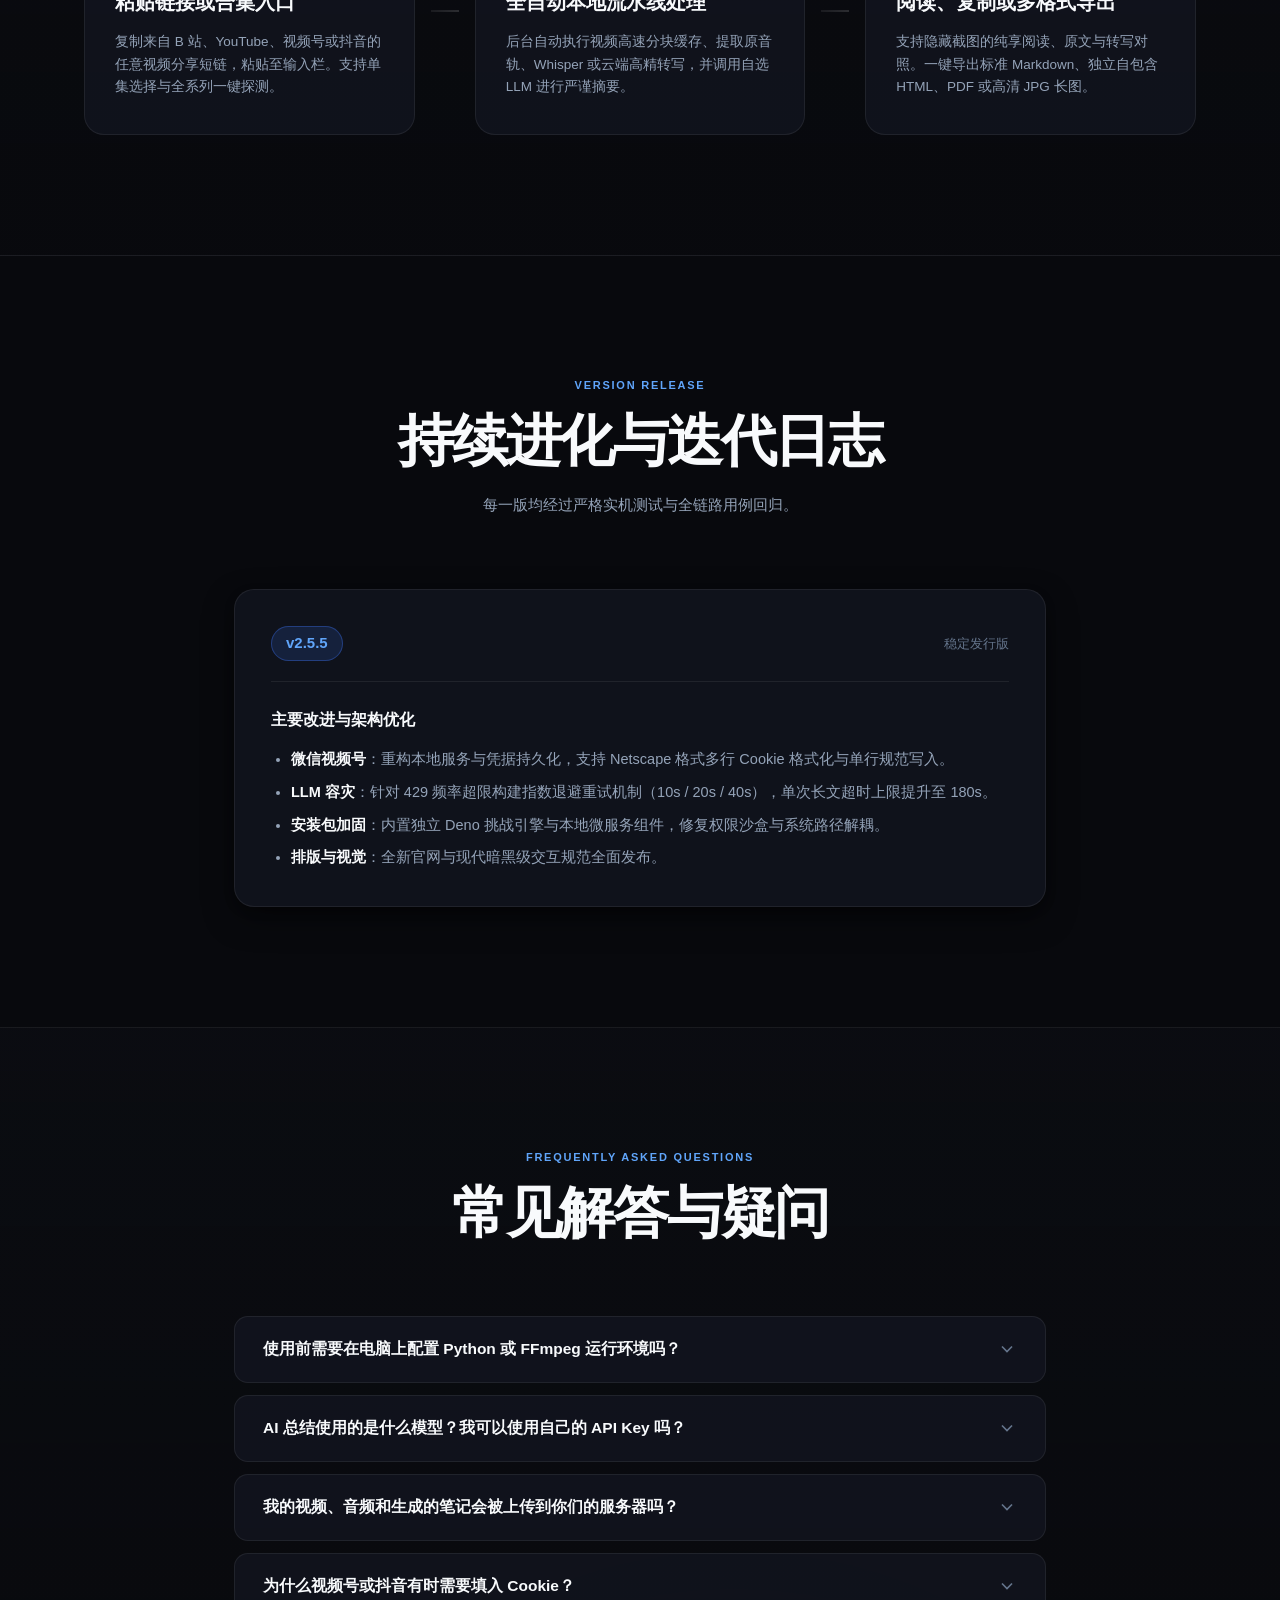
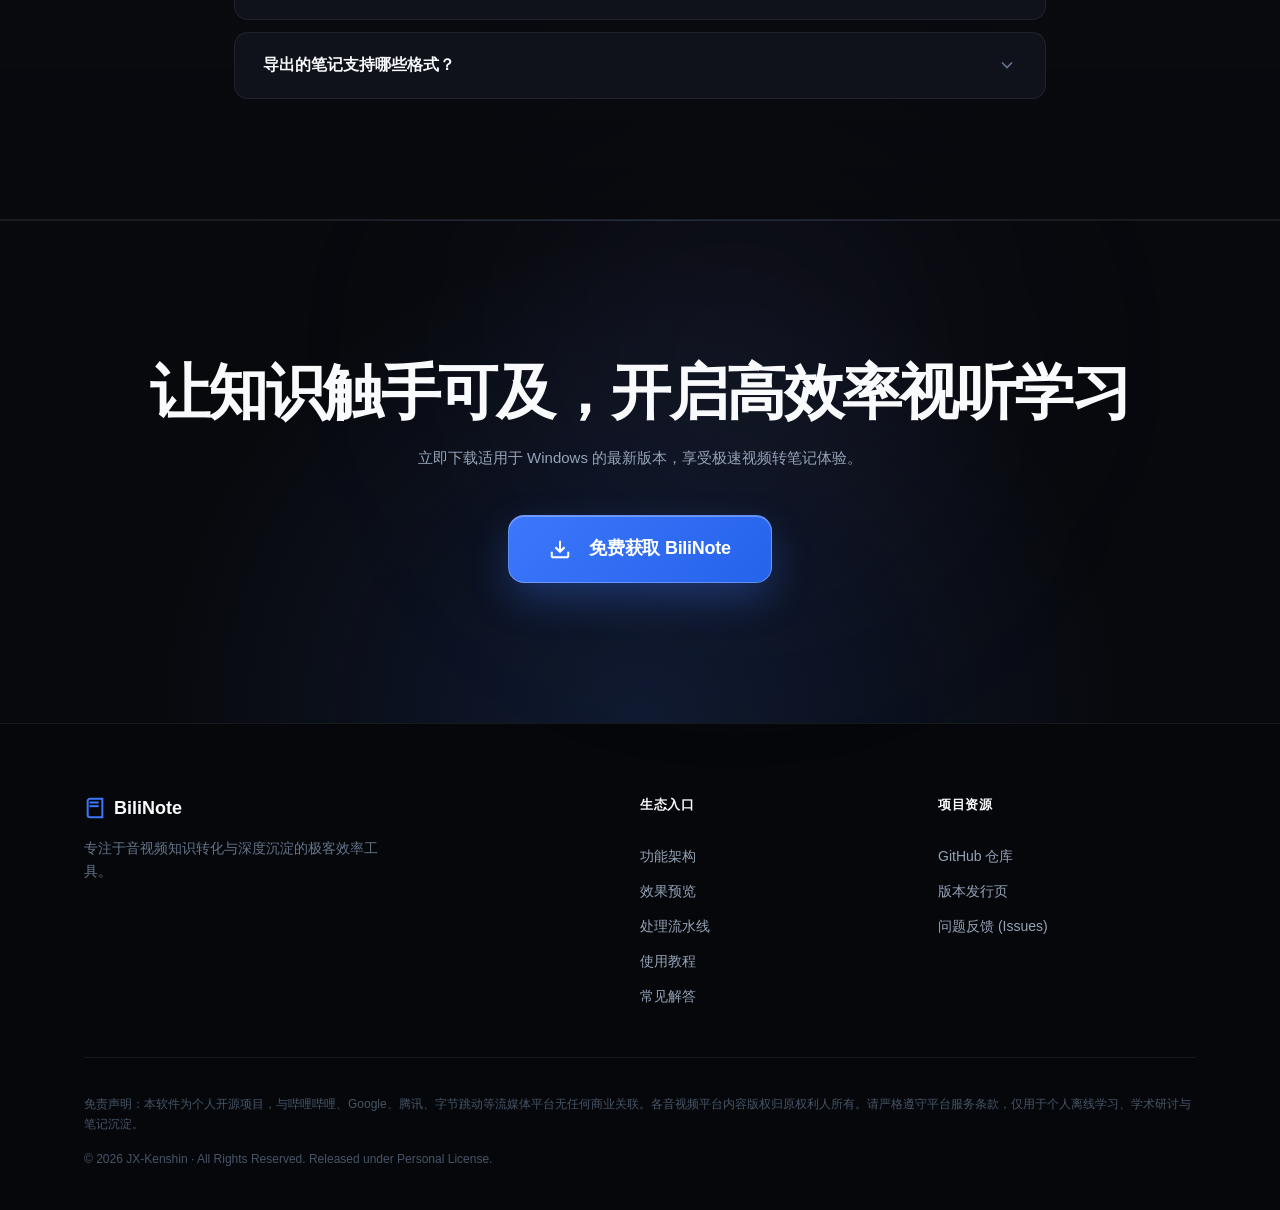
==== commit 9197cef7: "perf: drop blocked Google Fonts, use system font stack (CN network) fonts.googleapis.com/gstatic.com" ====
--- a/index.html
+++ b/index.html
@@ -5,9 +5,6 @@
   <meta name="viewport" content="width=device-width, initial-scale=1.0, maximum-scale=5.0">
   <title>BiliNote - 视频一键转 AI 结构化知识笔记</title>
   <meta name="description" content="BiliNote 是一款面向终身学习者的本地优先 AI 视频笔记工作台。支持 Bilibili、YouTube、微信视频号、抖音等全平台视频，自动完成原音频分离、帧级截图对齐、本地 Whisper 离线转录与现代 LLM 深度提炼，一键无缝接入 Obsidian 知识库。">
-  <link rel="preconnect" href="https://fonts.googleapis.com">
-  <link rel="preconnect" href="https://fonts.gstatic.com" crossorigin>
-  <link href="https://fonts.googleapis.com/css2?family=Inter:wght@400;500;600;700;800;900&family=Noto+Sans+SC:wght@400;500;700;900&display=swap" rel="stylesheet">
   <link rel="stylesheet" href="assets/styles.css">
   <link rel="icon" href="data:image/svg+xml,%3Csvg xmlns='http://www.w3.org/2000/svg' viewBox='0 0 24 24' fill='none' stroke='%233c77fb' stroke-width='2' stroke-linecap='round' stroke-linejoin='round'%3E%3Cpath d='M4 19.5v-15A2.5 2.5 0 0 1 6.5 2H20v20H6.5a2.5 2.5 0 0 1-2.5-2.5Z'/%3E%3Cpath d='M6 6h10'/%3E%3Cpath d='M6 10h10'/%3E%3C/svg%3E">
 </head>
@@ -156,7 +153,7 @@
             <div class="mockup-body">
               <div class="mockup-single">
                 <div class="media-frame media-frame-full">
-                  <img src="assets/img/showcase_app.png" alt="BiliNote 主界面截图" loading="lazy" class="lightbox-img" data-caption="BiliNote 主界面">
+                  <img src="assets/img/showcase_app.png?v=20260914" alt="BiliNote 主界面截图" loading="lazy" class="lightbox-img" data-caption="BiliNote 主界面">
                 </div>
               </div>
             </div>
--- a/assets/styles.css
+++ b/assets/styles.css
@@ -59,7 +59,7 @@
 }
 
 body {
-  font-family: 'Inter', 'Noto Sans SC', -apple-system, BlinkMacSystemFont, "Segoe UI", "PingFang SC",
+  font-family: -apple-system, BlinkMacSystemFont, "Segoe UI", "PingFang SC", "Microsoft YaHei",
     "Hiragino Sans GB", "Microsoft YaHei", sans-serif;
   background-color: var(--bg-black);
   color: var(--text-primary);
